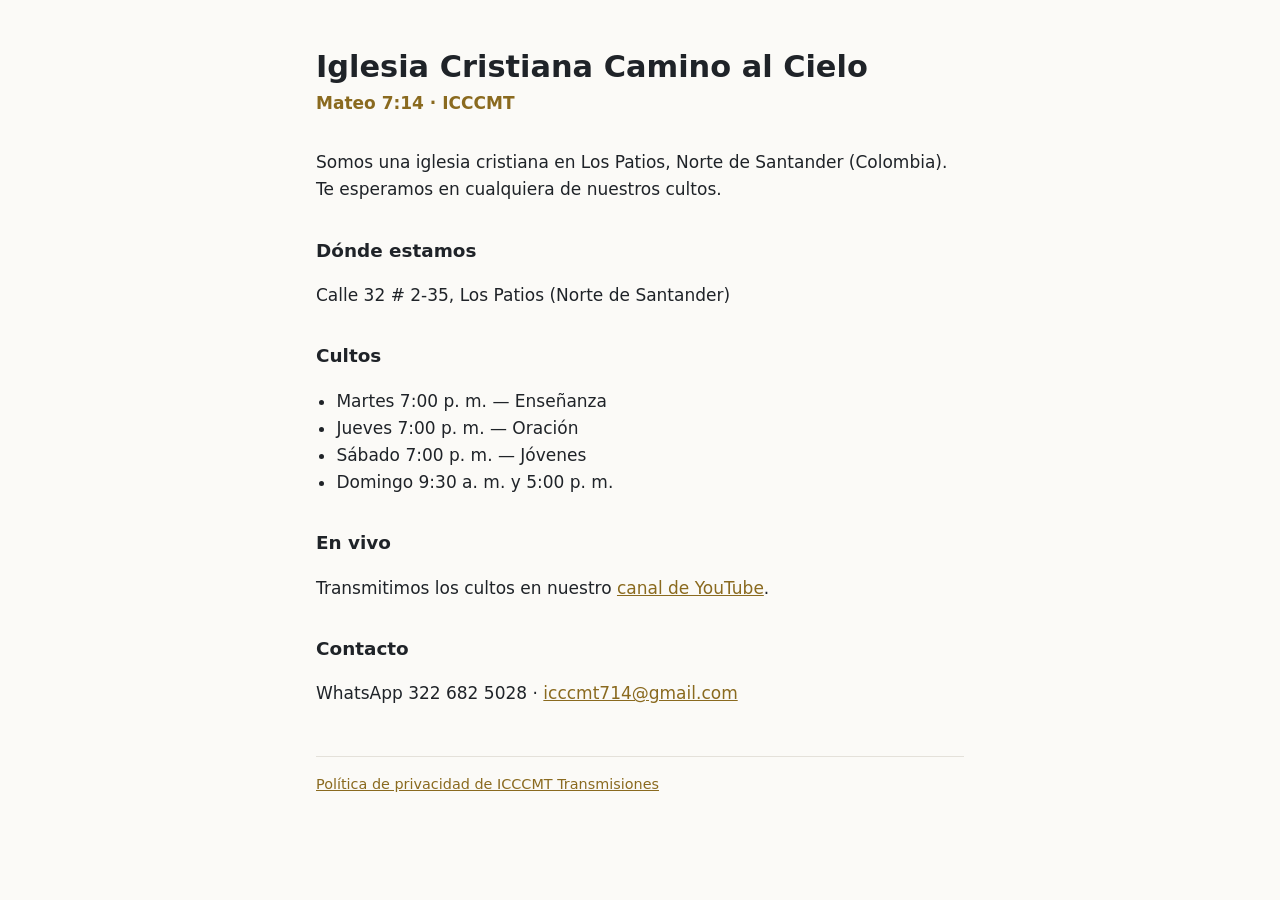
==== index.html @ fa8ca29e "Página de la iglesia y política de privacidad de ICCCMT Transmisiones Co-Authored-By: Claude Opus 5." ====
<!doctype html>
<html lang="es">
<head>
<meta charset="utf-8">
<meta name="viewport" content="width=device-width, initial-scale=1">
<title>Iglesia Cristiana Camino al Cielo — ICCCMT</title>
<meta name="description" content="Iglesia Cristiana Camino al Cielo — Mateo 7:14 (ICCCMT), Los Patios, Norte de Santander.">
<style>
  :root { --fondo: #fbfaf7; --texto: #1f2328; --suave: #5b6168; --linea: #e4e1da; --acento: #8a6a1f; }
  @media (prefers-color-scheme: dark) { :root { --fondo: #15171a; --texto: #ecebe8; --suave: #a4a8ae; --linea: #2c3036; --acento: #d9b45a; } }
  * { box-sizing: border-box; }
  body { margin: 0; background: var(--fondo); color: var(--texto); font: 17px/1.6 system-ui, -apple-system, "Segoe UI", Roboto, sans-serif; }
  main { max-width: 680px; margin: 0 auto; padding: 48px 16px 64px; }
  h1 { font-size: 1.9rem; line-height: 1.25; margin: 0 0 4px; }
  .cita { color: var(--acento); font-weight: 600; margin: 0 0 32px; }
  h2 { font-size: 1.15rem; margin: 32px 0 8px; }
  p, li { color: var(--texto); }
  ul { padding-left: 1.2em; }
  a { color: var(--acento); }
  footer { margin-top: 48px; padding-top: 16px; border-top: 1px solid var(--linea); color: var(--suave); font-size: .9rem; }
</style>
</head>
<body>
<main>
  <h1>Iglesia Cristiana Camino al Cielo</h1>
  <p class="cita">Mateo 7:14 · ICCCMT</p>

  <p>Somos una iglesia cristiana en Los Patios, Norte de Santander (Colombia). Te esperamos en cualquiera de nuestros cultos.</p>

  <h2>Dónde estamos</h2>
  <p>Calle 32 # 2-35, Los Patios (Norte de Santander)</p>

  <h2>Cultos</h2>
  <ul>
    <li>Martes 7:00 p. m. — Enseñanza</li>
    <li>Jueves 7:00 p. m. — Oración</li>
    <li>Sábado 7:00 p. m. — Jóvenes</li>
    <li>Domingo 9:30 a. m. y 5:00 p. m.</li>
  </ul>

  <h2>En vivo</h2>
  <p>Transmitimos los cultos en nuestro <a href="https://www.youtube.com/channel/UC9AWh4ZiqCBXliTgME6V60g">canal de YouTube</a>.</p>

  <h2>Contacto</h2>
  <p>WhatsApp 322 682 5028 · <a href="mailto:icccmt714@gmail.com">icccmt714@gmail.com</a></p>

  <footer>
    <a href="privacidad.html">Política de privacidad de ICCCMT Transmisiones</a>
  </footer>
</main>
</body>
</html>
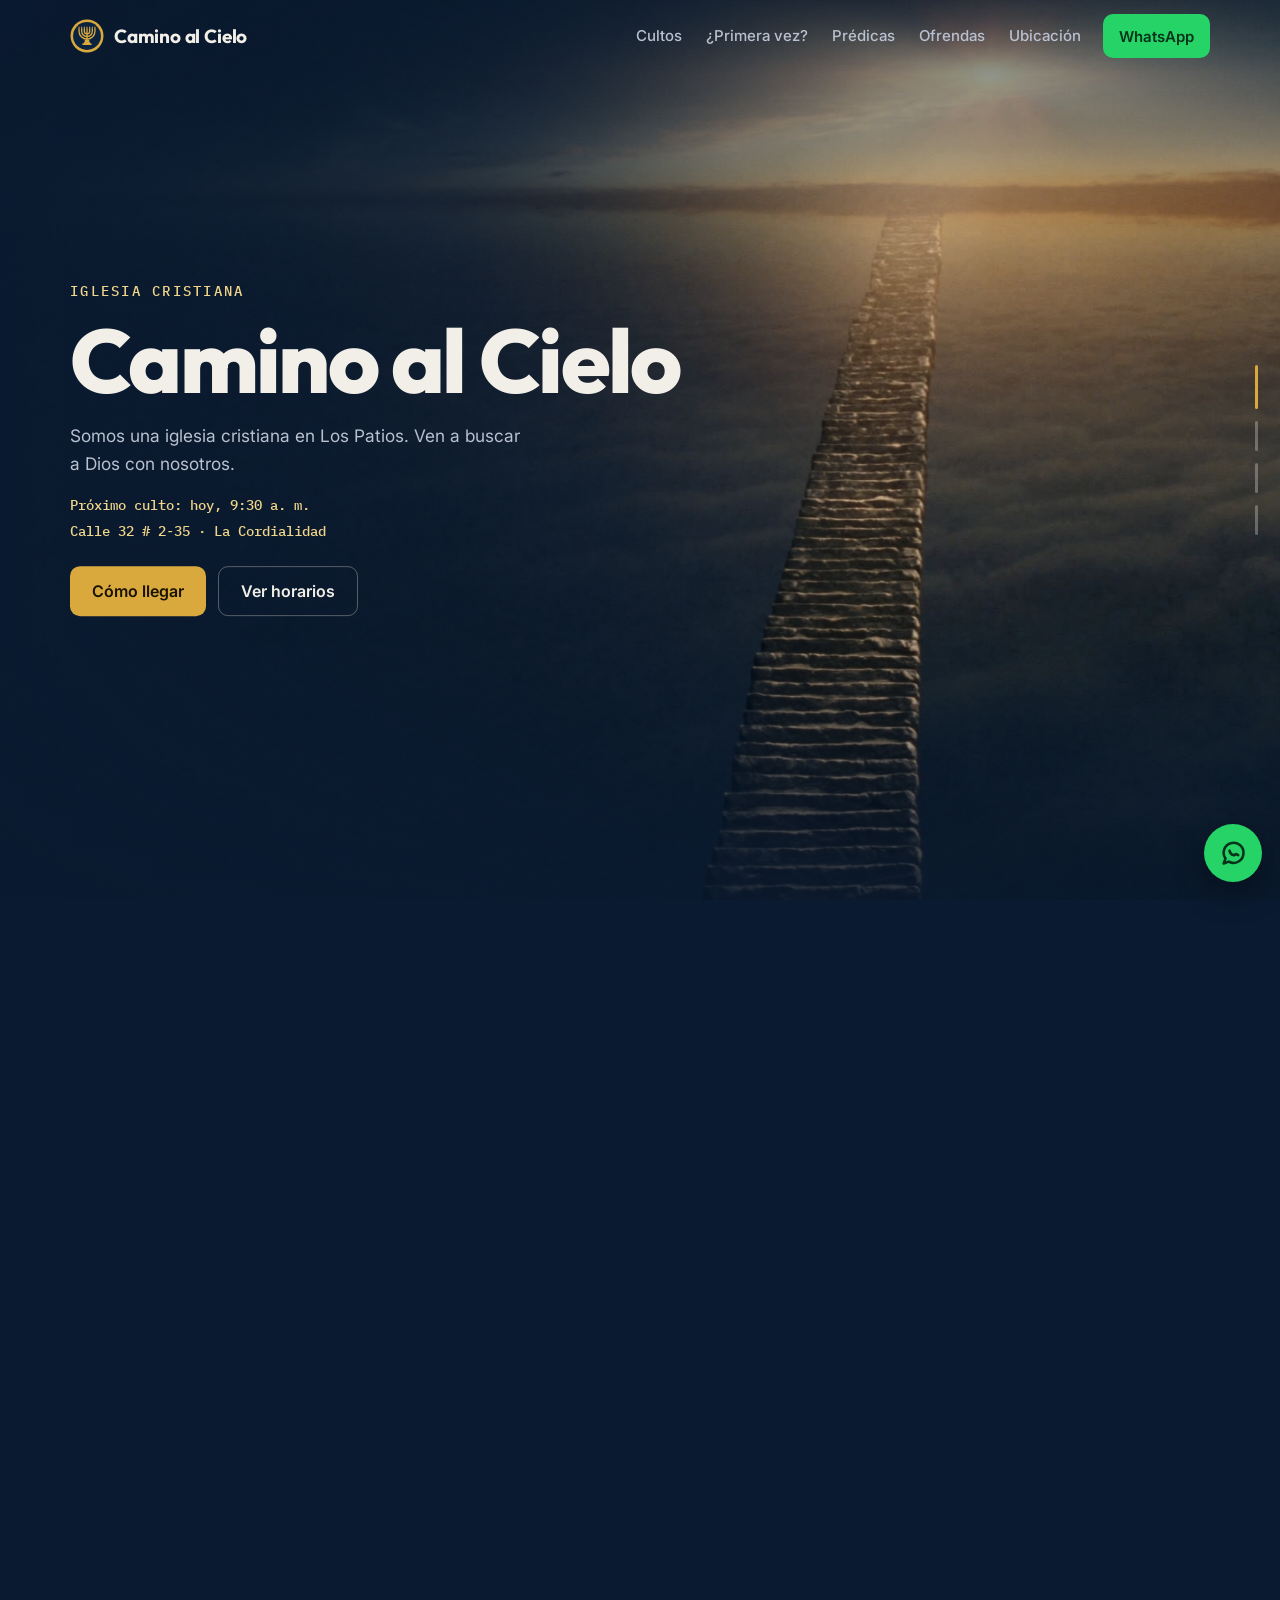
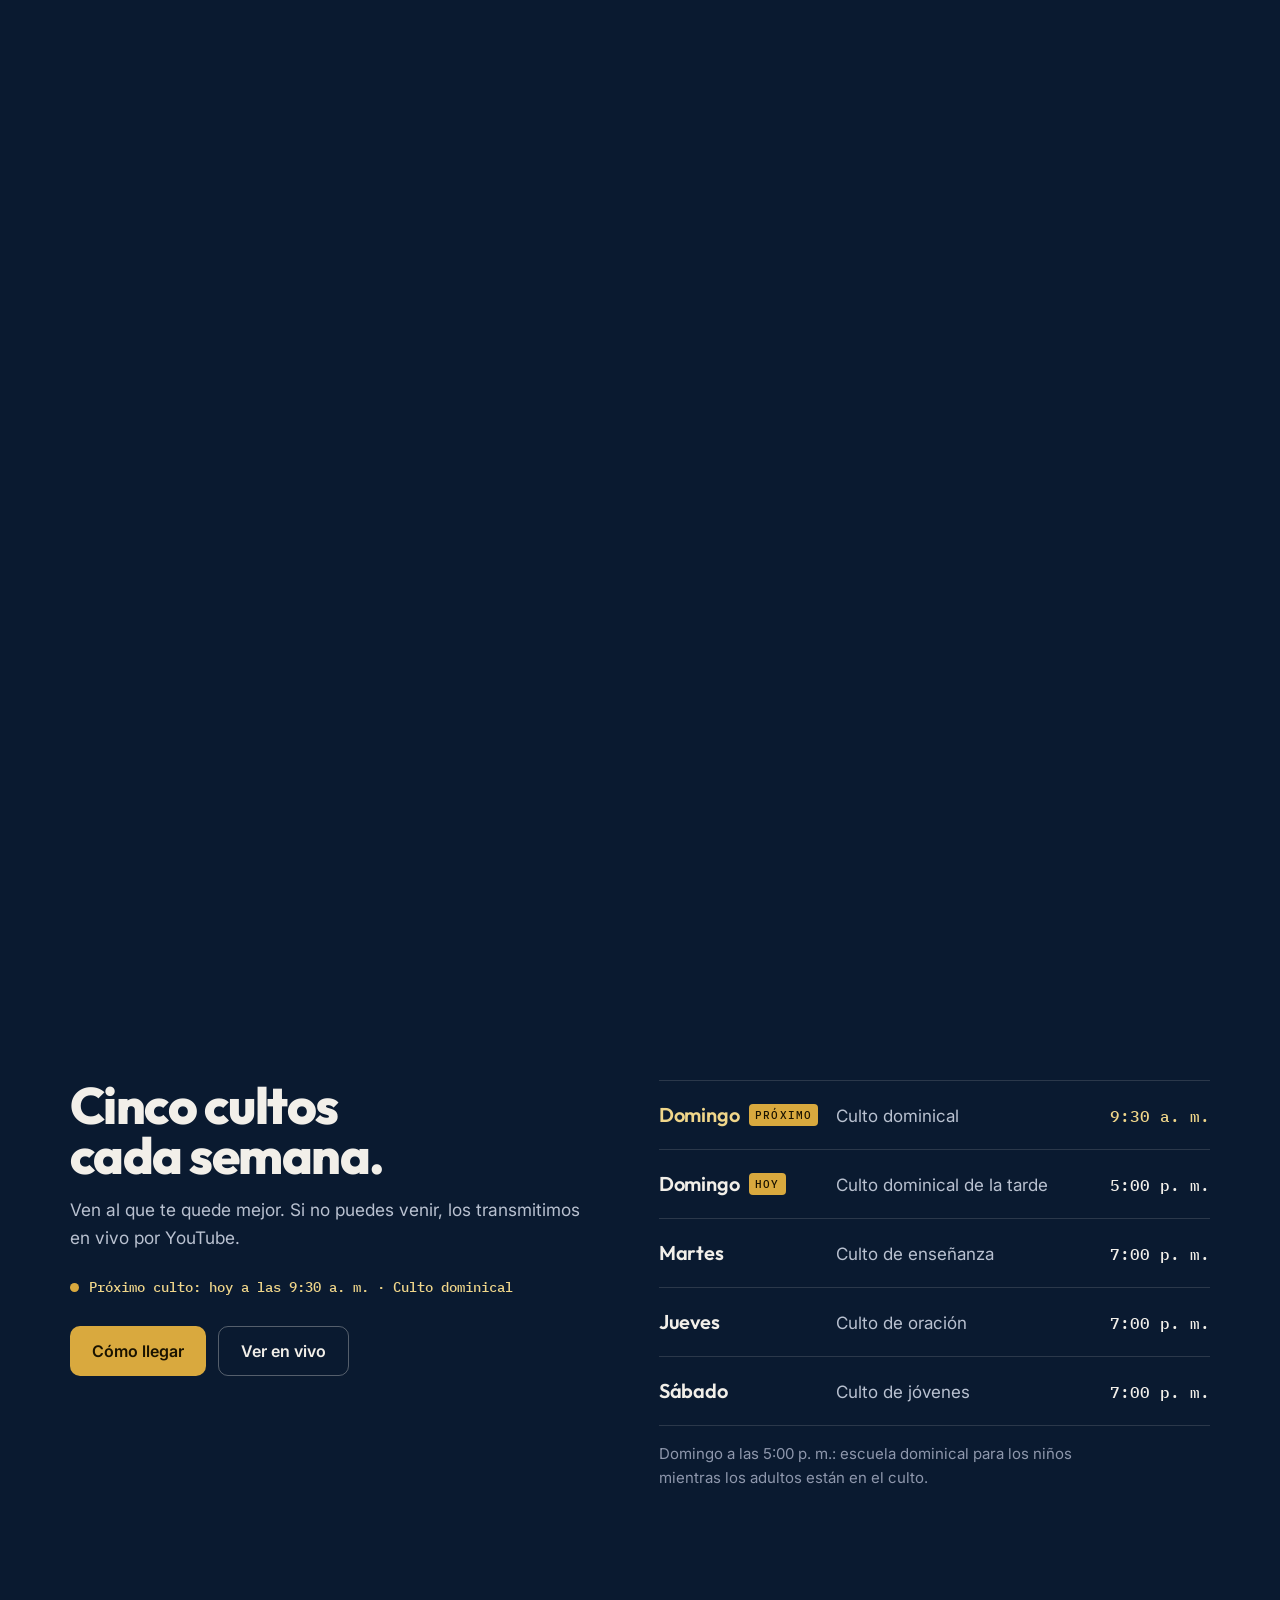
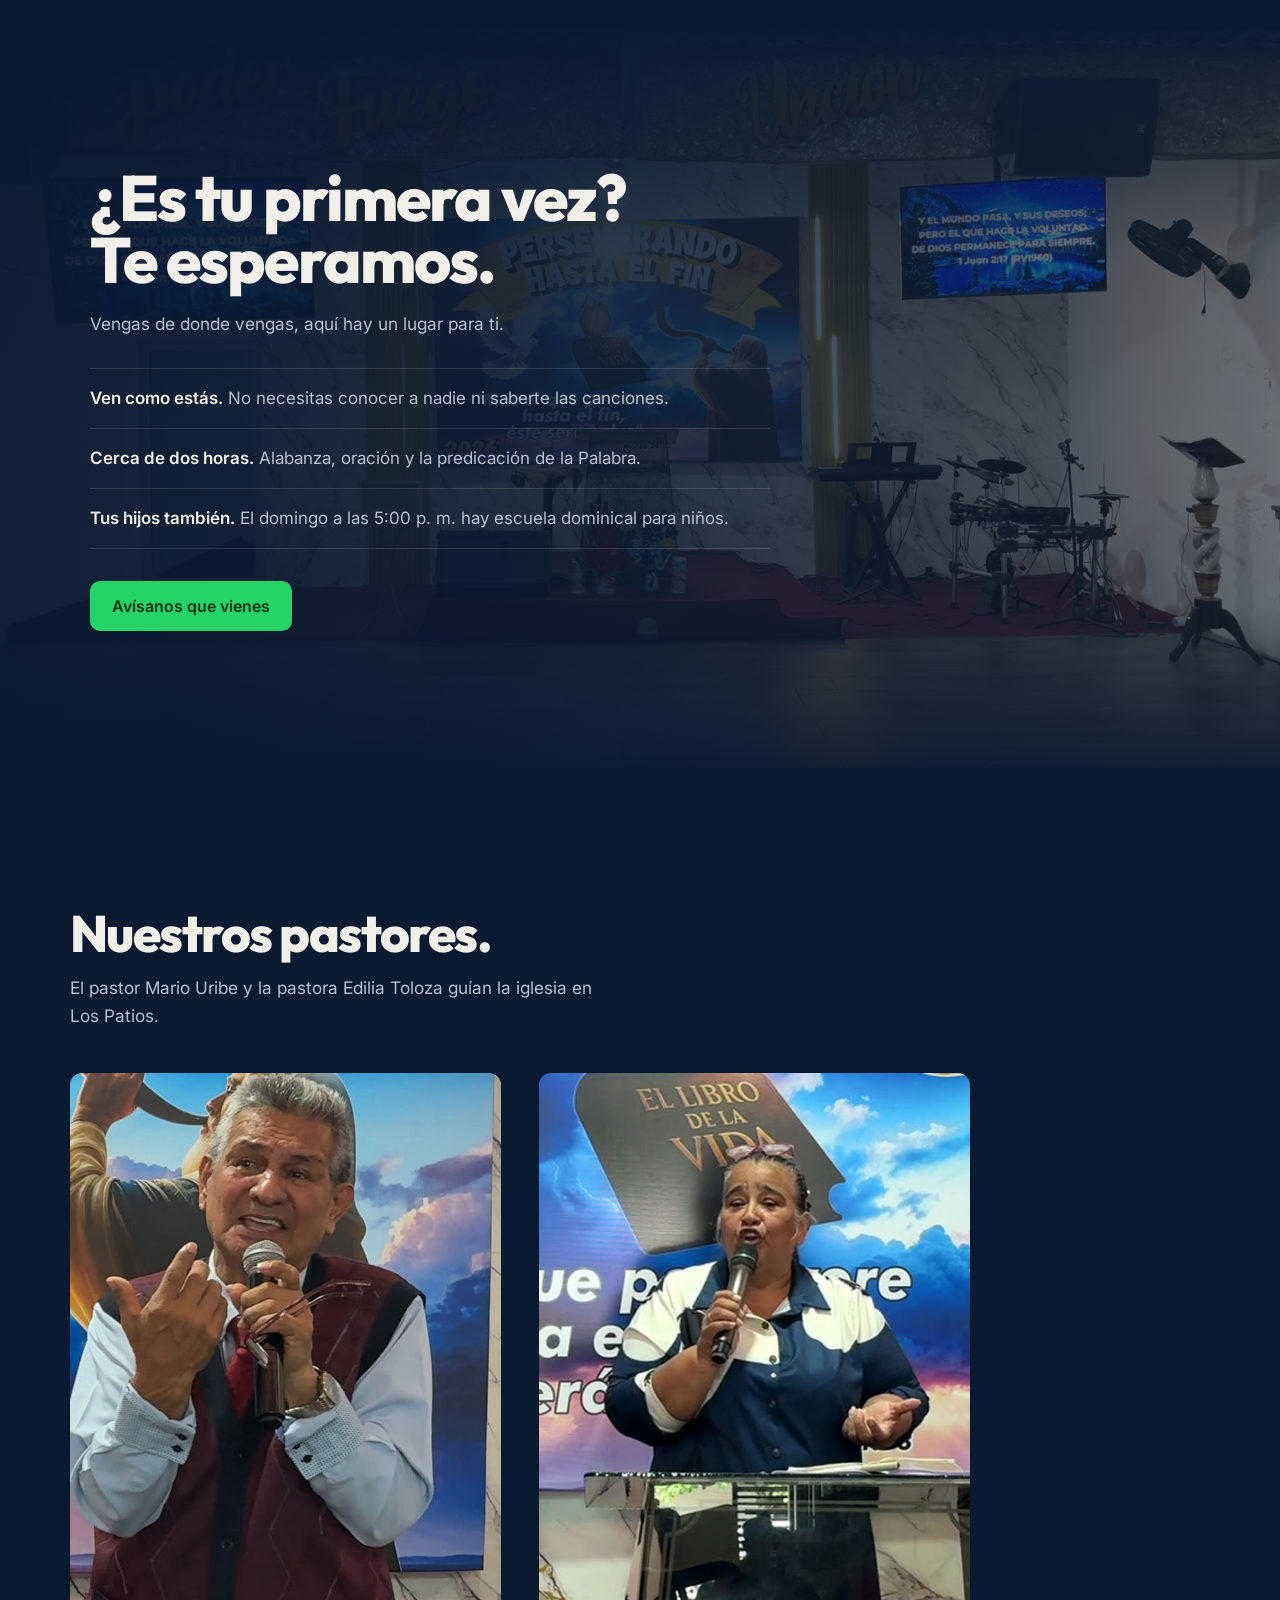
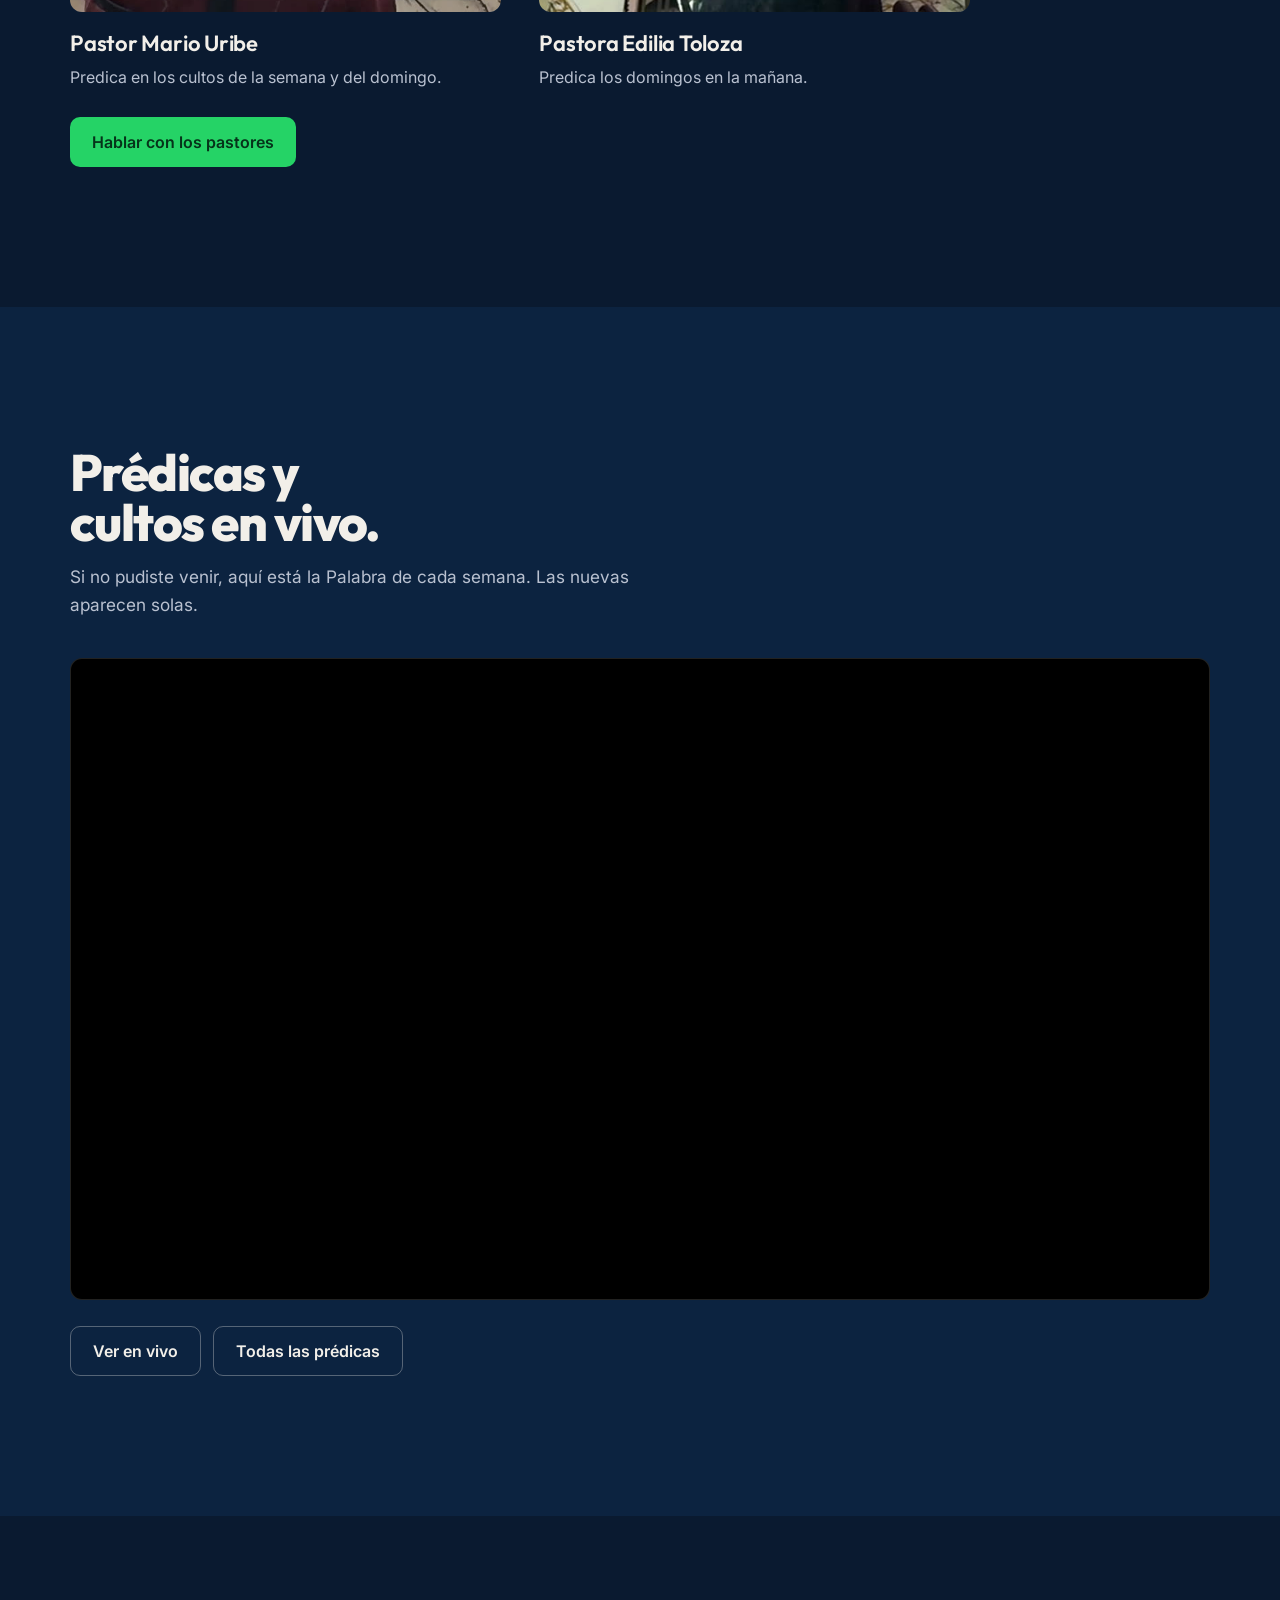
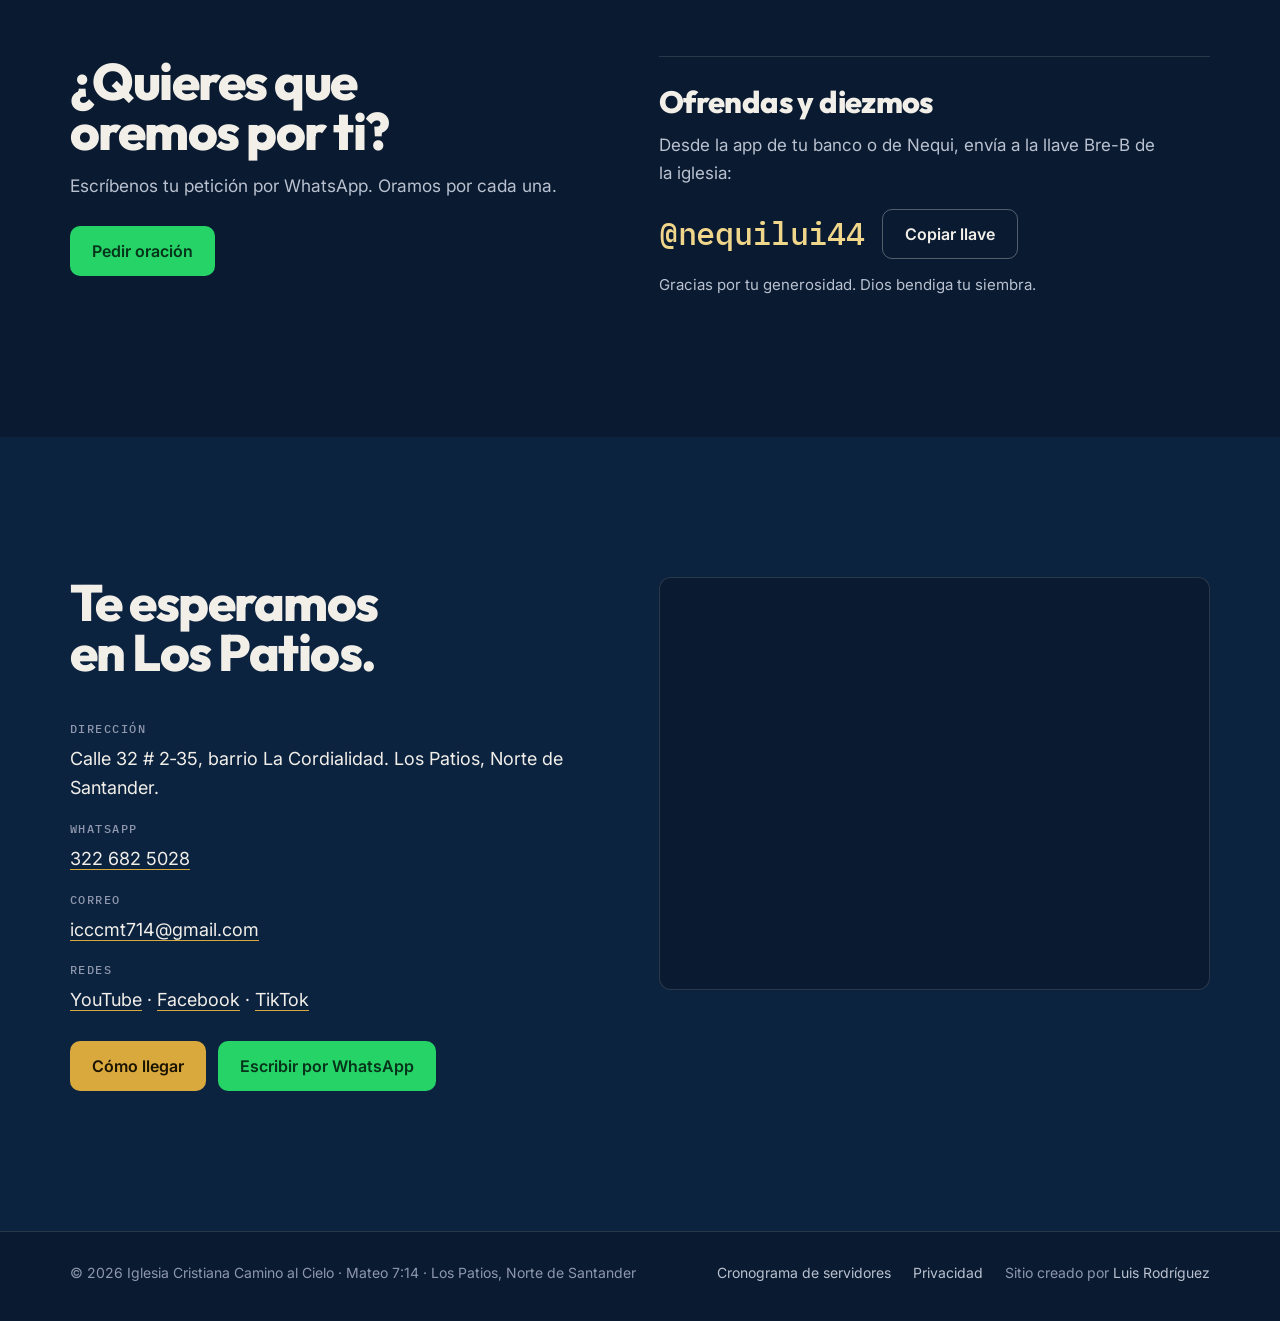
==== commit 14cc3fe7: "Web de la iglesia: portada, cultos, primera vez, pastores, prédicas, ofrendas y ubicación Página de " ====
--- a/index.html
+++ b/index.html
@@ -1,52 +1,214 @@
 <!doctype html>
-<html lang="es">
+<html lang="es-CO" class="no-js">
 <head>
 <meta charset="utf-8">
 <meta name="viewport" content="width=device-width, initial-scale=1">
-<title>Iglesia Cristiana Camino al Cielo — ICCCMT</title>
-<meta name="description" content="Iglesia Cristiana Camino al Cielo — Mateo 7:14 (ICCCMT), Los Patios, Norte de Santander.">
-<style>
-  :root { --fondo: #fbfaf7; --texto: #1f2328; --suave: #5b6168; --linea: #e4e1da; --acento: #8a6a1f; }
-  @media (prefers-color-scheme: dark) { :root { --fondo: #15171a; --texto: #ecebe8; --suave: #a4a8ae; --linea: #2c3036; --acento: #d9b45a; } }
-  * { box-sizing: border-box; }
-  body { margin: 0; background: var(--fondo); color: var(--texto); font: 17px/1.6 system-ui, -apple-system, "Segoe UI", Roboto, sans-serif; }
-  main { max-width: 680px; margin: 0 auto; padding: 48px 16px 64px; }
-  h1 { font-size: 1.9rem; line-height: 1.25; margin: 0 0 4px; }
-  .cita { color: var(--acento); font-weight: 600; margin: 0 0 32px; }
-  h2 { font-size: 1.15rem; margin: 32px 0 8px; }
-  p, li { color: var(--texto); }
-  ul { padding-left: 1.2em; }
-  a { color: var(--acento); }
-  footer { margin-top: 48px; padding-top: 16px; border-top: 1px solid var(--linea); color: var(--suave); font-size: .9rem; }
-</style>
+<title>Iglesia Cristiana Camino al Cielo · Los Patios | Cultos y horarios</title>
+<meta name="description" content="Iglesia cristiana en Los Patios, Norte de Santander. Cultos el domingo a las 9:30 a. m. y 5:00 p. m.; martes, jueves y sábado a las 7:00 p. m. Calle 32 # 2-35, barrio La Cordialidad.">
+<link rel="canonical" href="https://caminoalcielo714.org/">
+<meta property="og:type" content="website">
+<meta property="og:url" content="https://caminoalcielo714.org/">
+<meta property="og:title" content="Iglesia Cristiana Camino al Cielo · Los Patios">
+<meta property="og:description" content="Te esperamos el domingo a las 9:30 a. m. y 5:00 p. m.; martes, jueves y sábado a las 7:00 p. m. Calle 32 # 2-35, La Cordialidad.">
+<meta property="og:image" content="https://caminoalcielo714.org/img/og.jpg">
+<meta property="og:locale" content="es_CO">
+<meta name="theme-color" content="#0A1A30">
+<link rel="icon" href="img/sello.svg" type="image/svg+xml">
+<link rel="preload" as="image" href="img/hero.jpg" media="(min-width: 761px)">
+<link rel="preload" as="image" href="img/hero-movil.jpg" media="(max-width: 760px)">
+<link rel="preconnect" href="https://fonts.googleapis.com">
+<link rel="preconnect" href="https://fonts.gstatic.com" crossorigin>
+<link rel="stylesheet" href="https://fonts.googleapis.com/css2?family=Outfit:wght@500;600;700;800&family=Inter:wght@400;500;600&family=IBM+Plex+Mono:wght@400;500&display=swap">
+<link rel="stylesheet" href="styles.css">
+<script type="application/ld+json">
+{
+  "@context": "https://schema.org",
+  "@type": ["Church", "LocalBusiness"],
+  "@id": "https://caminoalcielo714.org/#iglesia",
+  "name": "Iglesia Cristiana Camino al Cielo",
+  "alternateName": "ICCCMT",
+  "description": "Iglesia cristiana en Los Patios, Norte de Santander. Mateo 7:14.",
+  "url": "https://caminoalcielo714.org/",
+  "logo": "https://caminoalcielo714.org/img/sello.svg",
+  "image": "https://caminoalcielo714.org/img/templo.jpg",
+  "telephone": "+573226825028",
+  "email": "icccmt714@gmail.com",
+  "address": {"@type": "PostalAddress", "streetAddress": "Calle 32 # 2-35, barrio La Cordialidad", "addressLocality": "Los Patios", "addressRegion": "Norte de Santander", "addressCountry": "CO"},
+  "geo": {"@type": "GeoCoordinates", "latitude": 7.8390849, "longitude": -72.5015306},
+  "hasMap": "https://www.google.com/maps/search/?api=1&query=Iglesia+Cristiana+Camino+al+Cielo+Los+Patios",
+  "openingHoursSpecification": [
+    {"@type": "OpeningHoursSpecification", "dayOfWeek": "Sunday", "opens": "09:30", "closes": "11:30"},
+    {"@type": "OpeningHoursSpecification", "dayOfWeek": "Sunday", "opens": "17:00", "closes": "19:00"},
+    {"@type": "OpeningHoursSpecification", "dayOfWeek": "Tuesday", "opens": "19:00", "closes": "21:00"},
+    {"@type": "OpeningHoursSpecification", "dayOfWeek": "Thursday", "opens": "19:00", "closes": "21:00"},
+    {"@type": "OpeningHoursSpecification", "dayOfWeek": "Saturday", "opens": "19:00", "closes": "21:00"}
+  ],
+  "sameAs": ["https://www.youtube.com/@ICCCMT714", "https://www.facebook.com/icccmt714", "https://www.tiktok.com/@icccmt"]
+}
+</script>
 </head>
 <body>
+<header class="nav" id="nav">
+  <div class="wrap">
+    <a class="logo" href="#inicio" aria-label="Iglesia Cristiana Camino al Cielo, inicio"><img src="img/sello.svg" alt="" width="34" height="34"><span>Camino al Cielo</span></a>
+    <nav class="nav-links" aria-label="Secciones"><a href="#cultos">Cultos</a><a href="#visita">¿Primera vez?</a><a href="#predicas">Prédicas</a><a href="#ofrendas">Ofrendas</a><a href="#ubicacion">Ubicación</a></nav>
+    <a class="btn btn-wa btn-nav" data-wa href="#">WhatsApp</a>
+    <button class="burger" id="burger" aria-label="Abrir menú" aria-expanded="false" aria-controls="menu"><svg viewBox="0 0 24 24" fill="none" stroke="currentColor" stroke-width="2" stroke-linecap="round"><path d="M4 7h16M4 12h16M4 17h16"/></svg></button>
+  </div>
+</header>
+<div class="menu" id="menu">
+  <a href="#cultos">Cultos</a><a href="#visita">¿Primera vez?</a><a href="#predicas">Prédicas</a><a href="#ofrendas">Ofrendas</a><a href="#ubicacion">Ubicación</a>
+  <a class="btn btn-wa" data-wa href="#">Escribir por WhatsApp</a>
+</div>
+
 <main>
-  <h1>Iglesia Cristiana Camino al Cielo</h1>
-  <p class="cita">Mateo 7:14 · ICCCMT</p>
-
-  <p>Somos una iglesia cristiana en Los Patios, Norte de Santander (Colombia). Te esperamos en cualquiera de nuestros cultos.</p>
-
-  <h2>Dónde estamos</h2>
-  <p>Calle 32 # 2-35, Los Patios (Norte de Santander)</p>
-
-  <h2>Cultos</h2>
-  <ul>
-    <li>Martes 7:00 p. m. — Enseñanza</li>
-    <li>Jueves 7:00 p. m. — Oración</li>
-    <li>Sábado 7:00 p. m. — Jóvenes</li>
-    <li>Domingo 9:30 a. m. y 5:00 p. m.</li>
-  </ul>
-
-  <h2>En vivo</h2>
-  <p>Transmitimos los cultos en nuestro <a href="https://www.youtube.com/channel/UC9AWh4ZiqCBXliTgME6V60g">canal de YouTube</a>.</p>
-
-  <h2>Contacto</h2>
-  <p>WhatsApp 322 682 5028 · <a href="mailto:icccmt714@gmail.com">icccmt714@gmail.com</a></p>
-
-  <footer>
-    <a href="privacidad.html">Política de privacidad de ICCCMT Transmisiones</a>
-  </footer>
+  <!-- 1. Portada: el camino angosto que sube a la luz. Avanza con el scroll (imagen hoy; película cuando haya créditos). -->
+  <section class="film" id="inicio" aria-label="Iglesia Cristiana Camino al Cielo, presentación">
+    <div class="film-stage">
+      <video id="film-video" muted playsinline preload="none" aria-hidden="true"></video>
+      <picture class="film-poster">
+        <source media="(max-width: 760px)" srcset="img/hero-movil.jpg">
+        <img src="img/hero.jpg" alt="Una escalera angosta de piedra sube entre las nubes hacia una luz dorada" fetchpriority="high">
+      </picture>
+      <div class="film-scrim" aria-hidden="true"></div>
+      <div class="chapters">
+        <article class="chapter on"><div class="wrap">
+          <h1><small>Iglesia Cristiana</small> Camino al Cielo</h1>
+          <p>Somos una iglesia cristiana en Los Patios. Ven a buscar a Dios con nosotros.</p>
+          <p class="proximo"><span data-proximo>Domingo 9:30 a. m. y 5:00 p. m. · martes, jueves y sábado 7:00 p. m.</span><span>Calle 32 # 2‑35 · La Cordialidad</span></p>
+          <div class="actions"><a class="btn btn-gold" data-map href="#">Cómo llegar</a><a class="btn btn-line" href="#cultos">Ver horarios</a></div>
+        </div></article>
+        <article class="chapter"><div class="wrap">
+          <h2>Angosto es el camino que lleva a la vida.</h2>
+          <p>Mateo 7:14. Lo recorremos juntos, cada semana, con la Palabra de Dios en el centro.</p>
+        </div></article>
+        <article class="chapter"><div class="wrap">
+          <h2>¿Primera vez? Te guardamos un lugar.</h2>
+          <p>No necesitas conocer a nadie. Escríbenos y te ayudamos a llegar.</p>
+          <div class="actions"><a class="btn btn-wa" data-wa="visita" href="#">Avísanos que vienes</a></div>
+        </div></article>
+        <article class="chapter"><div class="wrap">
+          <h2><span class="nowrap">Calle 32 # 2‑35,</span> Los Patios.</h2>
+          <p>Barrio La Cordialidad. Domingo 9:30 a. m. y 5:00 p. m.; martes, jueves y sábado 7:00 p. m.</p>
+          <div class="actions"><a class="btn btn-gold" data-map href="#">Cómo llegar</a><a class="btn btn-wa" data-wa href="#">Escribir por WhatsApp</a></div>
+        </div></article>
+      </div>
+      <nav class="film-index" aria-label="Capítulos">
+        <button type="button" data-go="0" aria-label="Inicio" class="on"></button>
+        <button type="button" data-go="1" aria-label="Mateo 7:14"></button>
+        <button type="button" data-go="2" aria-label="Primera vez"></button>
+        <button type="button" data-go="3" aria-label="Dirección"></button>
+      </nav>
+    </div>
+  </section>
+
+  <!-- 2. Cultos de la semana (main.js marca hoy y el próximo) -->
+  <section class="section" id="cultos">
+    <div class="wrap split">
+      <div class="reveal">
+        <h2 class="h-section">Cinco cultos cada semana.</h2>
+        <p class="lead">Ven al que te quede mejor. Si no puedes venir, los transmitimos en vivo por YouTube.</p>
+        <p class="estado" id="estado"><i></i><span data-proximo-largo>Consultando el próximo culto…</span></p>
+        <div class="actions"><a class="btn btn-gold" data-map href="#">Cómo llegar</a><a class="btn btn-line" data-live href="#">Ver en vivo</a></div>
+      </div>
+      <div class="reveal">
+        <div class="horario" id="horario" role="list" aria-label="Horario de cultos"></div>
+        <p class="nota">Domingo a las 5:00 p. m.: escuela dominical para los niños mientras los adultos están en el culto.</p>
+      </div>
+    </div>
+  </section>
+
+  <!-- 3. Primera vez: banda con la foto real del templo -->
+  <section class="band" id="visita">
+    <img class="band-bg" src="img/templo.jpg" alt="" loading="lazy">
+    <div class="wrap band-in reveal">
+      <h2>¿Es tu primera vez? Te esperamos.</h2>
+      <p class="lead">Vengas de donde vengas, aquí hay un lugar para ti.</p>
+      <ul class="lines">
+        <li><b>Ven como estás.</b> No necesitas conocer a nadie ni saberte las canciones.</li>
+        <li><b>Cerca de dos horas.</b> Alabanza, oración y la predicación de la Palabra.</li>
+        <li><b>Tus hijos también.</b> El domingo a las 5:00 p. m. hay escuela dominical para niños.</li>
+      </ul>
+      <a class="btn btn-wa" data-wa="visita" href="#">Avísanos que vienes</a>
+    </div>
+  </section>
+
+  <!-- 4. Pastores -->
+  <section class="section" id="pastores">
+    <div class="wrap">
+      <div class="reveal">
+        <h2 class="h-section">Nuestros pastores.</h2>
+        <p class="lead">El pastor Mario Uribe y la pastora Edilia Toloza guían la iglesia en Los Patios.</p>
+      </div>
+      <div class="pastores">
+        <figure class="reveal"><img src="img/pastor-mario.jpg" alt="El pastor Mario Uribe predicando en la iglesia" width="640" height="800" loading="lazy"><figcaption><b>Pastor Mario Uribe</b><span>Predica en los cultos de la semana y del domingo.</span></figcaption></figure>
+        <figure class="reveal"><img src="img/pastora-edilia.jpg" alt="La pastora Edilia Toloza predicando en la iglesia" width="640" height="800" loading="lazy"><figcaption><b>Pastora Edilia Toloza</b><span>Predica los domingos en la mañana.</span></figcaption></figure>
+      </div>
+      <div class="actions reveal"><a class="btn btn-wa" data-wa="pastores" href="#">Hablar con los pastores</a></div>
+    </div>
+  </section>
+
+  <!-- 5. Prédicas y en vivo: la lista de YouTube se actualiza sola -->
+  <section class="section section-alt" id="predicas">
+    <div class="wrap">
+      <div class="reveal head-row">
+        <div>
+          <h2 class="h-section">Prédicas y cultos en vivo.</h2>
+          <p class="lead">Si no pudiste venir, aquí está la Palabra de cada semana. Las nuevas aparecen solas.</p>
+        </div>
+        <p class="en-vivo" id="en-vivo" hidden><i></i><a data-live href="#">Estamos en culto ahora: míralo en vivo</a></p>
+      </div>
+      <div class="video reveal">
+        <iframe src="https://www.youtube-nocookie.com/embed/videoseries?list=UULF9AWh4ZiqCBXliTgME6V60g" title="Prédicas de la Iglesia Cristiana Camino al Cielo en YouTube" loading="lazy" allow="accelerometer; autoplay; clipboard-write; encrypted-media; gyroscope; picture-in-picture; web-share" referrerpolicy="strict-origin-when-cross-origin" allowfullscreen></iframe>
+      </div>
+      <div class="actions reveal"><a class="btn btn-line" data-live href="#">Ver en vivo</a><a class="btn btn-line" href="https://www.youtube.com/@ICCCMT714/videos" target="_blank" rel="noopener">Todas las prédicas</a></div>
+    </div>
+  </section>
+
+  <!-- 6. Oración y ofrendas -->
+  <section class="section" id="ofrendas">
+    <div class="wrap split">
+      <div class="reveal">
+        <h2 class="h-section">¿Quieres que oremos por ti?</h2>
+        <p class="lead">Escríbenos tu petición por WhatsApp. Oramos por cada una.</p>
+        <div class="actions"><a class="btn btn-wa" data-wa="oracion" href="#">Pedir oración</a></div>
+      </div>
+      <div class="reveal ofrenda">
+        <h3>Ofrendas y diezmos</h3>
+        <p>Desde la app de tu banco o de Nequi, envía a la llave Bre-B de la iglesia:</p>
+        <div class="llave"><code id="llave">@nequilui44</code><button type="button" class="btn btn-line" id="copiar">Copiar llave</button></div>
+        <p class="nota">Gracias por tu generosidad. Dios bendiga tu siembra.</p>
+      </div>
+    </div>
+  </section>
+
+  <!-- 7. Ubicación y contacto -->
+  <section class="section section-alt" id="ubicacion">
+    <div class="wrap split">
+      <div class="reveal">
+        <h2 class="h-section">Te esperamos en Los Patios.</h2>
+        <dl class="datos">
+          <dt>Dirección</dt><dd><span class="nowrap">Calle 32 # 2‑35,</span> barrio La Cordialidad. Los Patios, Norte de Santander.</dd>
+          <dt>WhatsApp</dt><dd><a data-wa href="#">322 682 5028</a></dd>
+          <dt>Correo</dt><dd><a href="mailto:icccmt714@gmail.com">icccmt714@gmail.com</a></dd>
+          <dt>Redes</dt><dd><a href="https://www.youtube.com/@ICCCMT714" target="_blank" rel="noopener">YouTube</a> · <a href="https://www.facebook.com/icccmt714" target="_blank" rel="noopener">Facebook</a> · <a href="https://www.tiktok.com/@icccmt" target="_blank" rel="noopener">TikTok</a></dd>
+        </dl>
+        <div class="actions"><a class="btn btn-gold" data-map href="#">Cómo llegar</a><a class="btn btn-wa" data-wa href="#">Escribir por WhatsApp</a></div>
+      </div>
+      <div class="reveal">
+        <div class="mapa"><iframe id="mapa" title="Mapa: Calle 32 # 2-35, La Cordialidad, Los Patios" loading="lazy" referrerpolicy="no-referrer-when-downgrade"></iframe></div>
+      </div>
+    </div>
+  </section>
 </main>
+
+<footer class="footer">
+  <div class="wrap">
+    <span>© 2026 Iglesia Cristiana Camino al Cielo · Mateo 7:14 · Los Patios, Norte de Santander</span>
+    <span class="footer-links"><a href="https://cronograma.caminoalcielo714.org" target="_blank" rel="noopener">Cronograma de servidores</a><a href="privacidad.html">Privacidad</a><span>Sitio creado por <a href="https://wa.me/573134308017" target="_blank" rel="noopener">Luis Rodríguez</a></span></span>
+  </div>
+</footer>
+<a class="wa-float" data-wa href="#" aria-label="Escribir por WhatsApp"><svg viewBox="0 0 24 24" fill="none" stroke="currentColor" stroke-width="2.2" stroke-linecap="round" stroke-linejoin="round"><path d="M21 12a8.5 8.5 0 0 1-12.6 7.4L4 21l1.6-4.3A8.5 8.5 0 1 1 21 12z"/><path d="M9 10c.4 2 2 3.6 4 4l1.5-1.2 2 1"/></svg></a>
+<script src="main.js"></script>
 </body>
 </html>
--- a/styles.css
+++ b/styles.css
@@ -0,0 +1,198 @@
+/* Iglesia Cristiana Camino al Cielo — basada en la plantilla web-1200 v2 de Luis.
+   Colores del sello (ICCCMT714/marca): azul profundo #0C2340, oro #D9A93E, oro claro #F0D68A, blanco cálido #F2EFE9.
+   Los rgba(10, 26, 48, …) de los degradados son el fondo --bg. */
+:root {
+  --bg: #0A1A30; --bg-2: #0C2340; --line: rgba(242, 239, 233, .14);
+  --ink: #F2EFE9; --ink-2: #B9C1D0; --ink-3: #8E97AC;
+  --accent: #D9A93E; --accent-2: #F0D68A; --accent-ink: #1A1300;
+  --wa: #25D366; --wa-ink: #06331A;
+  --display: 'Outfit', 'Segoe UI', system-ui, sans-serif;
+  --body: 'Inter', 'Segoe UI', Roboto, system-ui, sans-serif;
+  --mono: 'IBM Plex Mono', Consolas, monospace;
+  --r: 12px;
+  --max: 1180px;
+  color-scheme: dark;
+}
+* { box-sizing: border-box; }
+html { scroll-behavior: smooth; -webkit-text-size-adjust: 100%; scroll-padding-top: 72px; }
+body { margin: 0; background: var(--bg); color: var(--ink); font-family: var(--body); font-size: 17px; line-height: 1.6; overflow-x: hidden; }
+img { max-width: 100%; display: block; }
+a { color: inherit; }
+h1, h2, h3 { font-family: var(--display); font-weight: 800; letter-spacing: -.03em; line-height: .98; margin: 0; text-wrap: balance; }
+h1 { font-size: clamp(46px, 7vw, 100px); }
+h1 small { display: block; font: 500 clamp(13px, 1.1vw, 15px)/1 var(--mono); letter-spacing: .16em; text-transform: uppercase; color: var(--accent-2); margin-bottom: 18px; }
+h2 { font-size: clamp(34px, 5vw, 72px); }
+h3 { font-size: clamp(24px, 2.4vw, 32px); letter-spacing: -.02em; line-height: 1.1; }
+.h-section { font-size: clamp(32px, 4vw, 54px); max-width: 16ch; }
+p { margin: 0; text-wrap: pretty; }
+.wrap { max-width: var(--max); margin: 0 auto; padding: 0 20px; }
+.lead { color: var(--ink-2); font-size: clamp(17px, 1.35vw, 19px); max-width: 52ch; margin-top: 16px; }
+.section { padding-block: clamp(72px, 11vw, 140px); }
+.section-alt { background: var(--bg-2); }
+.actions { display: flex; gap: 12px; flex-wrap: wrap; margin-top: 26px; }
+.nota { color: var(--ink-3); font-size: 15px; margin-top: 16px; max-width: 52ch; }
+.nowrap { white-space: nowrap; }
+
+/* ---- botones: tres identidades, un solo radio ---- */
+.btn { appearance: none; border: 0; cursor: pointer; font: 600 16px/1 var(--body); min-height: 50px; padding: 16px 22px; border-radius: 10px; display: inline-flex; align-items: center; justify-content: center; gap: 10px; text-decoration: none; transition: transform .15s, background .2s, border-color .2s; white-space: nowrap; }
+.btn:active { transform: translateY(1px) scale(.99); }
+.btn-gold { background: var(--accent); color: var(--accent-ink); }
+.btn-gold:hover { background: #E8BC57; }
+.btn-wa { background: var(--wa); color: var(--wa-ink); }
+.btn-wa:hover { background: #3AE07A; }
+.btn-line { background: transparent; color: var(--ink); border: 1px solid rgba(242, 239, 233, .32); }
+.btn-line:hover { border-color: var(--ink); }
+:where(a, button):focus-visible { outline: 2px solid var(--accent); outline-offset: 3px; }
+
+/* ---- navegación ---- */
+.nav { position: fixed; top: 0; left: 0; right: 0; z-index: 40; padding: 14px 0; transition: background .3s, padding .3s, border-color .3s; border-bottom: 1px solid transparent; }
+.nav.solid { background: rgba(10, 26, 48, .86); backdrop-filter: blur(14px); -webkit-backdrop-filter: blur(14px); border-color: var(--line); padding: 8px 0; }
+.nav .wrap { display: flex; align-items: center; gap: 22px; }
+.logo { display: flex; align-items: center; gap: 10px; text-decoration: none; font-family: var(--display); font-weight: 700; font-size: 19px; letter-spacing: -.01em; }
+.logo img { width: 34px; height: 34px; }
+.nav-links { margin-left: auto; display: flex; gap: 24px; font-size: 15px; font-weight: 500; color: var(--ink-2); }
+.nav-links a { text-decoration: none; transition: color .2s; padding: 8px 0; }
+.nav-links a:hover { color: var(--ink); }
+.nav .btn-nav { min-height: 44px; padding: 12px 16px; font-size: 15px; }
+.burger { display: none; margin-left: auto; background: transparent; border: 1px solid rgba(242, 239, 233, .32); color: var(--ink); width: 46px; height: 46px; border-radius: 10px; cursor: pointer; }
+.burger svg { width: 22px; height: 22px; }
+.menu { display: none; position: fixed; inset: 0; background: rgba(10, 26, 48, .98); z-index: 39; padding: 92px 24px 24px; flex-direction: column; gap: 4px; overflow-y: auto; }
+.menu.open { display: flex; }
+.menu a { font-family: var(--display); font-weight: 700; font-size: 32px; letter-spacing: -.02em; text-decoration: none; color: var(--ink); padding: 10px 0; border-bottom: 1px solid var(--line); }
+.menu .btn { margin-top: 18px; align-self: flex-start; font: 600 16px/1 var(--body); }
+
+/* ---- portada con scroll ---- */
+.film { height: 460vh; position: relative; }
+.film-stage { position: sticky; top: 0; height: 100vh; height: 100dvh; overflow: hidden; isolation: isolate; background: var(--bg); }
+.film-stage video, .film-poster, .film-poster img { position: absolute; inset: 0; width: 100%; height: 100%; object-fit: cover; object-position: 62% center; }
+.film-poster { z-index: -1; }
+.film-stage video { z-index: 0; }
+.film.still .film-poster img { transform-origin: 63% 30%; transform: scale(calc(1.02 + var(--p, 0) * .34)); will-change: transform; }
+.film-scrim { position: absolute; inset: 0; z-index: 1; background: linear-gradient(90deg, rgba(10, 26, 48, .9) 0%, rgba(10, 26, 48, .62) 36%, rgba(10, 26, 48, .06) 68%), linear-gradient(180deg, rgba(10, 26, 48, .6) 0%, transparent 26%, transparent 70%, rgba(10, 26, 48, .8) 100%); }
+.chapters { position: absolute; inset: 0; z-index: 2; }
+.chapter { position: absolute; left: 0; right: 0; top: 50%; transform: translateY(calc(-50% + 28px)); opacity: 0; visibility: hidden; transition: opacity .5s ease, transform .6s cubic-bezier(.2, .8, .2, 1), visibility 0s linear .5s; }
+.chapter.on { opacity: 1; visibility: visible; transform: translateY(-50%); transition-delay: 0s, 0s, 0s; }
+.chapter .wrap { display: grid; gap: 18px; }
+.chapter h1, .chapter h2 { max-width: 12ch; }
+.chapter p { color: var(--ink-2); font-size: clamp(17px, 1.35vw, 20px); max-width: 42ch; }
+.chapter .proximo { display: grid; gap: 6px; font: 500 14px/1.45 var(--mono); color: var(--accent-2); max-width: none; }
+.chapter .actions { margin-top: 6px; }
+.film-index { position: absolute; right: 22px; top: 50%; transform: translateY(-50%); z-index: 3; display: grid; gap: 12px; }
+.film-index button { width: 3px; height: 30px; border: 0; padding: 0; border-radius: 2px; background: rgba(242, 239, 233, .3); cursor: pointer; transition: background .3s, height .3s; }
+.film-index button::before { content: ''; position: absolute; inset: -6px -14px; }
+.film-index button { position: relative; }
+.film-index button.on { background: var(--accent); height: 44px; }
+.film-index button:hover { background: var(--ink); }
+
+/* ---- cultos ---- */
+.split { display: grid; grid-template-columns: minmax(0, 1fr) minmax(0, 1.05fr); gap: clamp(32px, 5vw, 72px); align-items: start; }
+.estado { display: inline-flex; align-items: center; gap: 10px; margin-top: 26px; font: 500 14px/1.4 var(--mono); color: var(--accent-2); }
+.estado i, .en-vivo i { flex: none; width: 9px; height: 9px; border-radius: 50%; background: var(--accent); }
+.estado.on i, .en-vivo i { background: #FF4D4D; box-shadow: 0 0 0 4px rgba(255, 77, 77, .2); }
+.horario { border-top: 1px solid var(--line); }
+.fila { display: grid; grid-template-columns: 9.5em 1fr auto; gap: 6px 16px; align-items: baseline; padding: 18px 0; border-bottom: 1px solid var(--line); }
+.fila .dia { font-family: var(--display); font-weight: 600; font-size: 20px; letter-spacing: -.01em; }
+.fila .dia em { font: 500 11px/1 var(--mono); font-style: normal; letter-spacing: .1em; text-transform: uppercase; color: var(--accent-ink); background: var(--accent); padding: 4px 6px; border-radius: 4px; margin-left: 6px; vertical-align: 3px; }
+.fila .nombre { color: var(--ink-2); }
+.fila .hora { font: 500 16px/1 var(--mono); color: var(--ink); }
+.fila.prox .dia, .fila.prox .hora { color: var(--accent-2); }
+
+/* ---- primera vez: banda con la foto del templo ---- */
+.band { position: relative; isolation: isolate; overflow: hidden; min-height: 82vh; display: grid; align-items: center; padding-block: clamp(72px, 10vw, 120px); }
+.band-bg { position: absolute; inset: 0; z-index: -2; width: 100%; height: 100%; object-fit: cover; object-position: 60% 50%; }
+.band::before { content: ''; position: absolute; inset: 0; z-index: -1; background: linear-gradient(90deg, rgba(10, 26, 48, .96) 0%, rgba(10, 26, 48, .86) 50%, rgba(10, 26, 48, .5) 100%), linear-gradient(180deg, rgba(10, 26, 48, .9) 0%, transparent 30%, transparent 78%, rgba(10, 26, 48, .85) 100%); }
+.band-in { max-width: 720px; margin-left: max(20px, calc((100% - var(--max)) / 2 + 20px)); }
+.band .lead { margin-top: 18px; }
+.lines { list-style: none; padding: 0; margin: 30px 0 32px; border-top: 1px solid var(--line); }
+.lines li { padding: 16px 0; border-bottom: 1px solid var(--line); color: var(--ink-2); font-size: 17px; }
+.lines b { color: var(--ink); font-weight: 600; }
+
+/* ---- pastores ---- */
+.pastores { display: grid; grid-template-columns: repeat(2, minmax(0, 1fr)); gap: clamp(20px, 3vw, 40px); margin-top: 44px; max-width: 900px; }
+.pastores figure { margin: 0; display: grid; gap: 14px; }
+.pastores img { width: 100%; height: auto; aspect-ratio: 4 / 5; object-fit: cover; object-position: center 20%; border-radius: var(--r); background: var(--bg-2); }
+.pastores figcaption { display: grid; gap: 4px; }
+.pastores b { font-family: var(--display); font-weight: 600; font-size: 22px; letter-spacing: -.01em; }
+.pastores span { color: var(--ink-2); font-size: 16px; }
+
+/* ---- prédicas ---- */
+.head-row { display: flex; flex-wrap: wrap; align-items: end; justify-content: space-between; gap: 18px 40px; }
+.en-vivo { display: inline-flex; align-items: center; gap: 10px; font: 500 14px/1.4 var(--mono); }
+.en-vivo a { color: var(--ink); }
+.en-vivo[hidden] { display: none; }
+.video { margin-top: 40px; aspect-ratio: 16 / 9; border-radius: var(--r); overflow: hidden; background: #000; border: 1px solid var(--line); }
+.video iframe { width: 100%; height: 100%; border: 0; display: block; }
+
+/* ---- oración y ofrendas ---- */
+.ofrenda { border-top: 1px solid var(--line); padding-top: 28px; }
+.ofrenda > p { color: var(--ink-2); margin-top: 14px; max-width: 46ch; }
+.llave { display: flex; flex-wrap: wrap; align-items: center; gap: 14px 18px; margin-top: 22px; }
+.llave code { font: 500 clamp(24px, 3vw, 32px)/1.1 var(--mono); color: var(--accent-2); letter-spacing: -.01em; user-select: all; }
+
+/* ---- ubicación ---- */
+.datos { margin: 30px 0 0; display: grid; gap: 4px; }
+.datos dt { font: 500 12px/1 var(--mono); letter-spacing: .12em; text-transform: uppercase; color: var(--ink-3); margin-top: 16px; }
+.datos dd { margin: 6px 0 0; font-size: 18px; }
+.datos a { color: var(--ink); text-decoration: none; border-bottom: 1px solid var(--accent); }
+.mapa { aspect-ratio: 4 / 3; border-radius: var(--r); overflow: hidden; border: 1px solid var(--line); background: var(--bg); }
+.mapa iframe { width: 100%; height: 100%; border: 0; display: block; filter: saturate(.85); }
+
+.footer { padding: 30px 0 36px; border-top: 1px solid var(--line); color: var(--ink-3); font-size: 14px; }
+.footer .wrap { display: flex; gap: 16px; flex-wrap: wrap; align-items: center; justify-content: space-between; }
+.footer-links { display: flex; flex-wrap: wrap; gap: 8px 22px; }
+.footer a { color: var(--ink-2); text-decoration: none; }
+.footer a:hover { color: var(--ink); }
+
+.wa-float { position: fixed; right: 18px; bottom: 18px; z-index: 45; width: 58px; height: 58px; border-radius: 50%; background: var(--wa); color: var(--wa-ink); display: grid; place-items: center; box-shadow: 0 12px 30px rgba(0, 0, 0, .35); text-decoration: none; transition: transform .2s; }
+.wa-float:hover { transform: scale(1.06); }
+.wa-float svg { width: 28px; height: 28px; }
+
+/* ---- entradas (solo transform) ---- */
+.reveal { transform: translateY(22px); transition: transform .8s cubic-bezier(.2, .8, .2, 1); }
+.reveal.in, .no-js .reveal, .motion-off .reveal { transform: none; }
+
+@media (max-width: 980px) {
+  .nav-links { gap: 18px; font-size: 14px; }
+}
+@media (max-width: 900px) {
+  .split { grid-template-columns: 1fr; }
+  .band { min-height: 0; }
+}
+@media (max-width: 860px) {
+  .nav-links, .nav .btn-nav { display: none; }
+  .burger { display: grid; place-items: center; }
+}
+@media (max-width: 760px) {
+  .film { height: 400vh; }
+  .film-stage video, .film-poster, .film-poster img { object-position: center; }
+  .film.still .film-poster img { transform-origin: 50% 20%; }
+  .film-scrim { background: linear-gradient(180deg, rgba(10, 26, 48, .6) 0%, rgba(10, 26, 48, .05) 24%, rgba(10, 26, 48, .5) 50%, rgba(10, 26, 48, .97) 82%); }
+  .chapter { top: auto; bottom: 26px; transform: translateY(22px); }
+  .chapter.on { transform: none; }
+  .chapter h1, .chapter h2 { max-width: none; }
+  .chapter .wrap { padding-right: 84px; gap: 14px; }
+  .chapter .proximo { font-size: 13px; }
+  .film-index { display: none; }
+  .fila { grid-template-columns: 1fr auto; padding: 16px 0; }
+  .fila .dia { grid-column: 1; }
+  .fila .hora { grid-column: 2; grid-row: 1; }
+  .fila .nombre { grid-column: 1 / -1; font-size: 16px; }
+  .pastores { grid-template-columns: 1fr 1fr; gap: 14px; }
+  .pastores b { font-size: 18px; }
+  .pastores span { font-size: 14px; }
+  .footer .wrap { padding-bottom: 64px; }
+}
+@media (max-width: 420px) {
+  .chapter .actions .btn { padding: 15px 18px; }
+}
+@media (prefers-reduced-motion: reduce) {
+  html { scroll-behavior: auto; }
+  .film { height: auto; }
+  .film-stage { position: relative; height: auto; min-height: 100vh; padding: 90px 0 40px; }
+  .film-stage video { display: none; }
+  .film-poster { position: absolute; }
+  .chapters { position: relative; }
+  .chapter { position: static; opacity: 1; visibility: visible; transform: none; padding: 34px 0; }
+  .chapter .wrap { padding-right: 20px; }
+  .film-index { display: none; }
+}
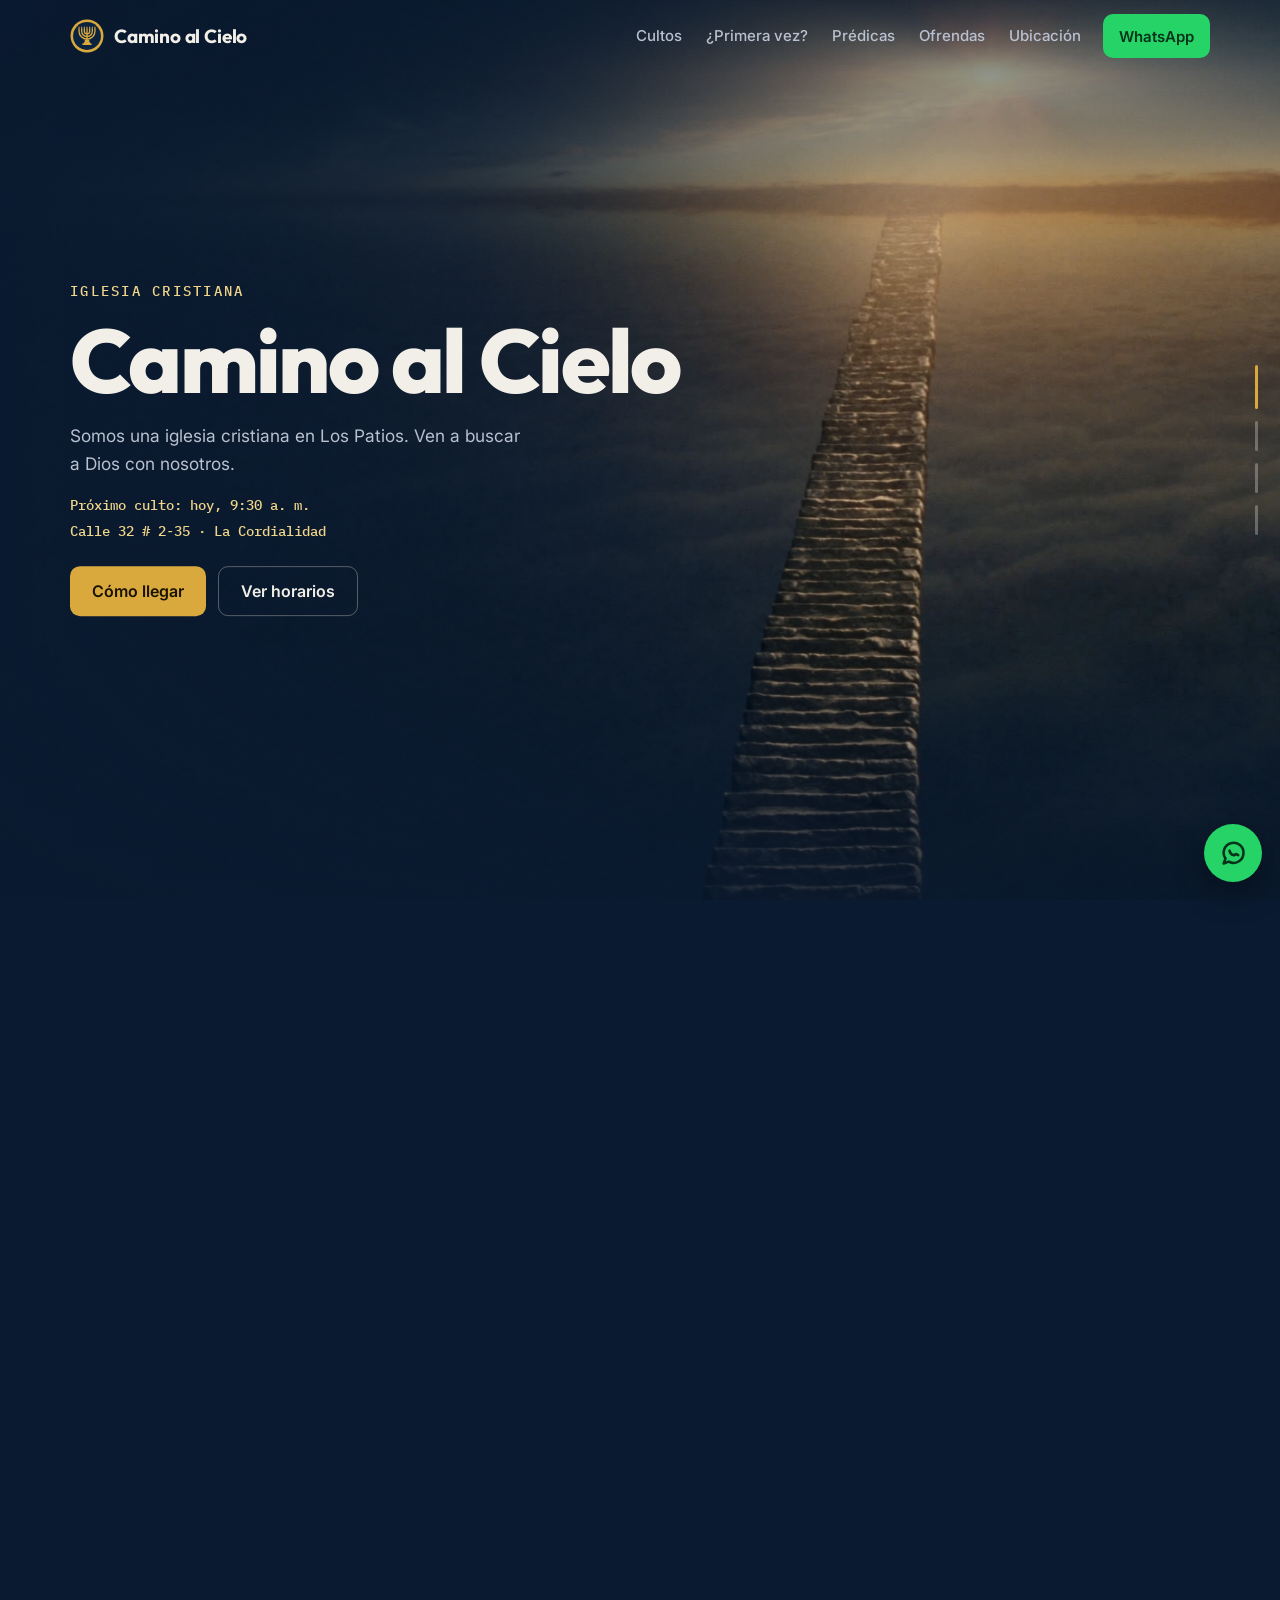
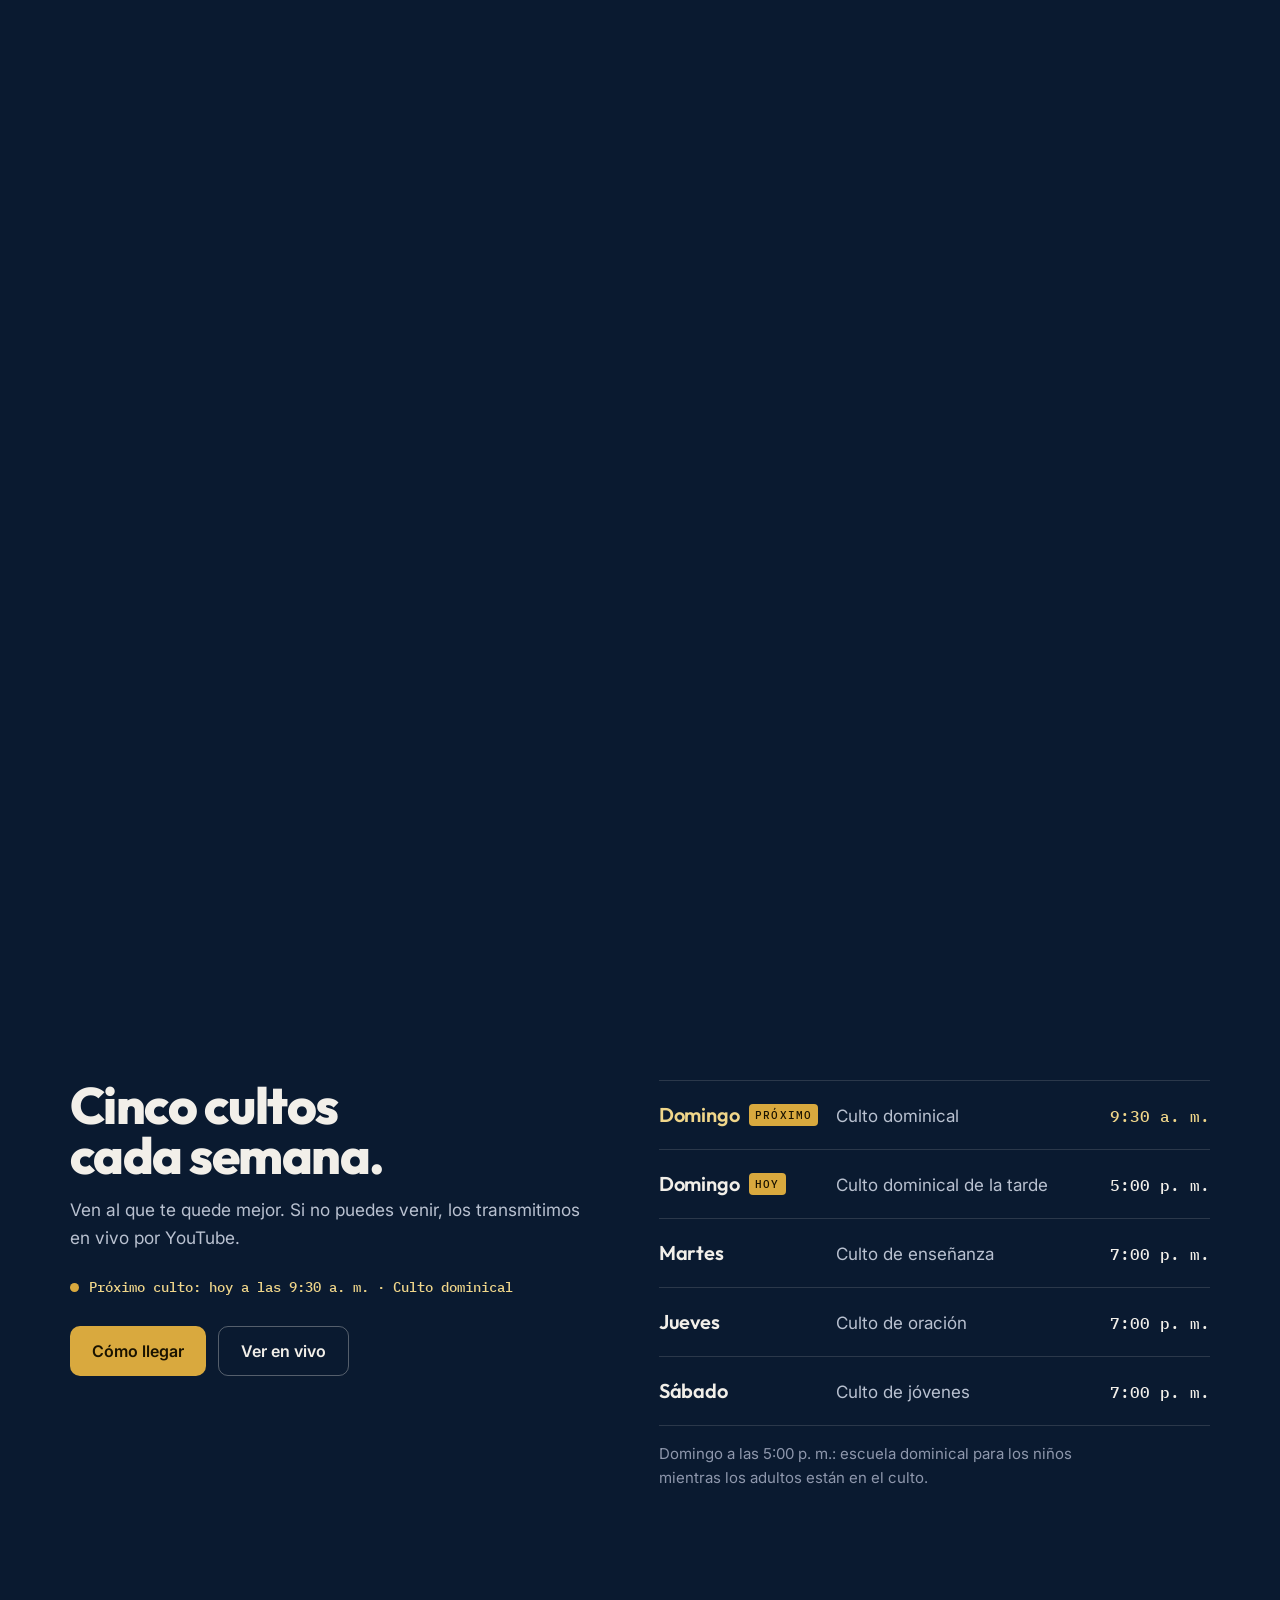
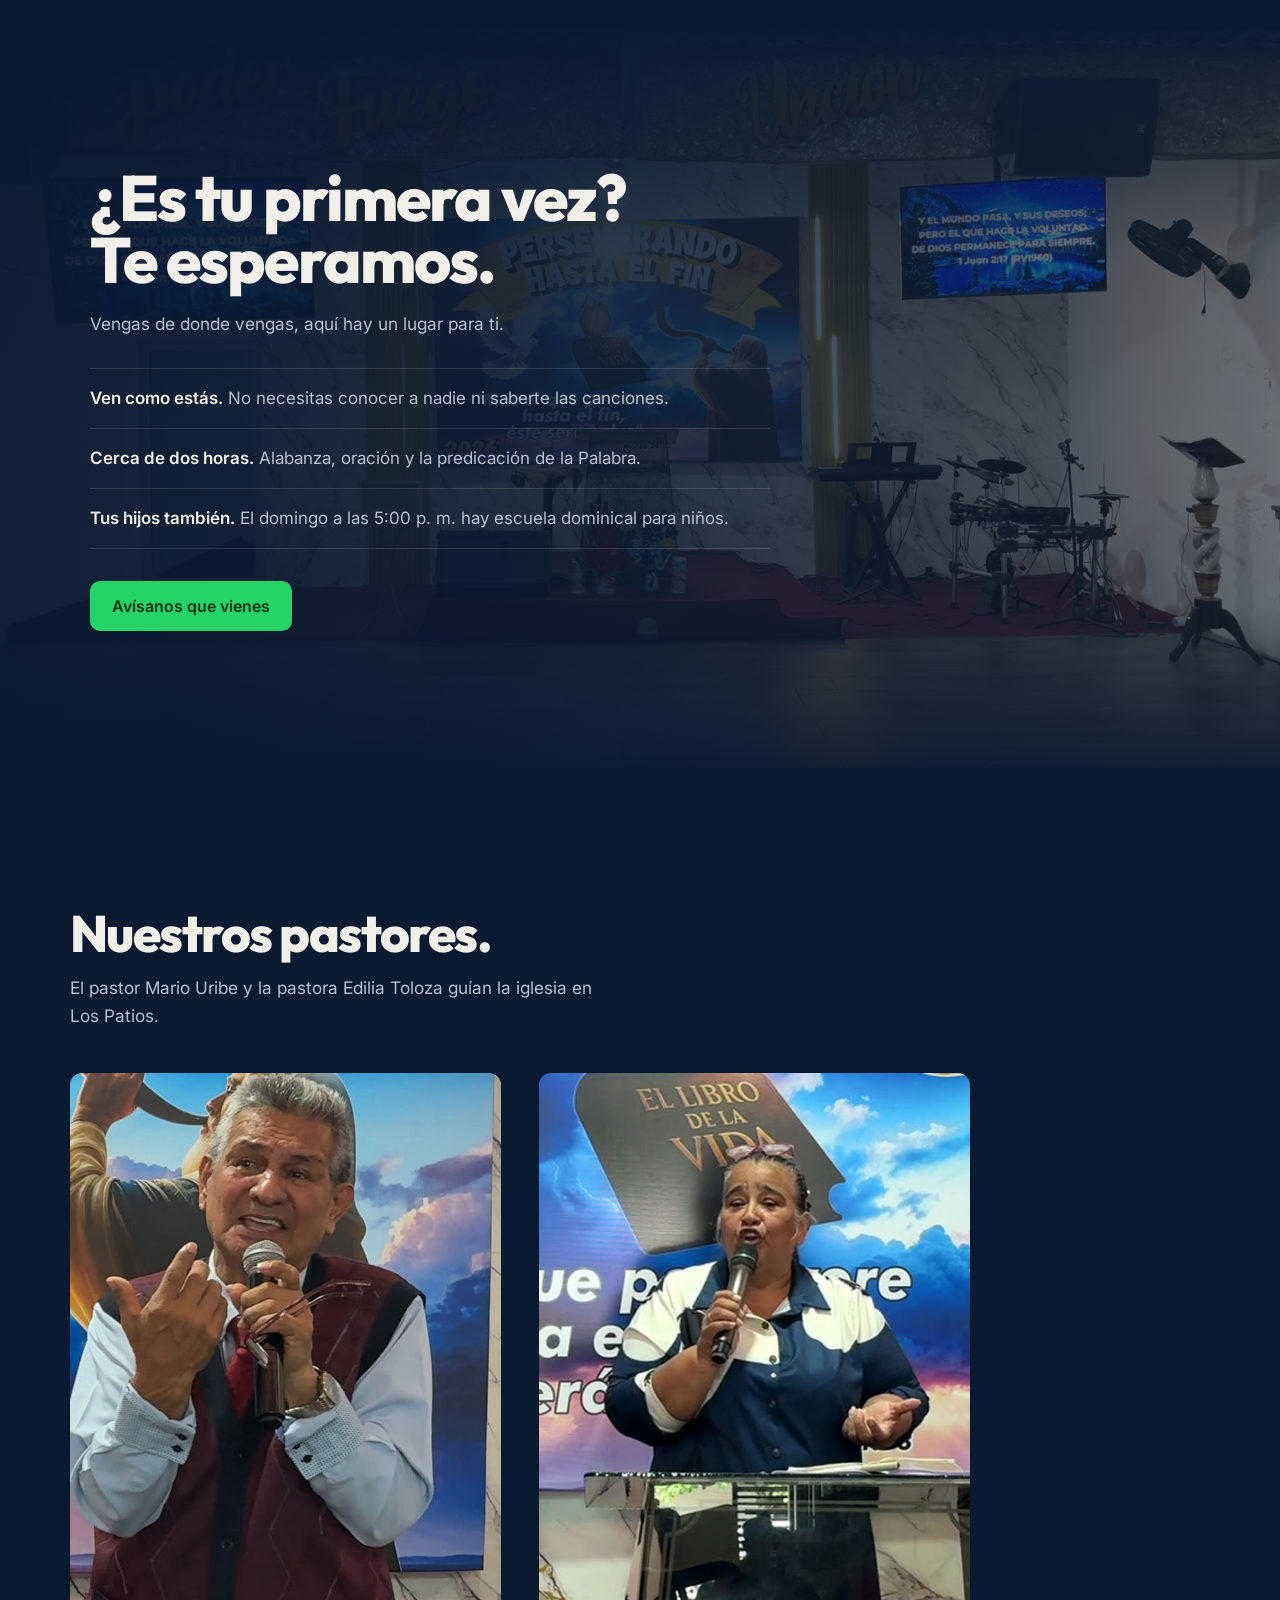
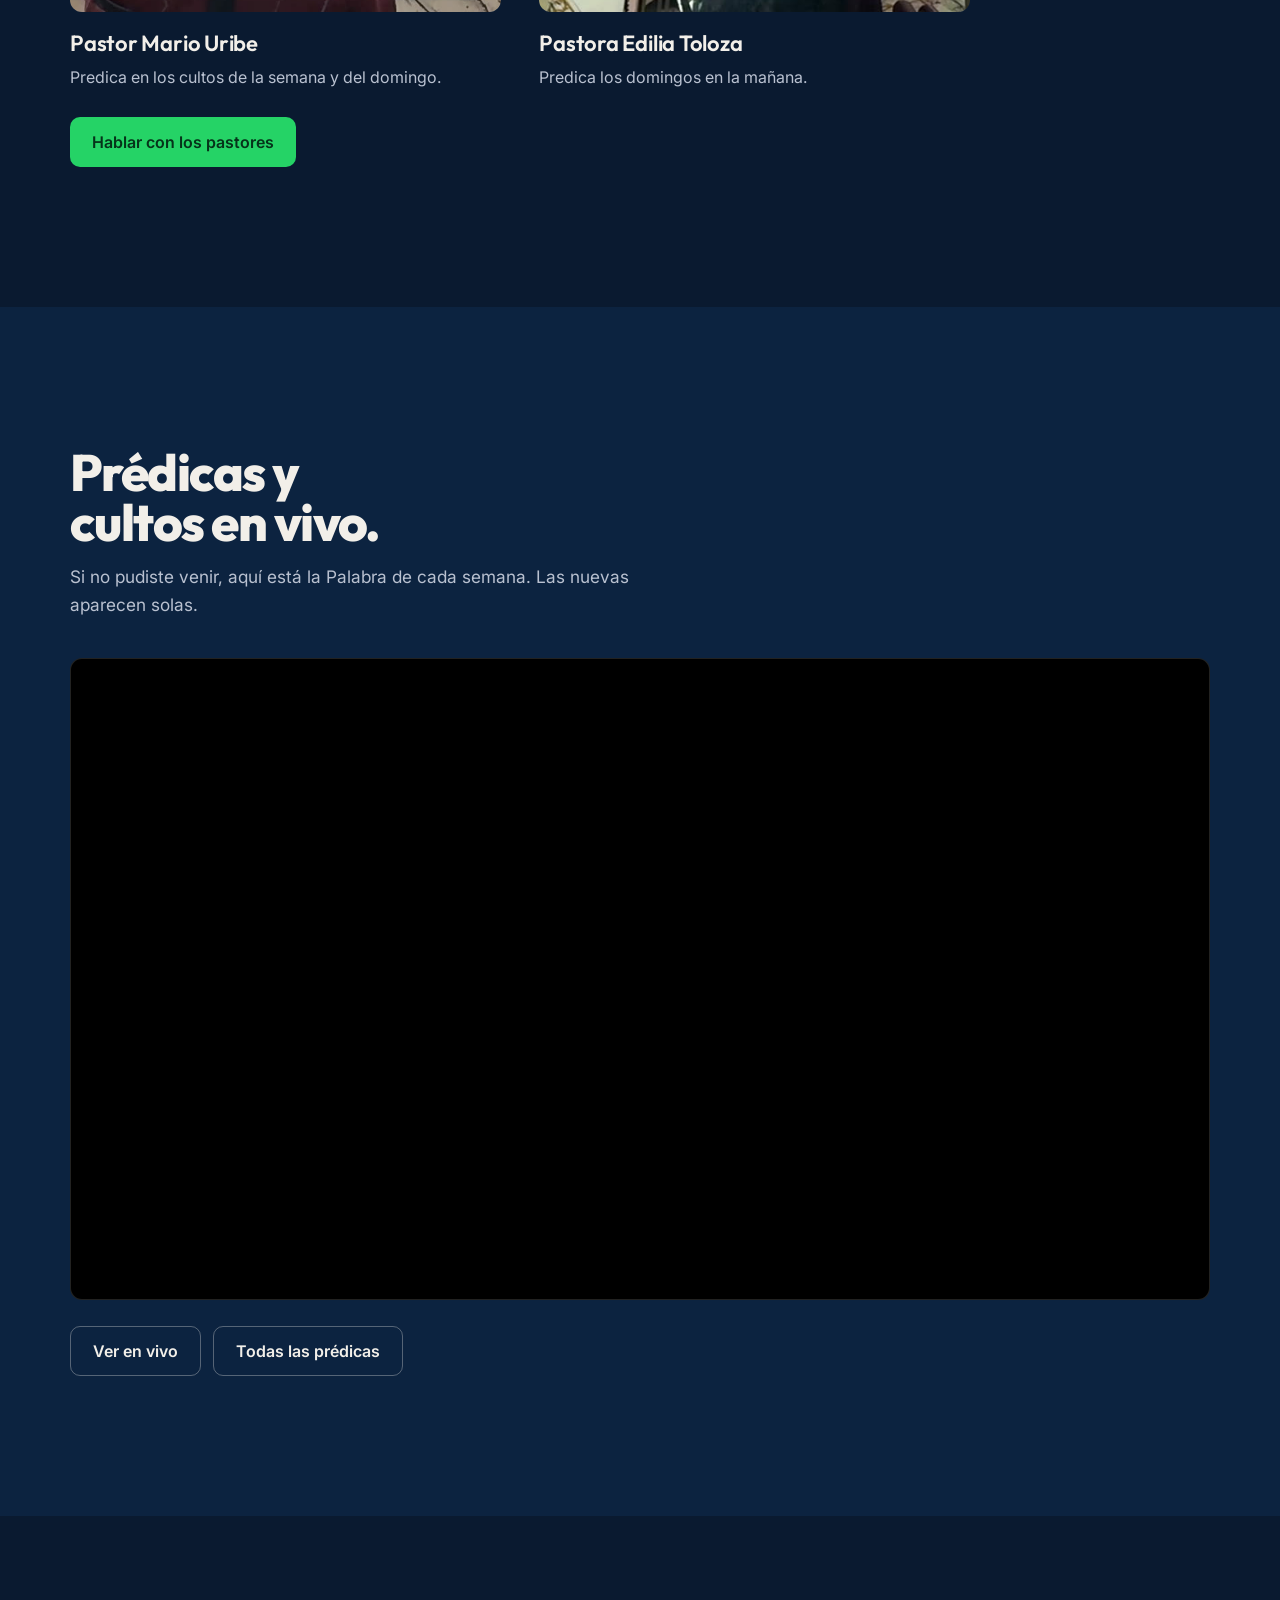
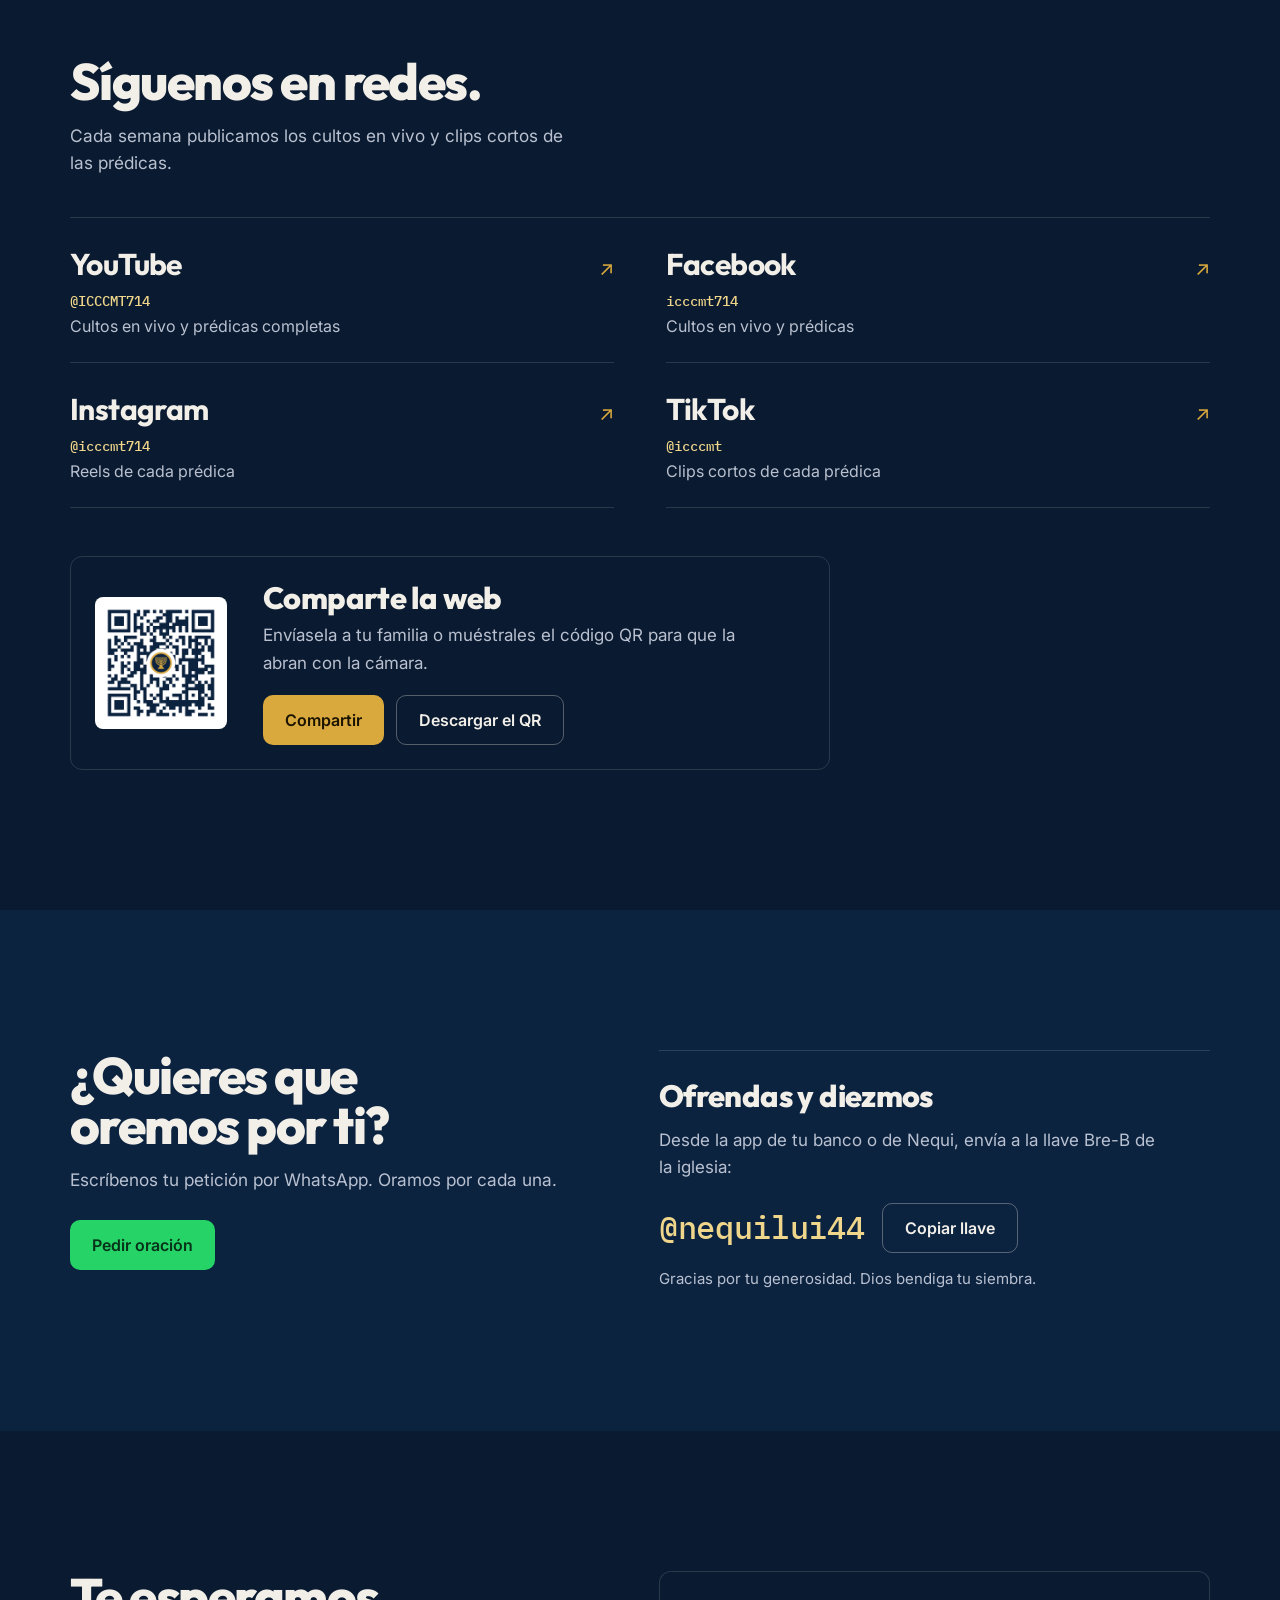
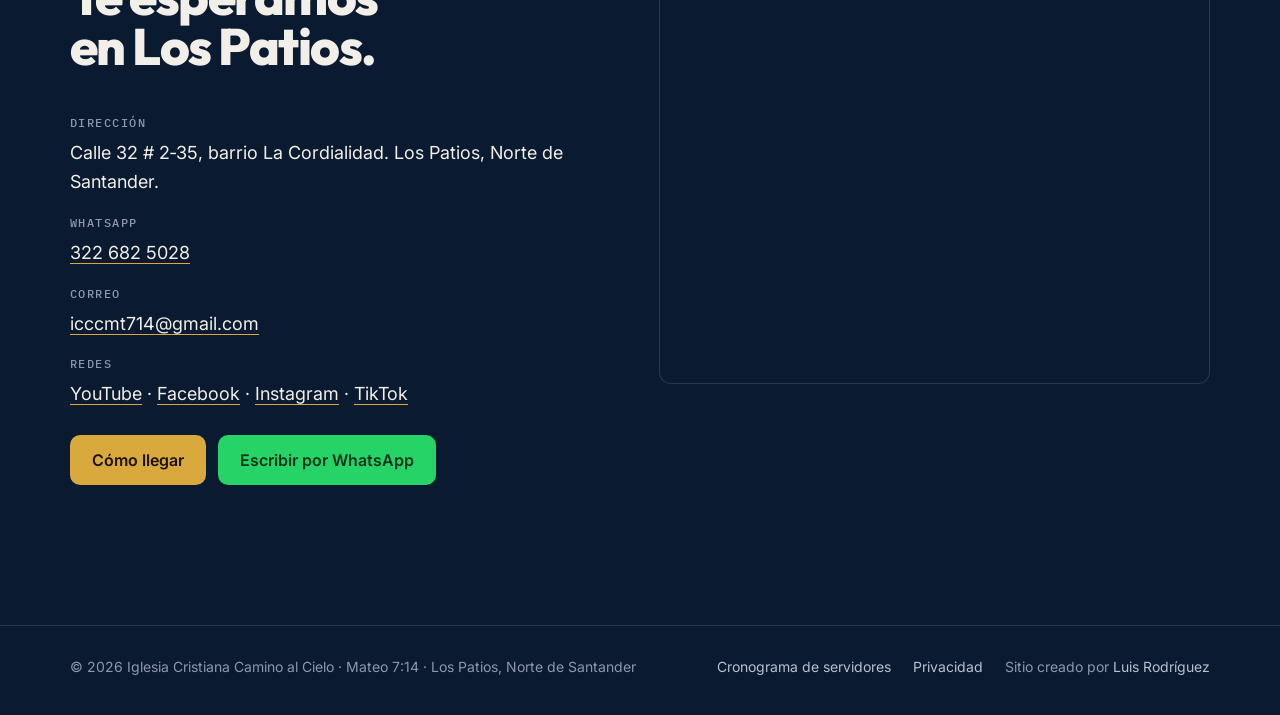
==== commit b33e9290: "Web: sección de redes (con Instagram), compartir la web y código QR Co-Authored-By: Claude Opus 5.5 " ====
--- a/index.html
+++ b/index.html
@@ -43,7 +43,7 @@
     {"@type": "OpeningHoursSpecification", "dayOfWeek": "Thursday", "opens": "19:00", "closes": "21:00"},
     {"@type": "OpeningHoursSpecification", "dayOfWeek": "Saturday", "opens": "19:00", "closes": "21:00"}
   ],
-  "sameAs": ["https://www.youtube.com/@ICCCMT714", "https://www.facebook.com/icccmt714", "https://www.tiktok.com/@icccmt"]
+  "sameAs": ["https://www.youtube.com/@ICCCMT714", "https://www.facebook.com/icccmt714", "https://www.instagram.com/icccmt714/", "https://www.tiktok.com/@icccmt"]
 }
 </script>
 </head>
@@ -165,8 +165,32 @@
     </div>
   </section>
 
-  <!-- 6. Oración y ofrendas -->
-  <section class="section" id="ofrendas">
+  <!-- 6. Redes y compartir la web -->
+  <section class="section" id="redes">
+    <div class="wrap">
+      <div class="reveal">
+        <h2 class="h-section">Síguenos en redes.</h2>
+        <p class="lead">Cada semana publicamos los cultos en vivo y clips cortos de las prédicas.</p>
+      </div>
+      <ul class="redes reveal">
+        <li><a href="https://www.youtube.com/@ICCCMT714" target="_blank" rel="noopener"><b>YouTube</b><code>@ICCCMT714</code><span>Cultos en vivo y prédicas completas</span></a></li>
+        <li><a href="https://www.facebook.com/icccmt714" target="_blank" rel="noopener"><b>Facebook</b><code>icccmt714</code><span>Cultos en vivo y prédicas</span></a></li>
+        <li><a href="https://www.instagram.com/icccmt714/" target="_blank" rel="noopener"><b>Instagram</b><code>@icccmt714</code><span>Reels de cada prédica</span></a></li>
+        <li><a href="https://www.tiktok.com/@icccmt" target="_blank" rel="noopener"><b>TikTok</b><code>@icccmt</code><span>Clips cortos de cada prédica</span></a></li>
+      </ul>
+      <div class="compartir reveal">
+        <img src="img/qr.png" alt="Código QR de caminoalcielo714.org" width="132" height="132" loading="lazy">
+        <div>
+          <h3>Comparte la web</h3>
+          <p>Envíasela a tu familia o muéstrales el código QR para que la abran con la cámara.</p>
+          <div class="actions"><button type="button" class="btn btn-gold" id="compartir">Compartir</button><a class="btn btn-line" href="img/qr.png" download="qr-caminoalcielo714.png">Descargar el QR</a></div>
+        </div>
+      </div>
+    </div>
+  </section>
+
+  <!-- 7. Oración y ofrendas -->
+  <section class="section section-alt" id="ofrendas">
     <div class="wrap split">
       <div class="reveal">
         <h2 class="h-section">¿Quieres que oremos por ti?</h2>
@@ -182,8 +206,8 @@
     </div>
   </section>
 
-  <!-- 7. Ubicación y contacto -->
-  <section class="section section-alt" id="ubicacion">
+  <!-- 8. Ubicación y contacto -->
+  <section class="section" id="ubicacion">
     <div class="wrap split">
       <div class="reveal">
         <h2 class="h-section">Te esperamos en Los Patios.</h2>
@@ -191,7 +215,7 @@
           <dt>Dirección</dt><dd><span class="nowrap">Calle 32 # 2‑35,</span> barrio La Cordialidad. Los Patios, Norte de Santander.</dd>
           <dt>WhatsApp</dt><dd><a data-wa href="#">322 682 5028</a></dd>
           <dt>Correo</dt><dd><a href="mailto:icccmt714@gmail.com">icccmt714@gmail.com</a></dd>
-          <dt>Redes</dt><dd><a href="https://www.youtube.com/@ICCCMT714" target="_blank" rel="noopener">YouTube</a> · <a href="https://www.facebook.com/icccmt714" target="_blank" rel="noopener">Facebook</a> · <a href="https://www.tiktok.com/@icccmt" target="_blank" rel="noopener">TikTok</a></dd>
+          <dt>Redes</dt><dd><a href="https://www.youtube.com/@ICCCMT714" target="_blank" rel="noopener">YouTube</a> · <a href="https://www.facebook.com/icccmt714" target="_blank" rel="noopener">Facebook</a> · <a href="https://www.instagram.com/icccmt714/" target="_blank" rel="noopener">Instagram</a> · <a href="https://www.tiktok.com/@icccmt" target="_blank" rel="noopener">TikTok</a></dd>
         </dl>
         <div class="actions"><a class="btn btn-gold" data-map href="#">Cómo llegar</a><a class="btn btn-wa" data-wa href="#">Escribir por WhatsApp</a></div>
       </div>
--- a/styles.css
+++ b/styles.css
@@ -123,6 +123,19 @@
 .video { margin-top: 40px; aspect-ratio: 16 / 9; border-radius: var(--r); overflow: hidden; background: #000; border: 1px solid var(--line); }
 .video iframe { width: 100%; height: 100%; border: 0; display: block; }
 
+/* ---- redes y compartir ---- */
+.redes { list-style: none; padding: 0; margin: 40px 0 0; display: grid; grid-template-columns: repeat(2, minmax(0, 1fr)); column-gap: clamp(24px, 4vw, 56px); border-top: 1px solid var(--line); }
+.redes a { display: grid; grid-template-columns: 1fr auto; align-items: baseline; gap: 4px 16px; padding: 22px 0; border-bottom: 1px solid var(--line); text-decoration: none; transition: color .2s; }
+.redes a::after { content: '↗'; grid-column: 2; grid-row: 1; color: var(--accent); font-size: 20px; }
+.redes b { font-family: var(--display); font-weight: 700; font-size: clamp(24px, 2.4vw, 30px); letter-spacing: -.02em; }
+.redes code { grid-column: 1 / -1; font: 500 14px/1.3 var(--mono); color: var(--accent-2); }
+.redes span { grid-column: 1 / -1; color: var(--ink-2); font-size: 16px; }
+.redes a:hover b { color: var(--accent-2); }
+.compartir { display: flex; align-items: center; gap: clamp(20px, 3vw, 36px); margin-top: 48px; padding: 24px; border: 1px solid var(--line); border-radius: var(--r); max-width: 760px; }
+.compartir img { flex: none; width: 132px; height: 132px; border-radius: 8px; background: #fff; }
+.compartir p { color: var(--ink-2); margin-top: 8px; max-width: 44ch; }
+.compartir .actions { margin-top: 18px; }
+
 /* ---- oración y ofrendas ---- */
 .ofrenda { border-top: 1px solid var(--line); padding-top: 28px; }
 .ofrenda > p { color: var(--ink-2); margin-top: 14px; max-width: 46ch; }
@@ -177,6 +190,8 @@
   .fila .dia { grid-column: 1; }
   .fila .hora { grid-column: 2; grid-row: 1; }
   .fila .nombre { grid-column: 1 / -1; font-size: 16px; }
+  .redes { grid-template-columns: 1fr; }
+  .compartir { flex-direction: column; align-items: flex-start; padding: 20px; }
   .pastores { grid-template-columns: 1fr 1fr; gap: 14px; }
   .pastores b { font-size: 18px; }
   .pastores span { font-size: 14px; }
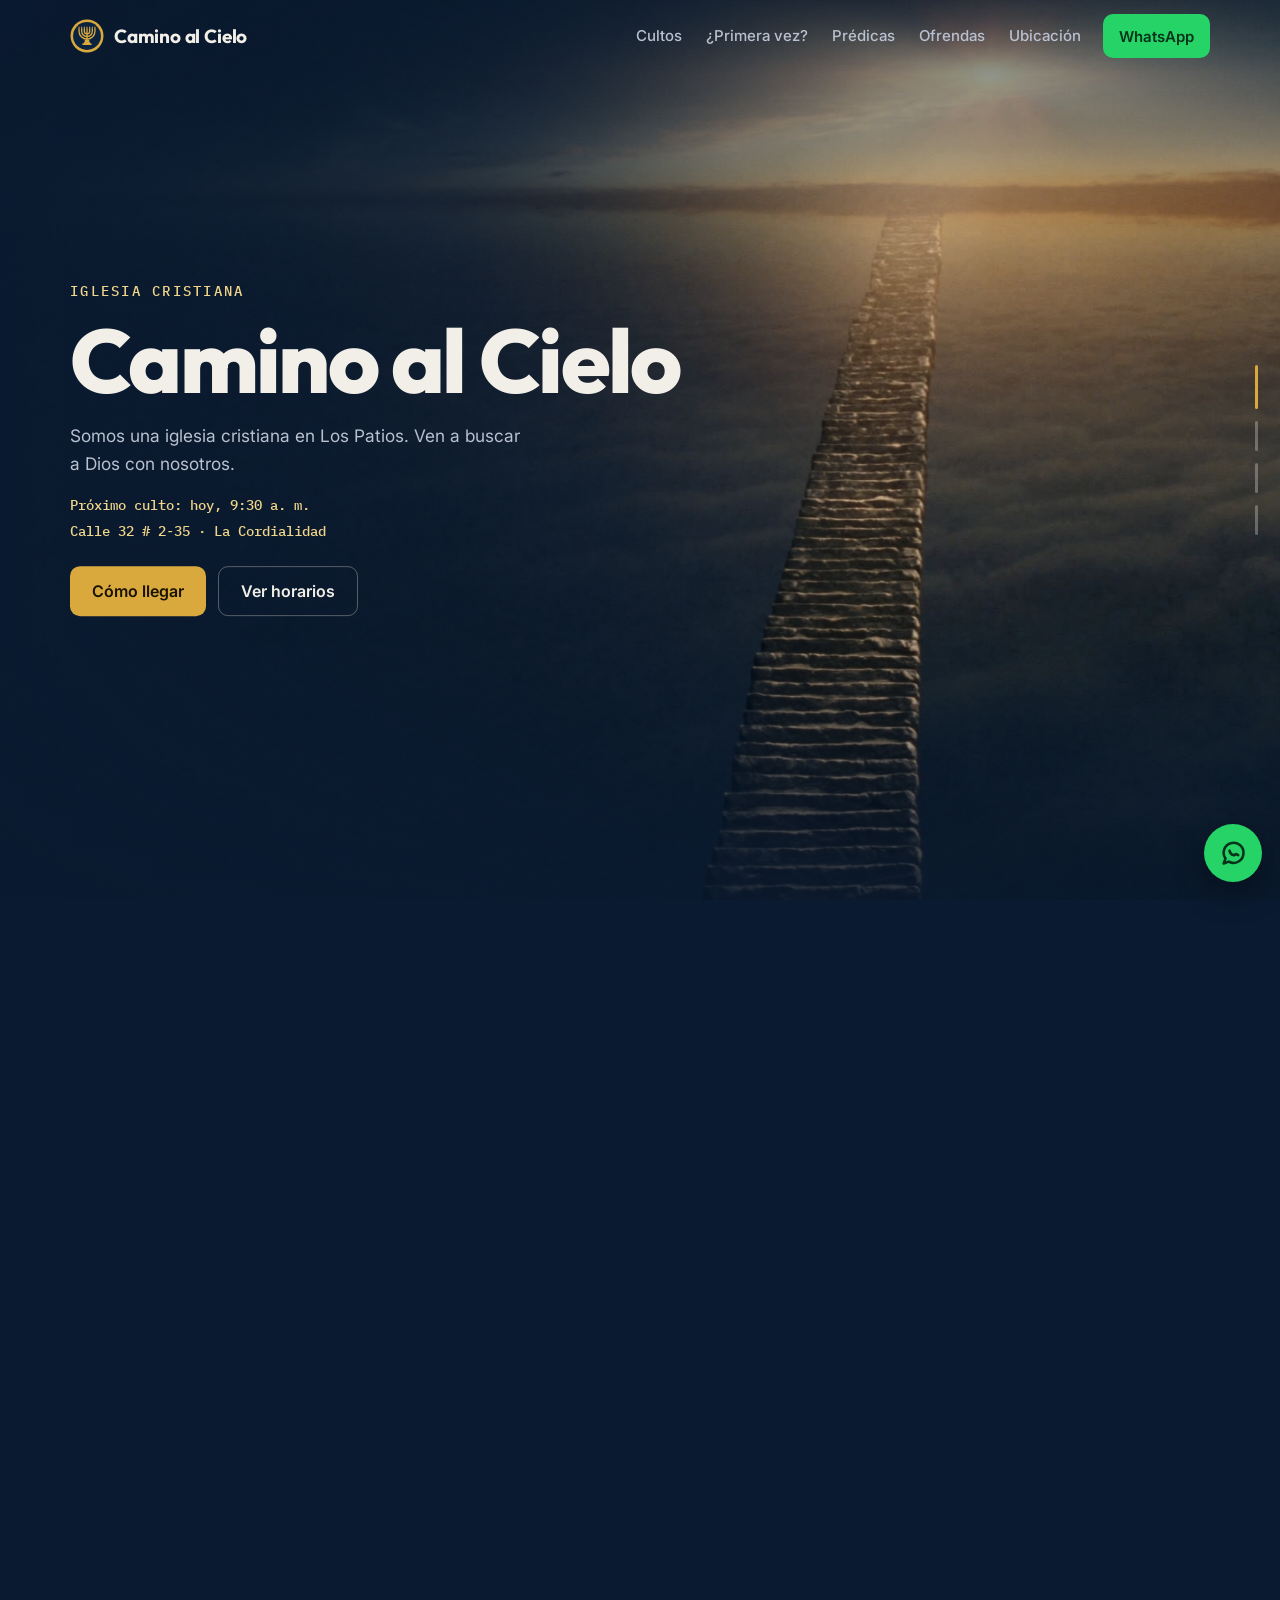
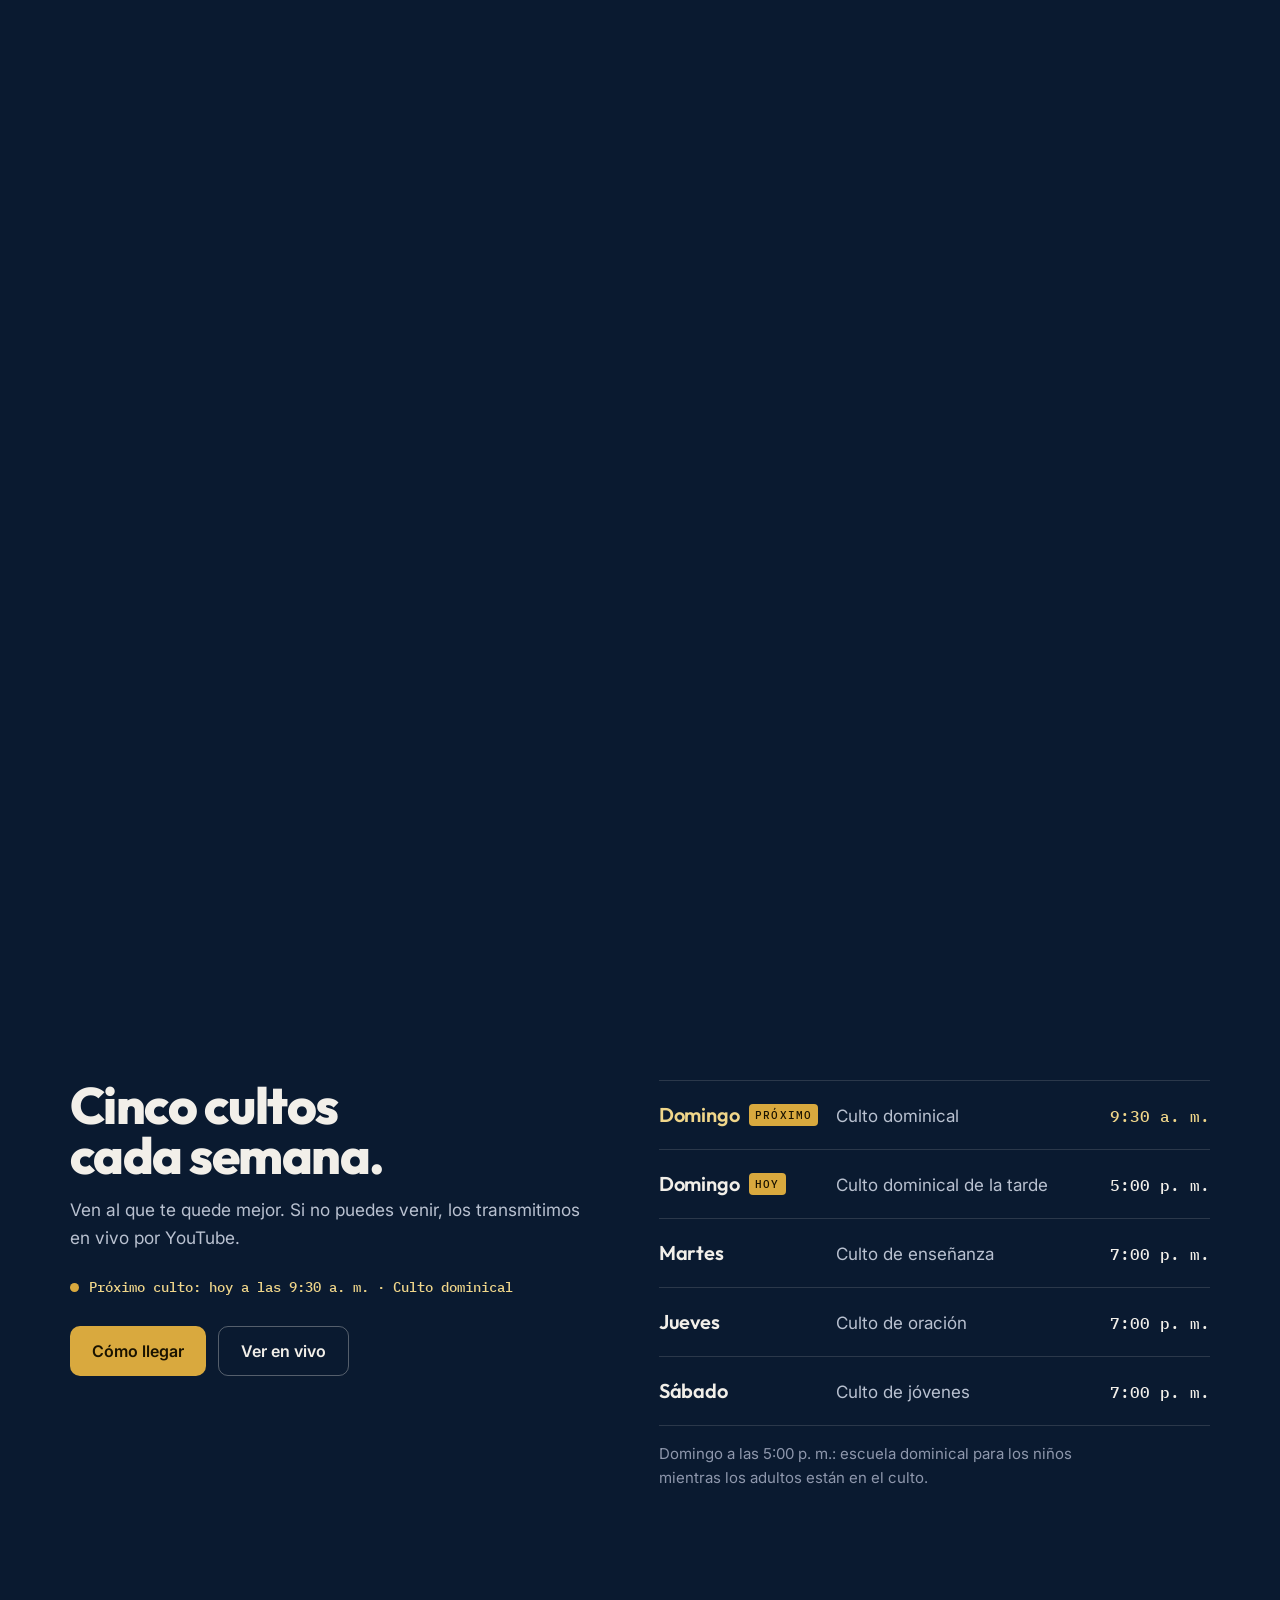
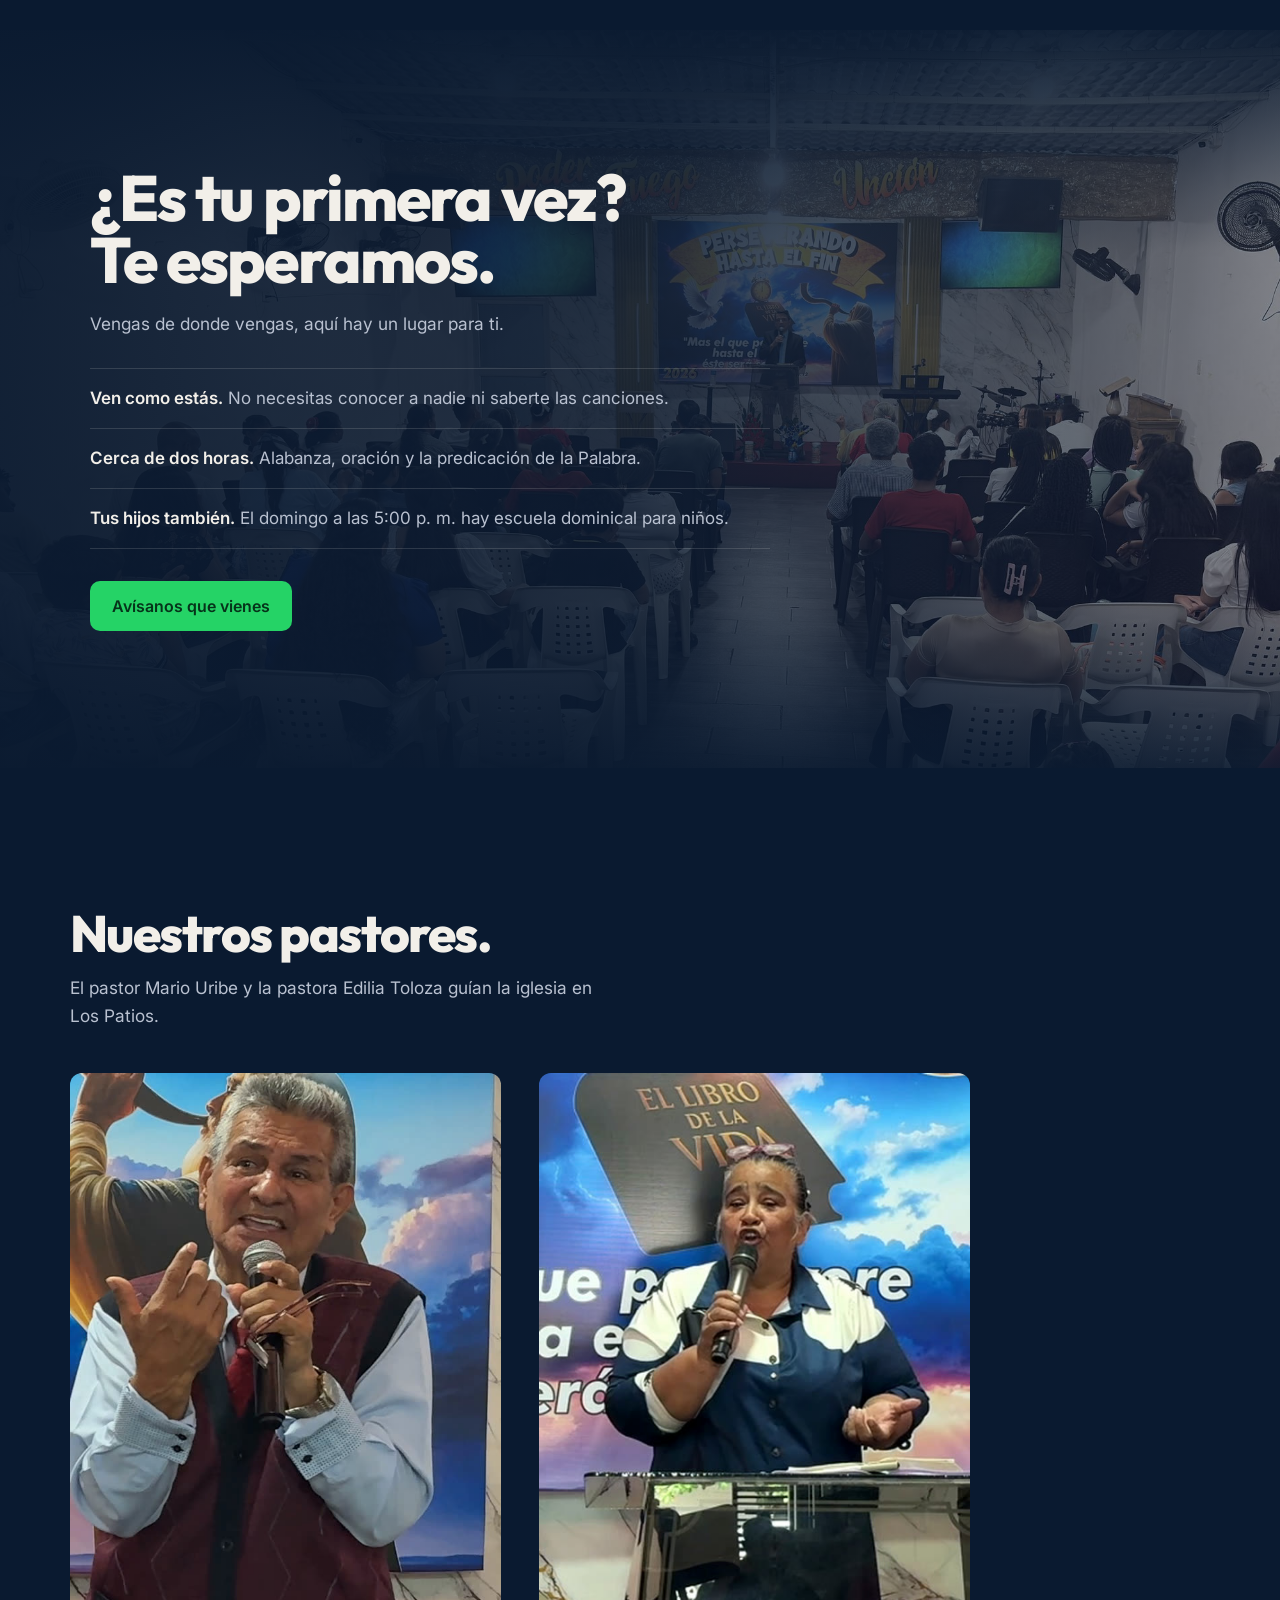
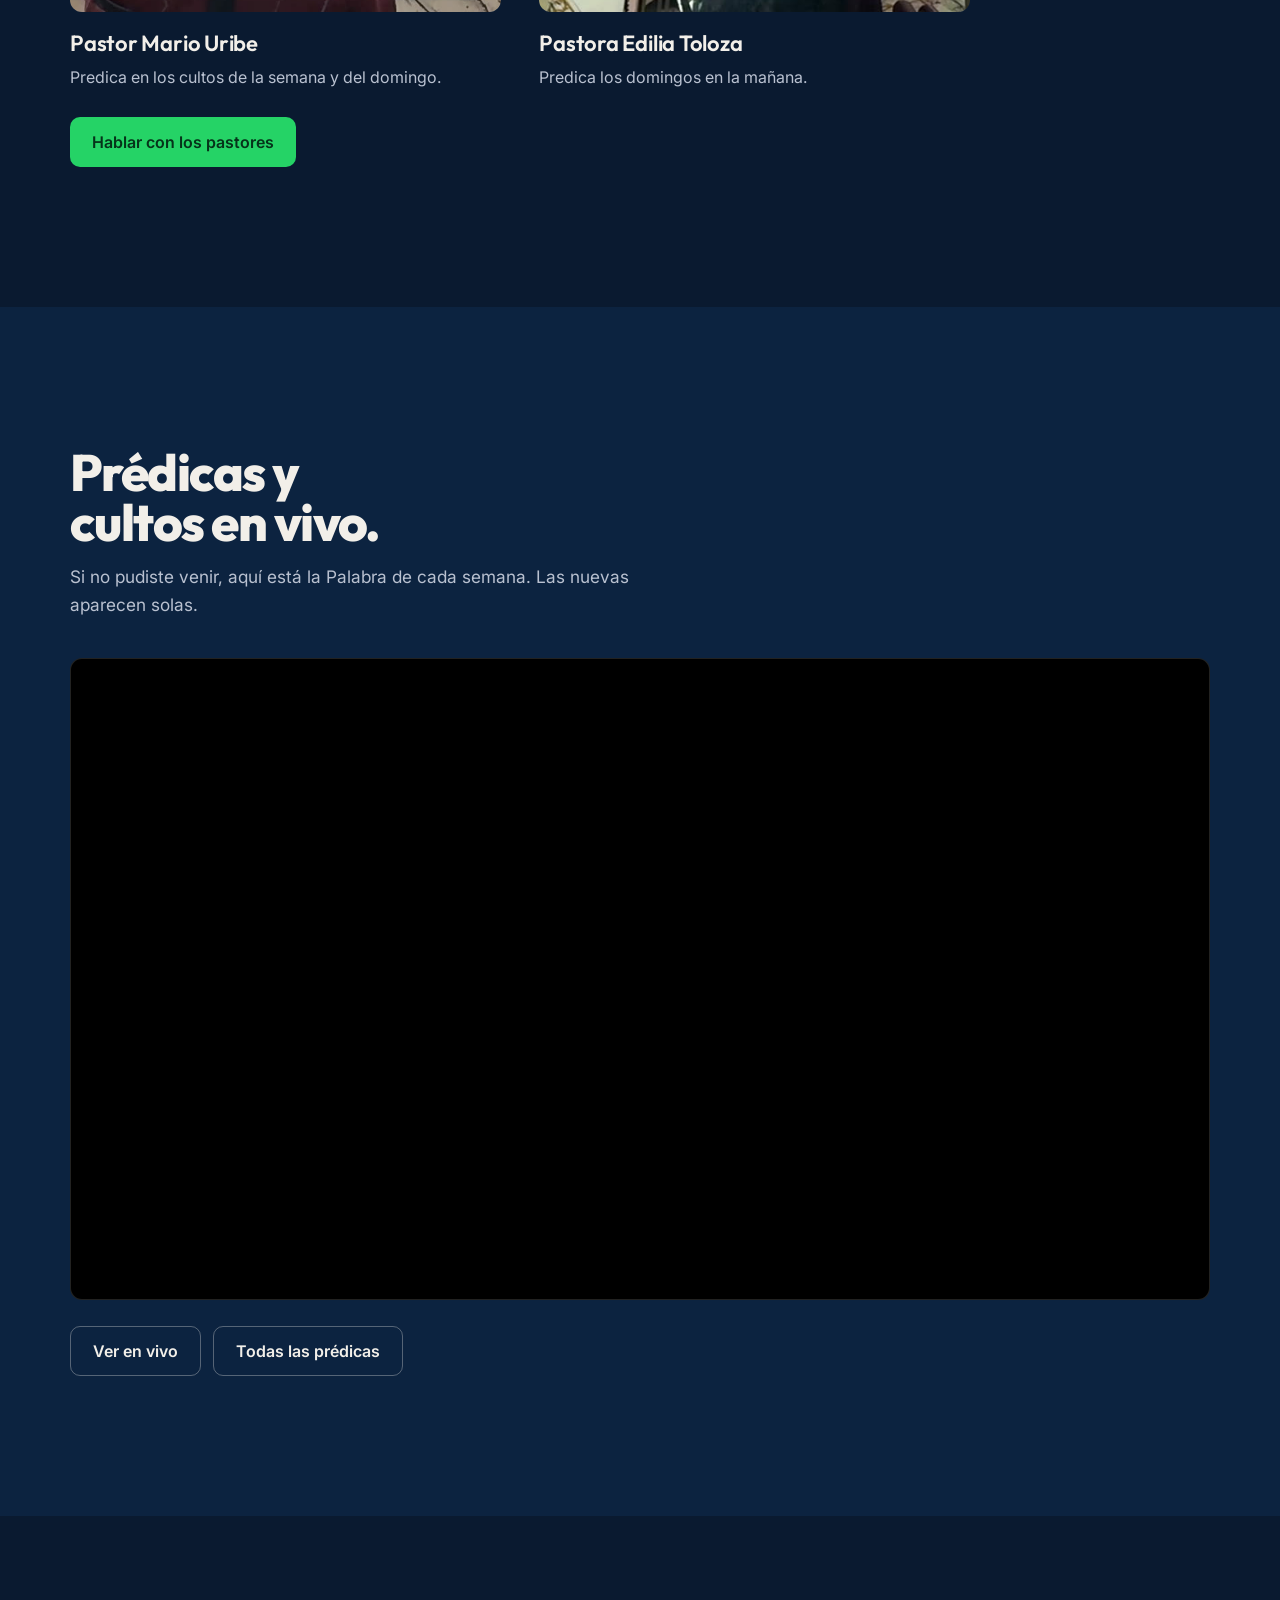
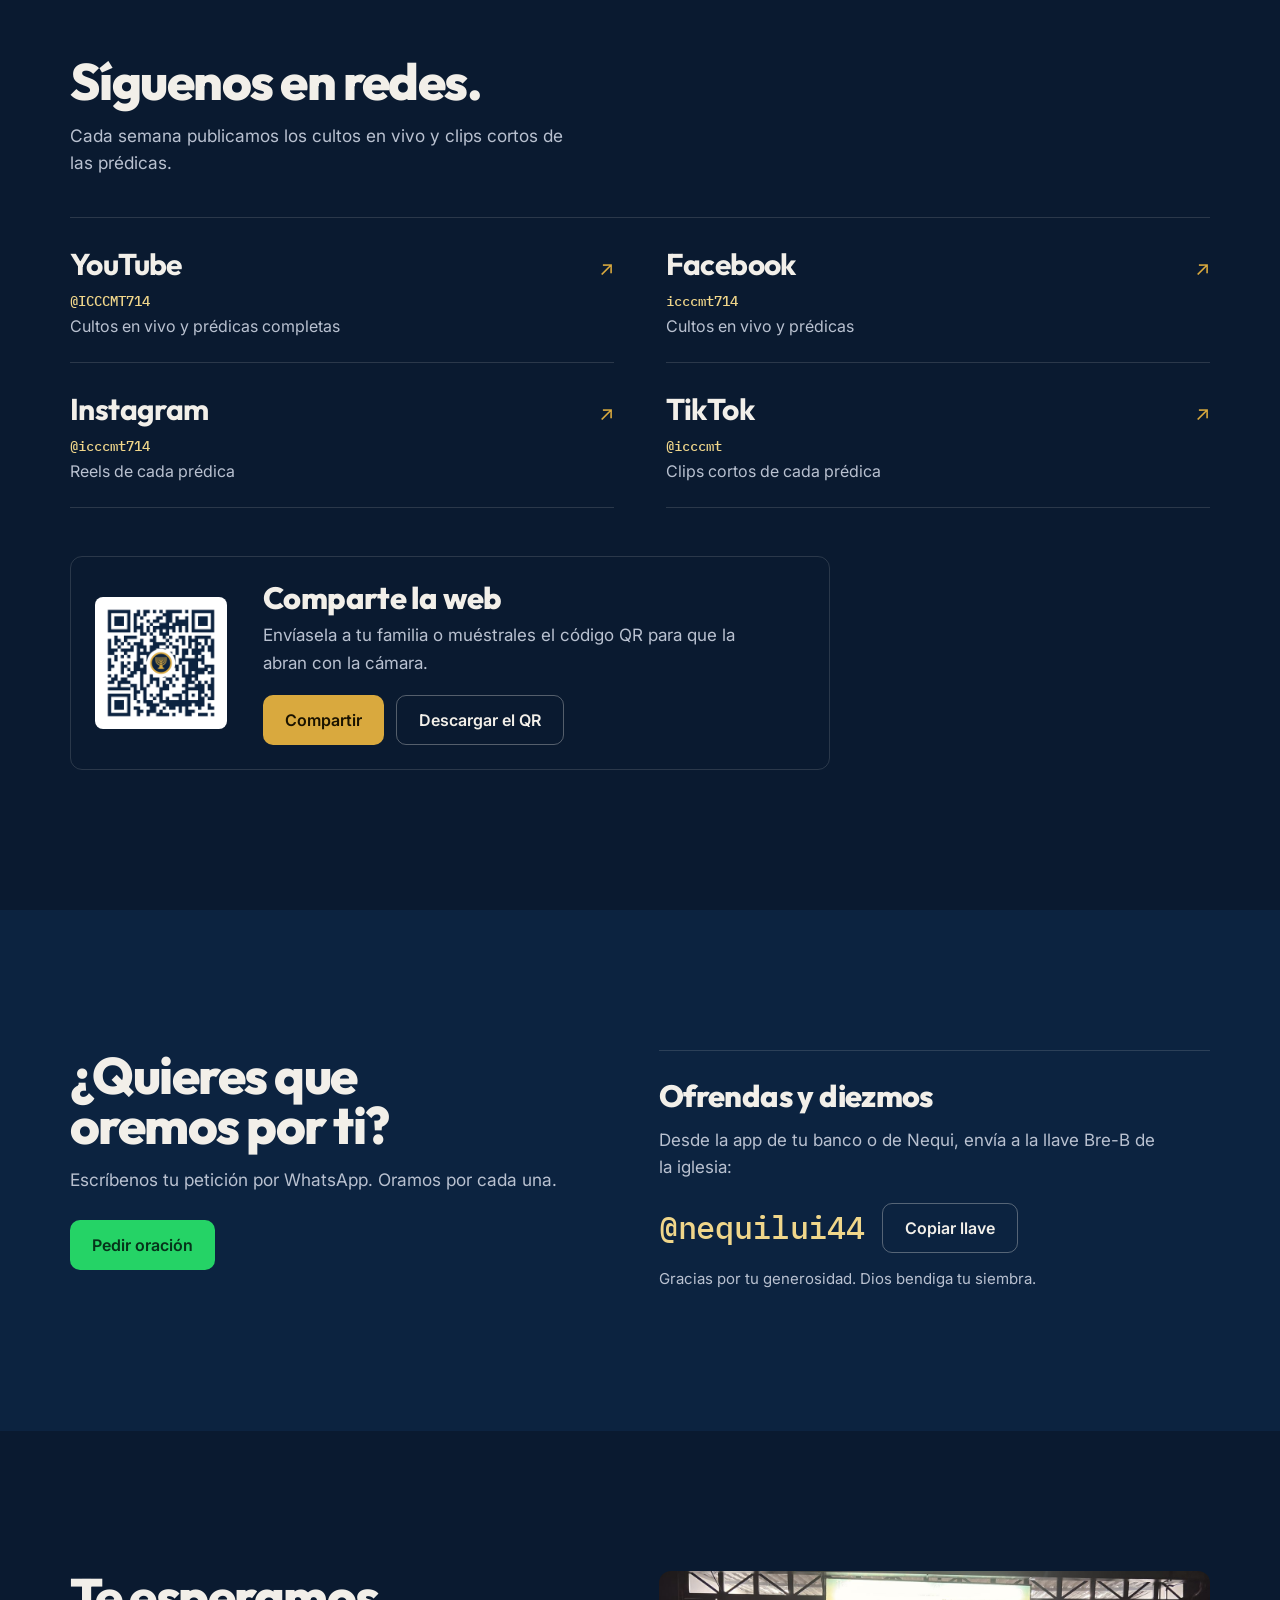
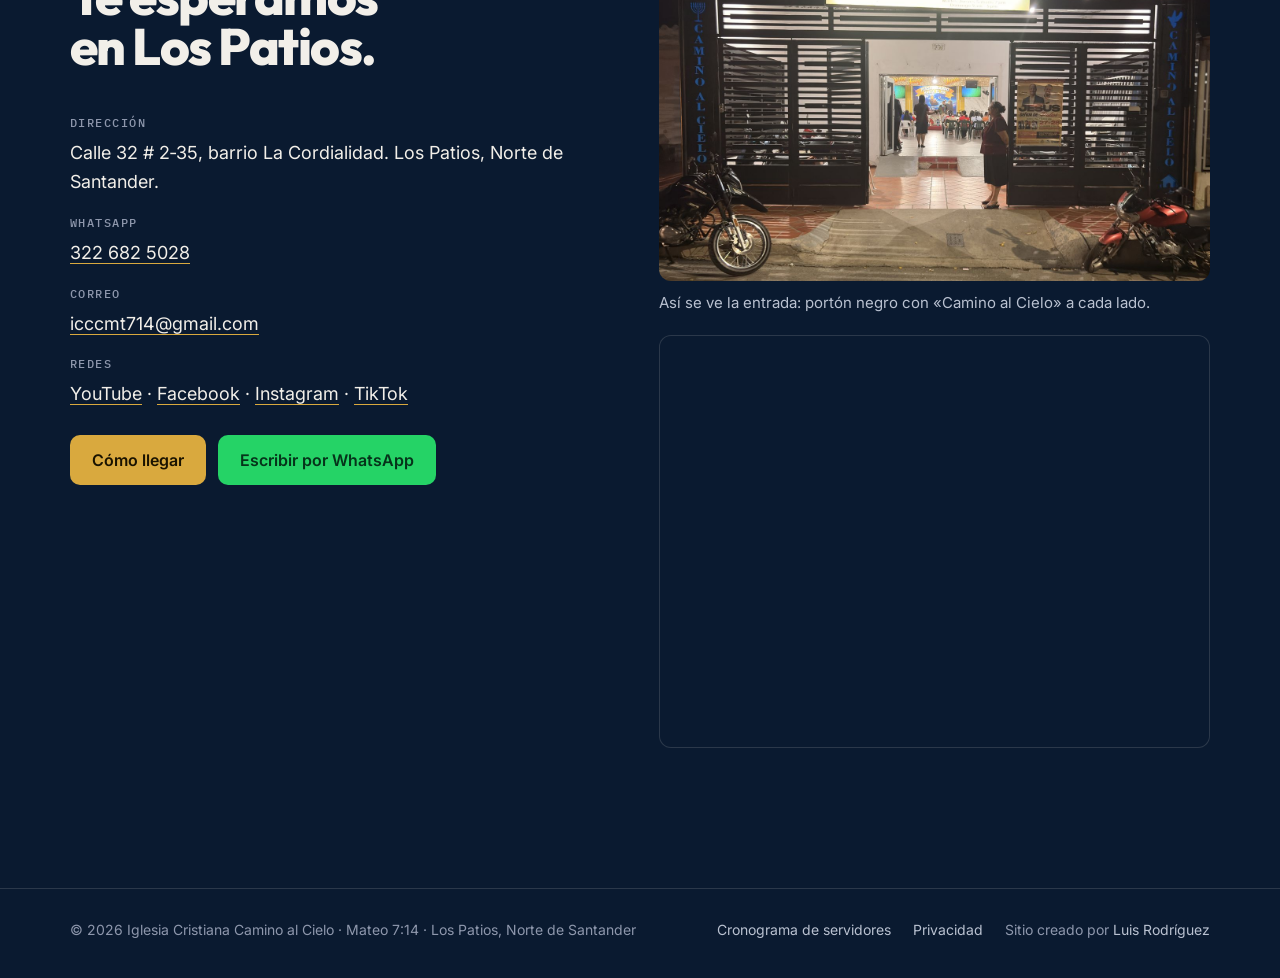
==== commit 6d9ca01e: "Web: fotos reales del culto del 8-nov (templo lleno) y de la fachada en Ubicación Co-Authored-By: Cl" ====
--- a/index.html
+++ b/index.html
@@ -30,7 +30,7 @@
   "description": "Iglesia cristiana en Los Patios, Norte de Santander. Mateo 7:14.",
   "url": "https://caminoalcielo714.org/",
   "logo": "https://caminoalcielo714.org/img/sello.svg",
-  "image": "https://caminoalcielo714.org/img/templo.jpg",
+  "image": ["https://caminoalcielo714.org/img/fachada.jpg", "https://caminoalcielo714.org/img/templo-lleno.jpg"],
   "telephone": "+573226825028",
   "email": "icccmt714@gmail.com",
   "address": {"@type": "PostalAddress", "streetAddress": "Calle 32 # 2-35, barrio La Cordialidad", "addressLocality": "Los Patios", "addressRegion": "Norte de Santander", "addressCountry": "CO"},
@@ -120,7 +120,7 @@
 
   <!-- 3. Primera vez: banda con la foto real del templo -->
   <section class="band" id="visita">
-    <img class="band-bg" src="img/templo.jpg" alt="" loading="lazy">
+    <img class="band-bg" src="img/templo-lleno.jpg" alt="" loading="lazy">
     <div class="wrap band-in reveal">
       <h2>¿Es tu primera vez? Te esperamos.</h2>
       <p class="lead">Vengas de donde vengas, aquí hay un lugar para ti.</p>
@@ -220,6 +220,10 @@
         <div class="actions"><a class="btn btn-gold" data-map href="#">Cómo llegar</a><a class="btn btn-wa" data-wa href="#">Escribir por WhatsApp</a></div>
       </div>
       <div class="reveal">
+        <figure class="fachada">
+          <img src="img/fachada.jpg" alt="Fachada de la iglesia de noche: portón negro abierto con las letras Camino al Cielo a cada lado" width="1400" height="788" loading="lazy">
+          <figcaption>Así se ve la entrada: portón negro con «Camino al Cielo» a cada lado.</figcaption>
+        </figure>
         <div class="mapa"><iframe id="mapa" title="Mapa: Calle 32 # 2-35, La Cordialidad, Los Patios" loading="lazy" referrerpolicy="no-referrer-when-downgrade"></iframe></div>
       </div>
     </div>
--- a/styles.css
+++ b/styles.css
@@ -99,7 +99,7 @@
 
 /* ---- primera vez: banda con la foto del templo ---- */
 .band { position: relative; isolation: isolate; overflow: hidden; min-height: 82vh; display: grid; align-items: center; padding-block: clamp(72px, 10vw, 120px); }
-.band-bg { position: absolute; inset: 0; z-index: -2; width: 100%; height: 100%; object-fit: cover; object-position: 60% 50%; }
+.band-bg { position: absolute; inset: 0; z-index: -2; width: 100%; height: 100%; object-fit: cover; object-position: 55% 40%; }
 .band::before { content: ''; position: absolute; inset: 0; z-index: -1; background: linear-gradient(90deg, rgba(10, 26, 48, .96) 0%, rgba(10, 26, 48, .86) 50%, rgba(10, 26, 48, .5) 100%), linear-gradient(180deg, rgba(10, 26, 48, .9) 0%, transparent 30%, transparent 78%, rgba(10, 26, 48, .85) 100%); }
 .band-in { max-width: 720px; margin-left: max(20px, calc((100% - var(--max)) / 2 + 20px)); }
 .band .lead { margin-top: 18px; }
@@ -147,6 +147,9 @@
 .datos dt { font: 500 12px/1 var(--mono); letter-spacing: .12em; text-transform: uppercase; color: var(--ink-3); margin-top: 16px; }
 .datos dd { margin: 6px 0 0; font-size: 18px; }
 .datos a { color: var(--ink); text-decoration: none; border-bottom: 1px solid var(--accent); }
+.fachada { margin: 0 0 20px; }
+.fachada img { width: 100%; height: auto; aspect-ratio: 16 / 9; object-fit: cover; border-radius: var(--r); background: var(--bg-2); }
+.fachada figcaption { color: var(--ink-2); font-size: 15px; margin-top: 10px; }
 .mapa { aspect-ratio: 4 / 3; border-radius: var(--r); overflow: hidden; border: 1px solid var(--line); background: var(--bg); }
 .mapa iframe { width: 100%; height: 100%; border: 0; display: block; filter: saturate(.85); }
 
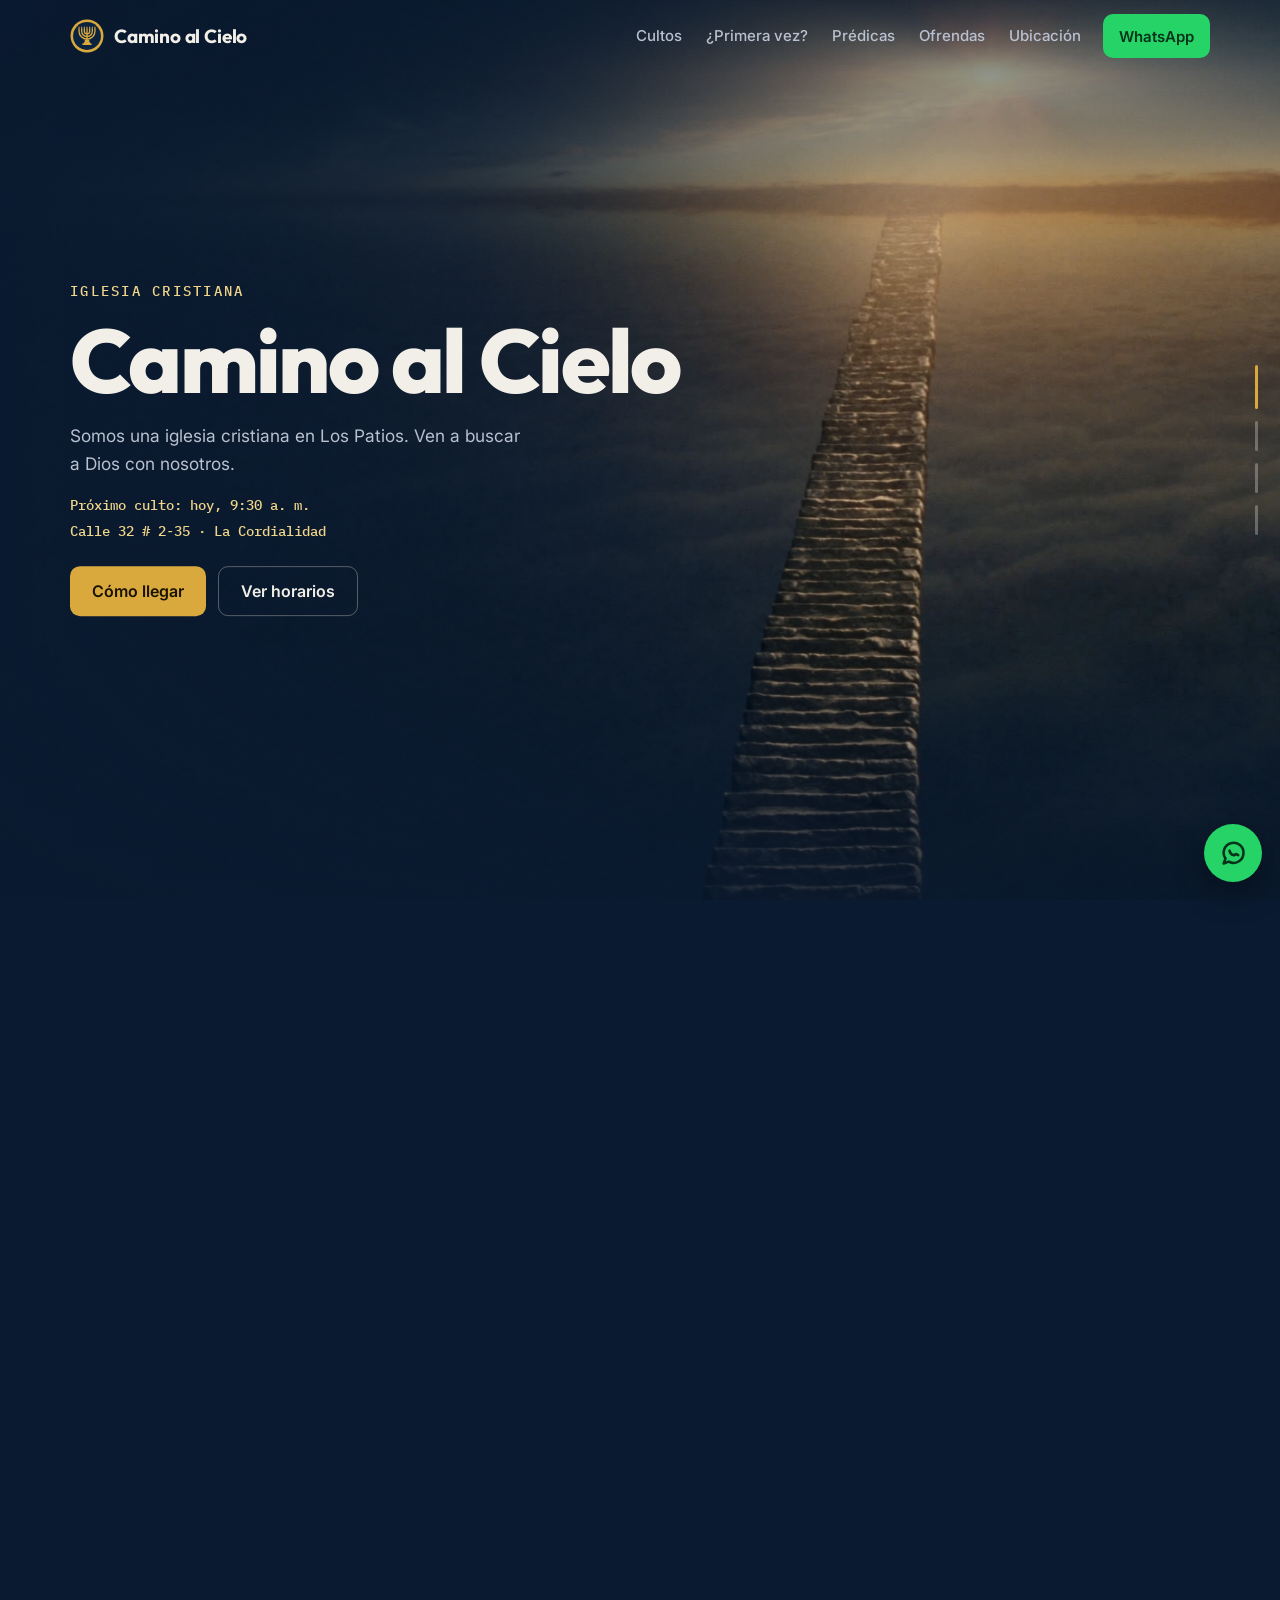
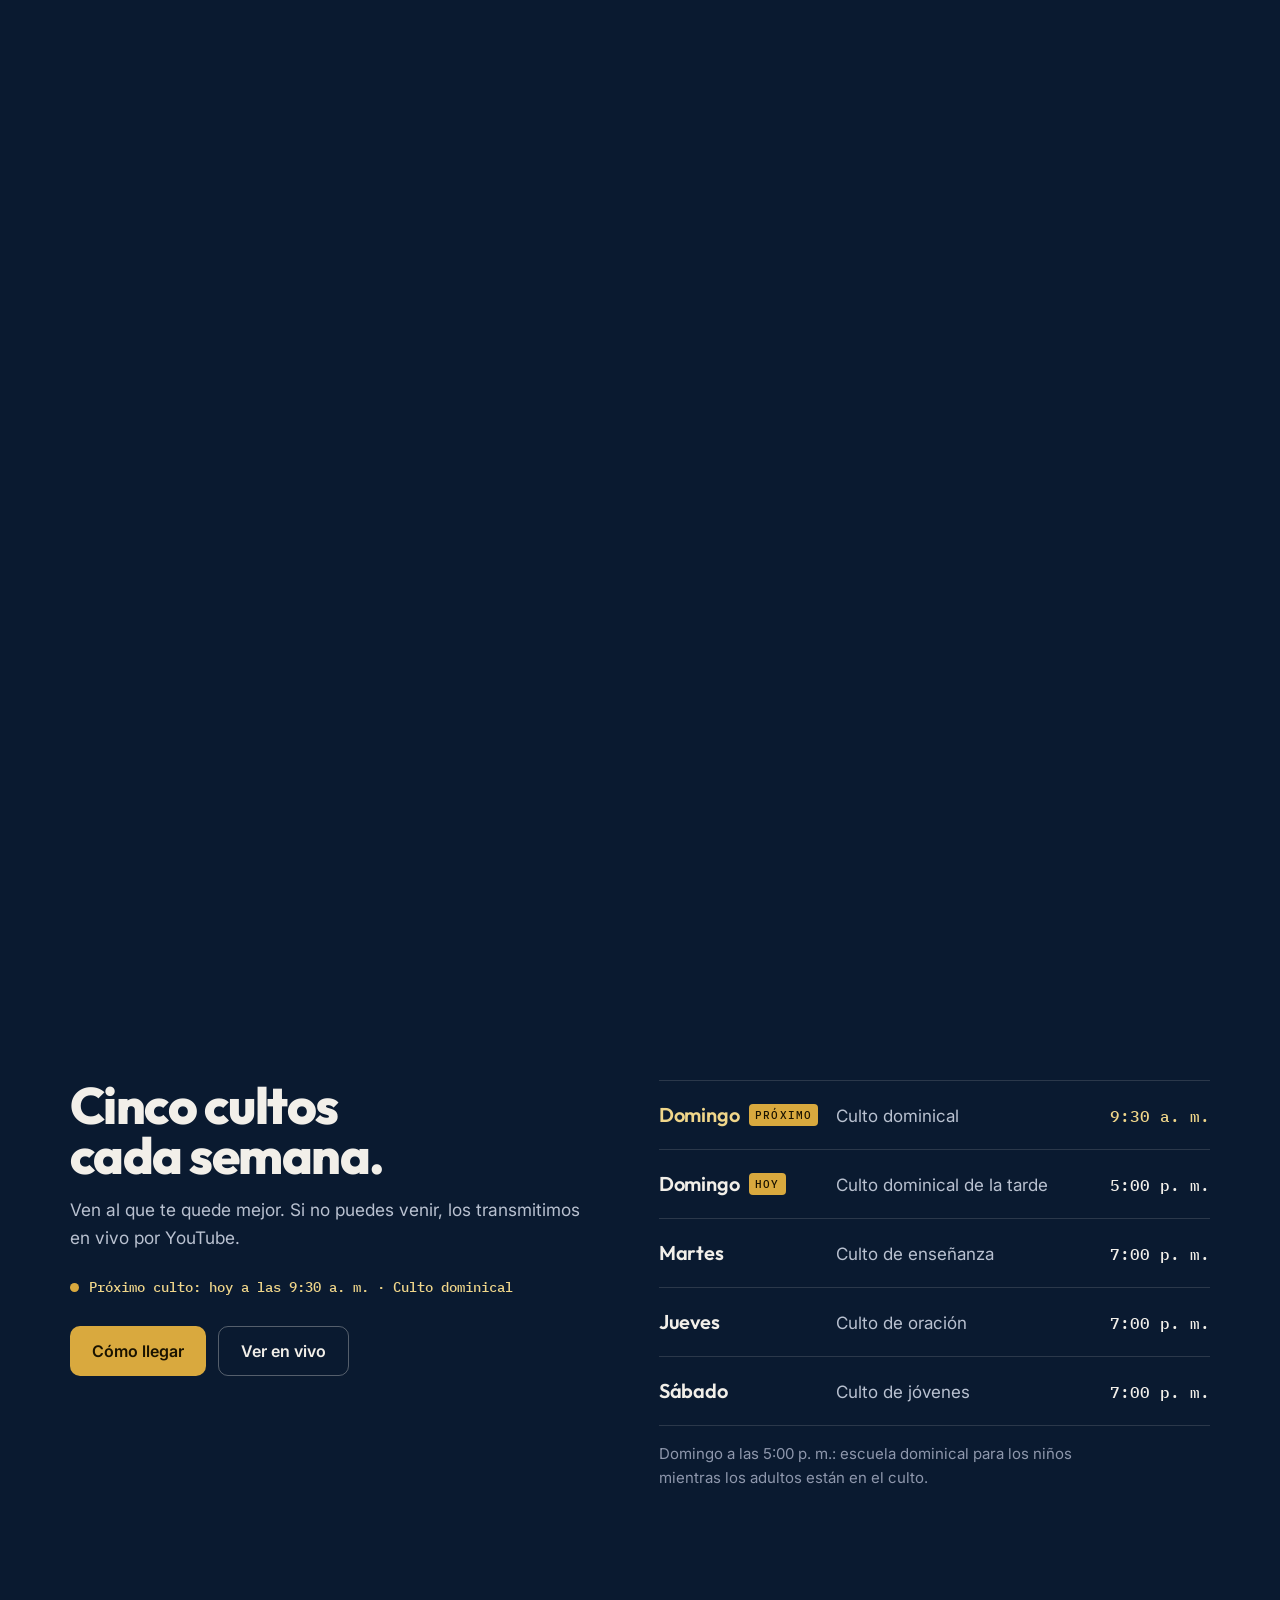
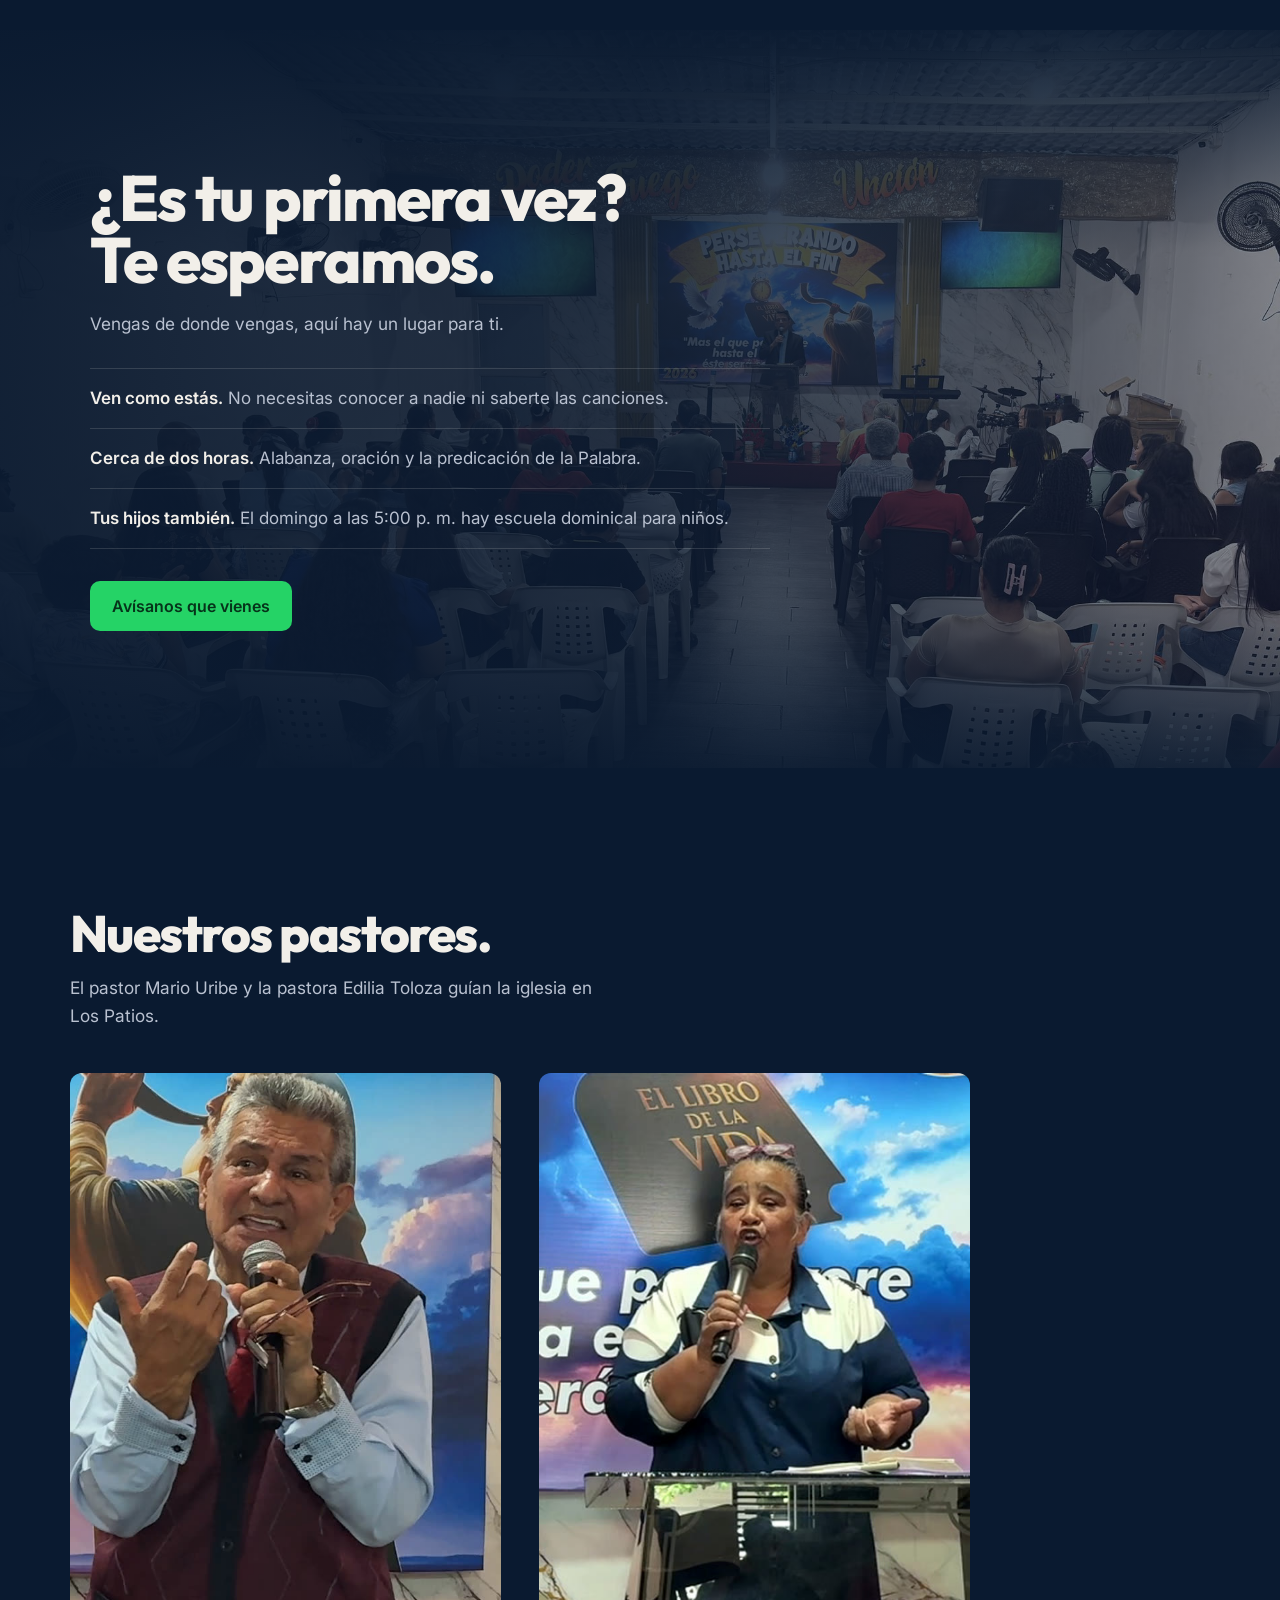
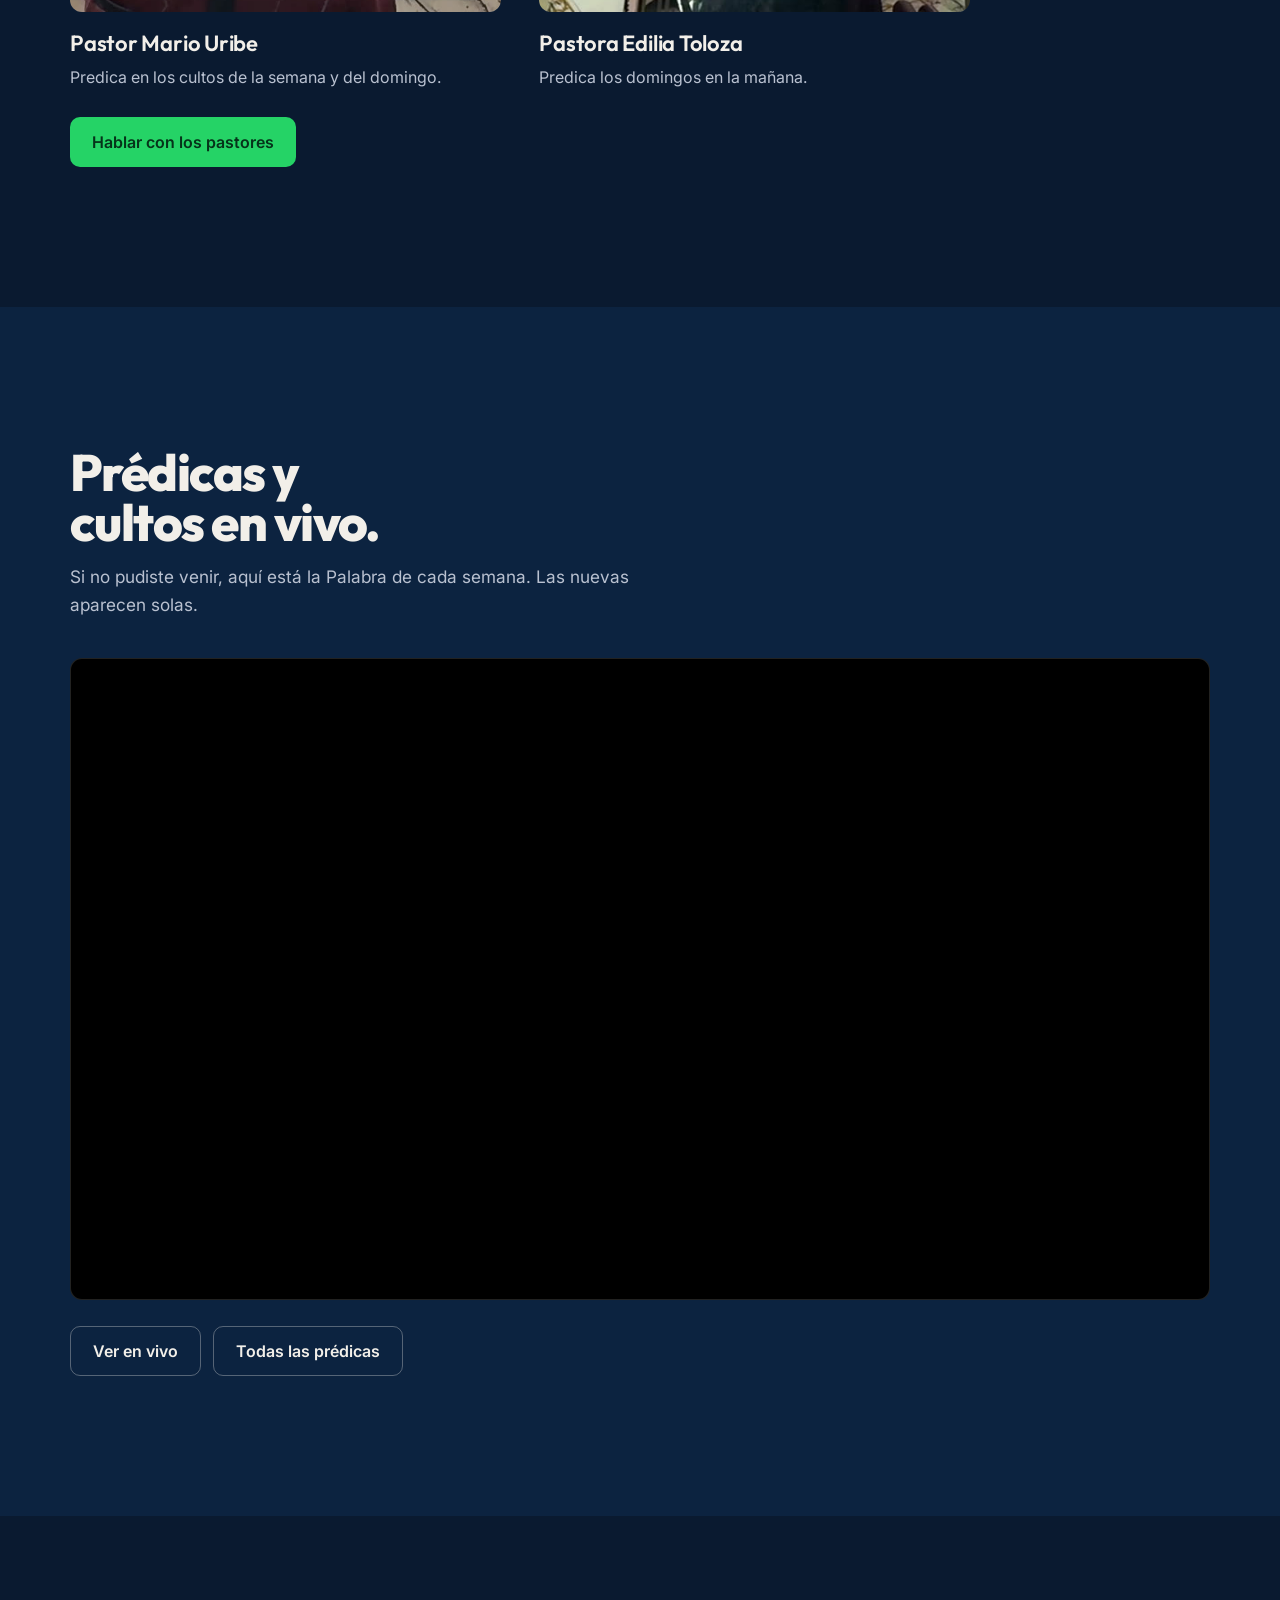
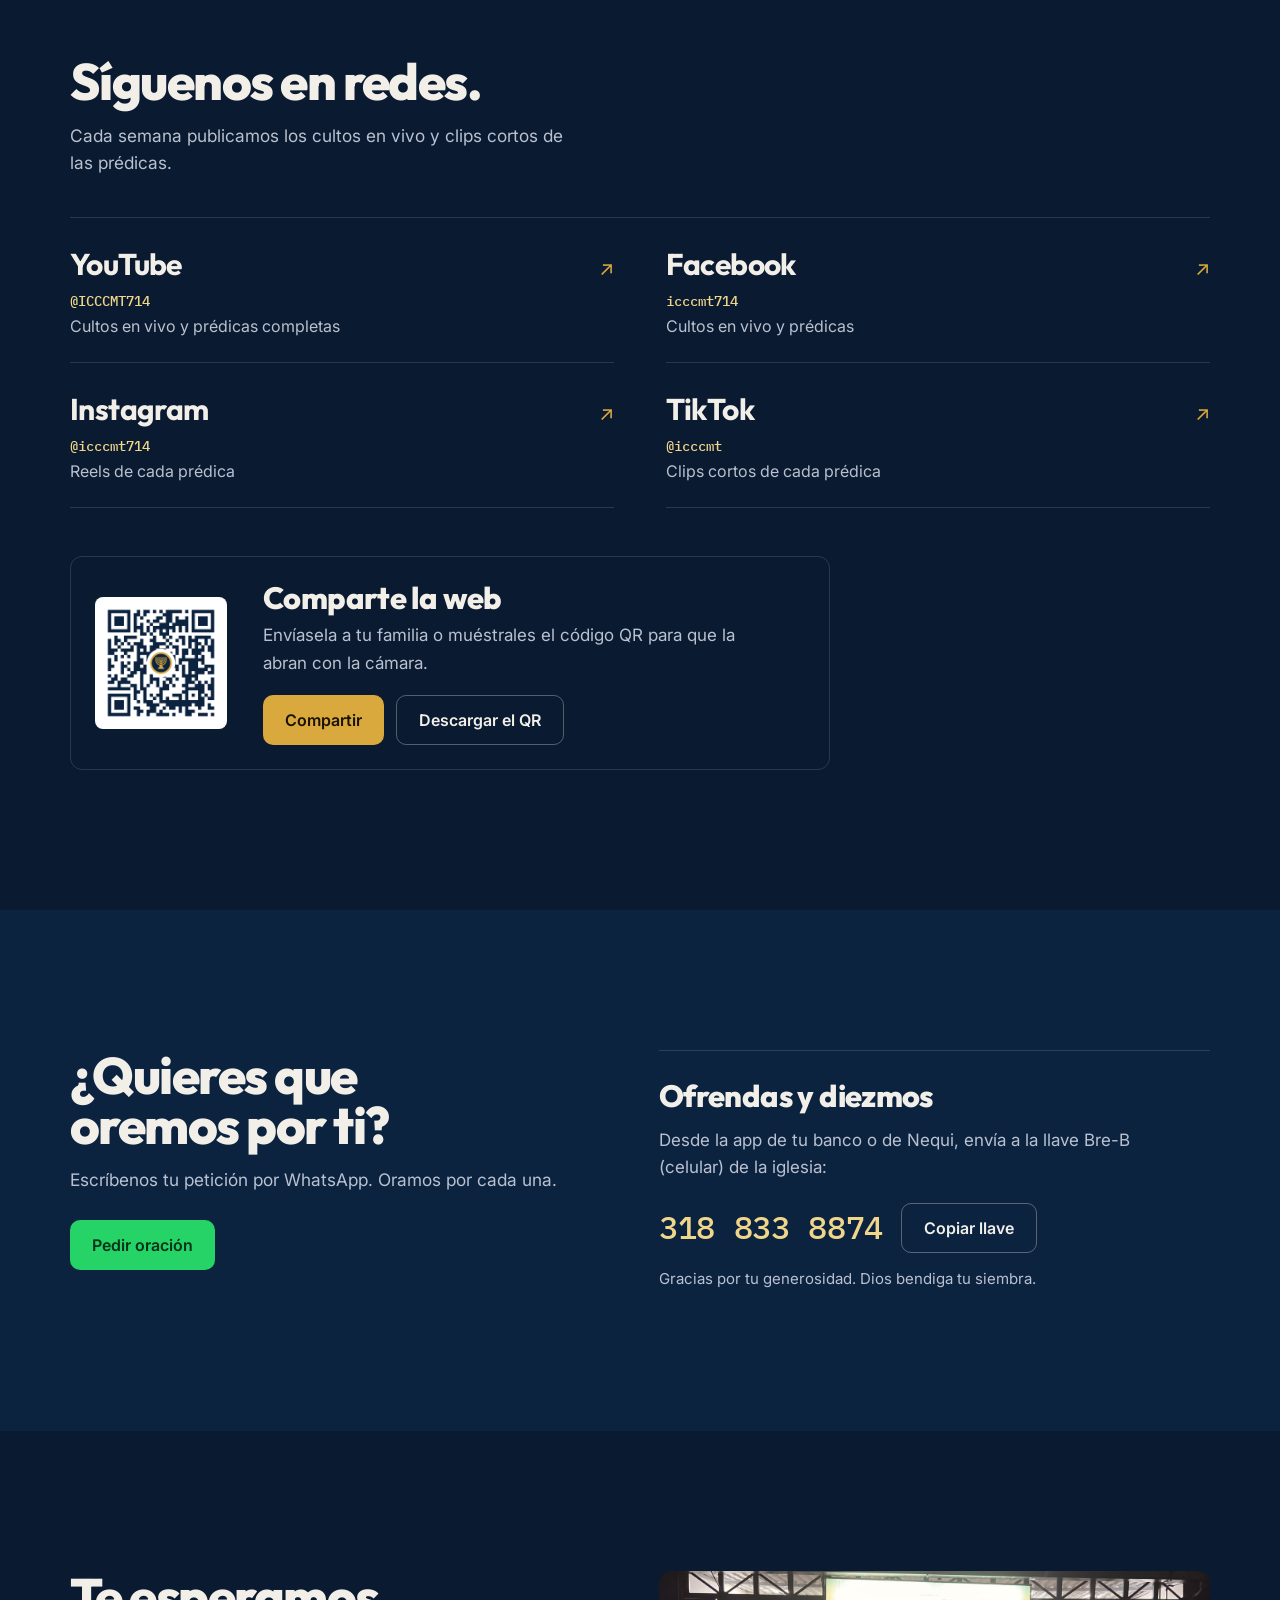
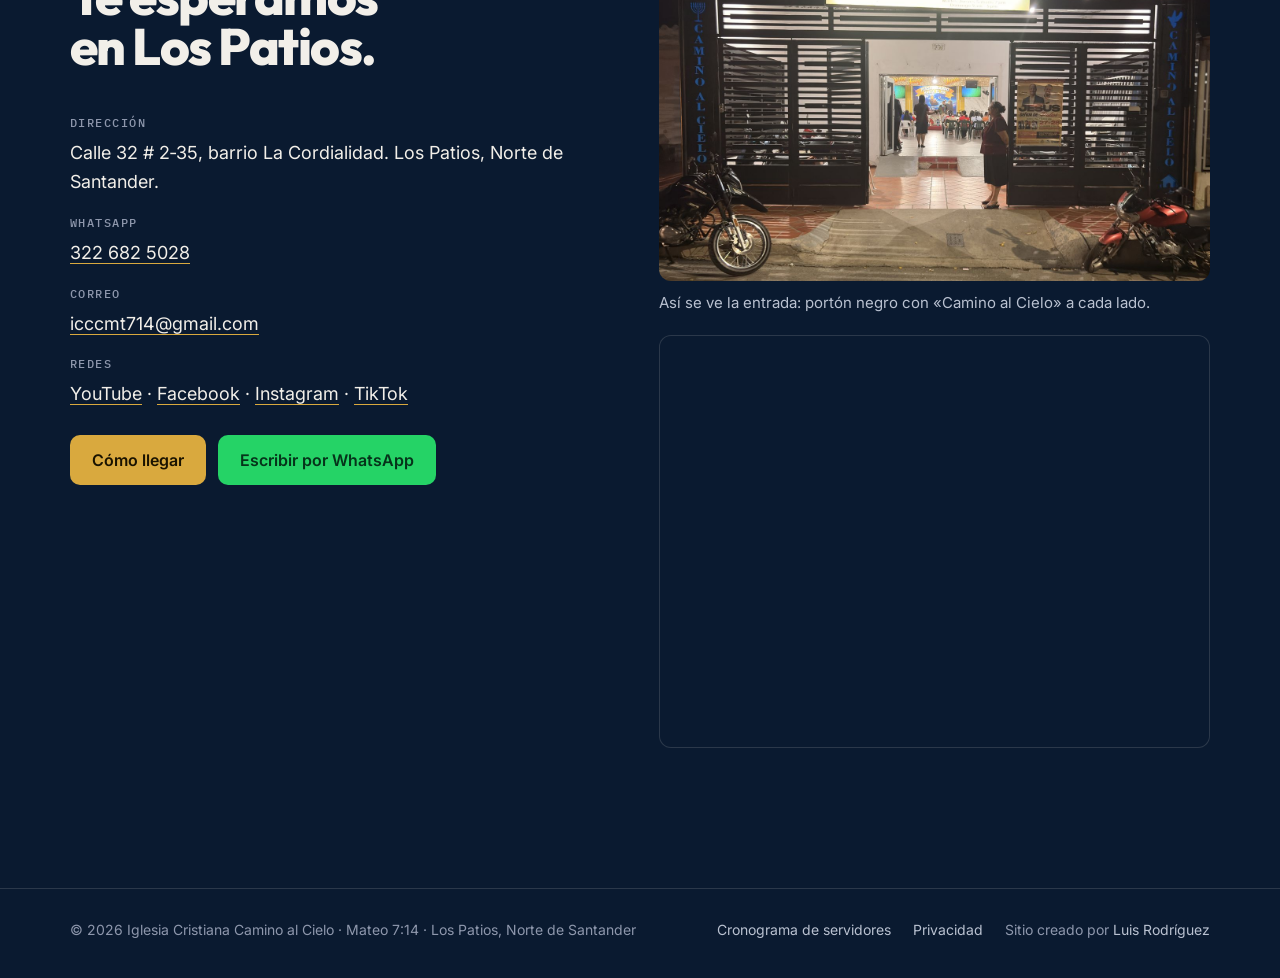
==== commit 7937e8a2: "Web: llave Bre-B de ofrendas y diezmos 318 833 8874 Co-Authored-By: Claude Opus 5.5 <noreply@anthrop" ====
--- a/index.html
+++ b/index.html
@@ -199,8 +199,8 @@
       </div>
       <div class="reveal ofrenda">
         <h3>Ofrendas y diezmos</h3>
-        <p>Desde la app de tu banco o de Nequi, envía a la llave Bre-B de la iglesia:</p>
-        <div class="llave"><code id="llave">@nequilui44</code><button type="button" class="btn btn-line" id="copiar">Copiar llave</button></div>
+        <p>Desde la app de tu banco o de Nequi, envía a la llave Bre-B (celular) de la iglesia:</p>
+        <div class="llave"><code id="llave">318 833 8874</code><button type="button" class="btn btn-line" id="copiar">Copiar llave</button></div>
         <p class="nota">Gracias por tu generosidad. Dios bendiga tu siembra.</p>
       </div>
     </div>
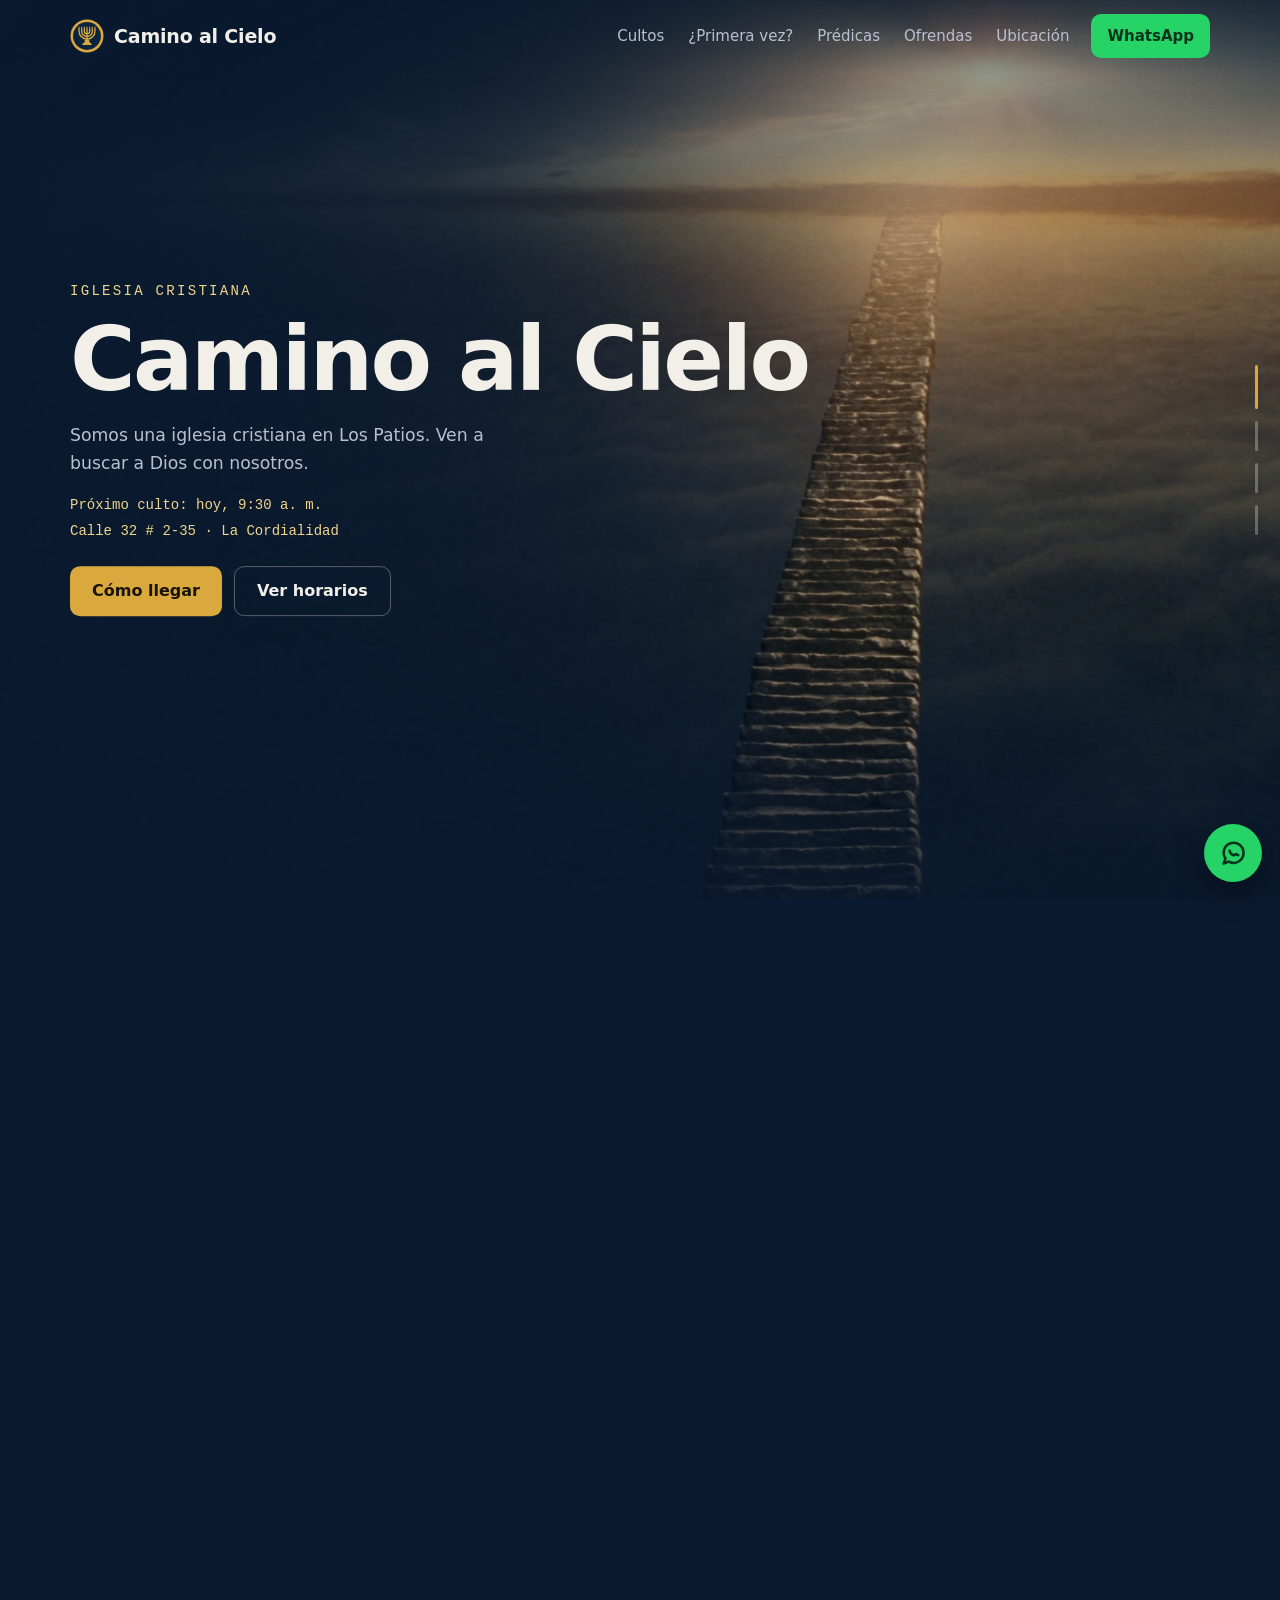
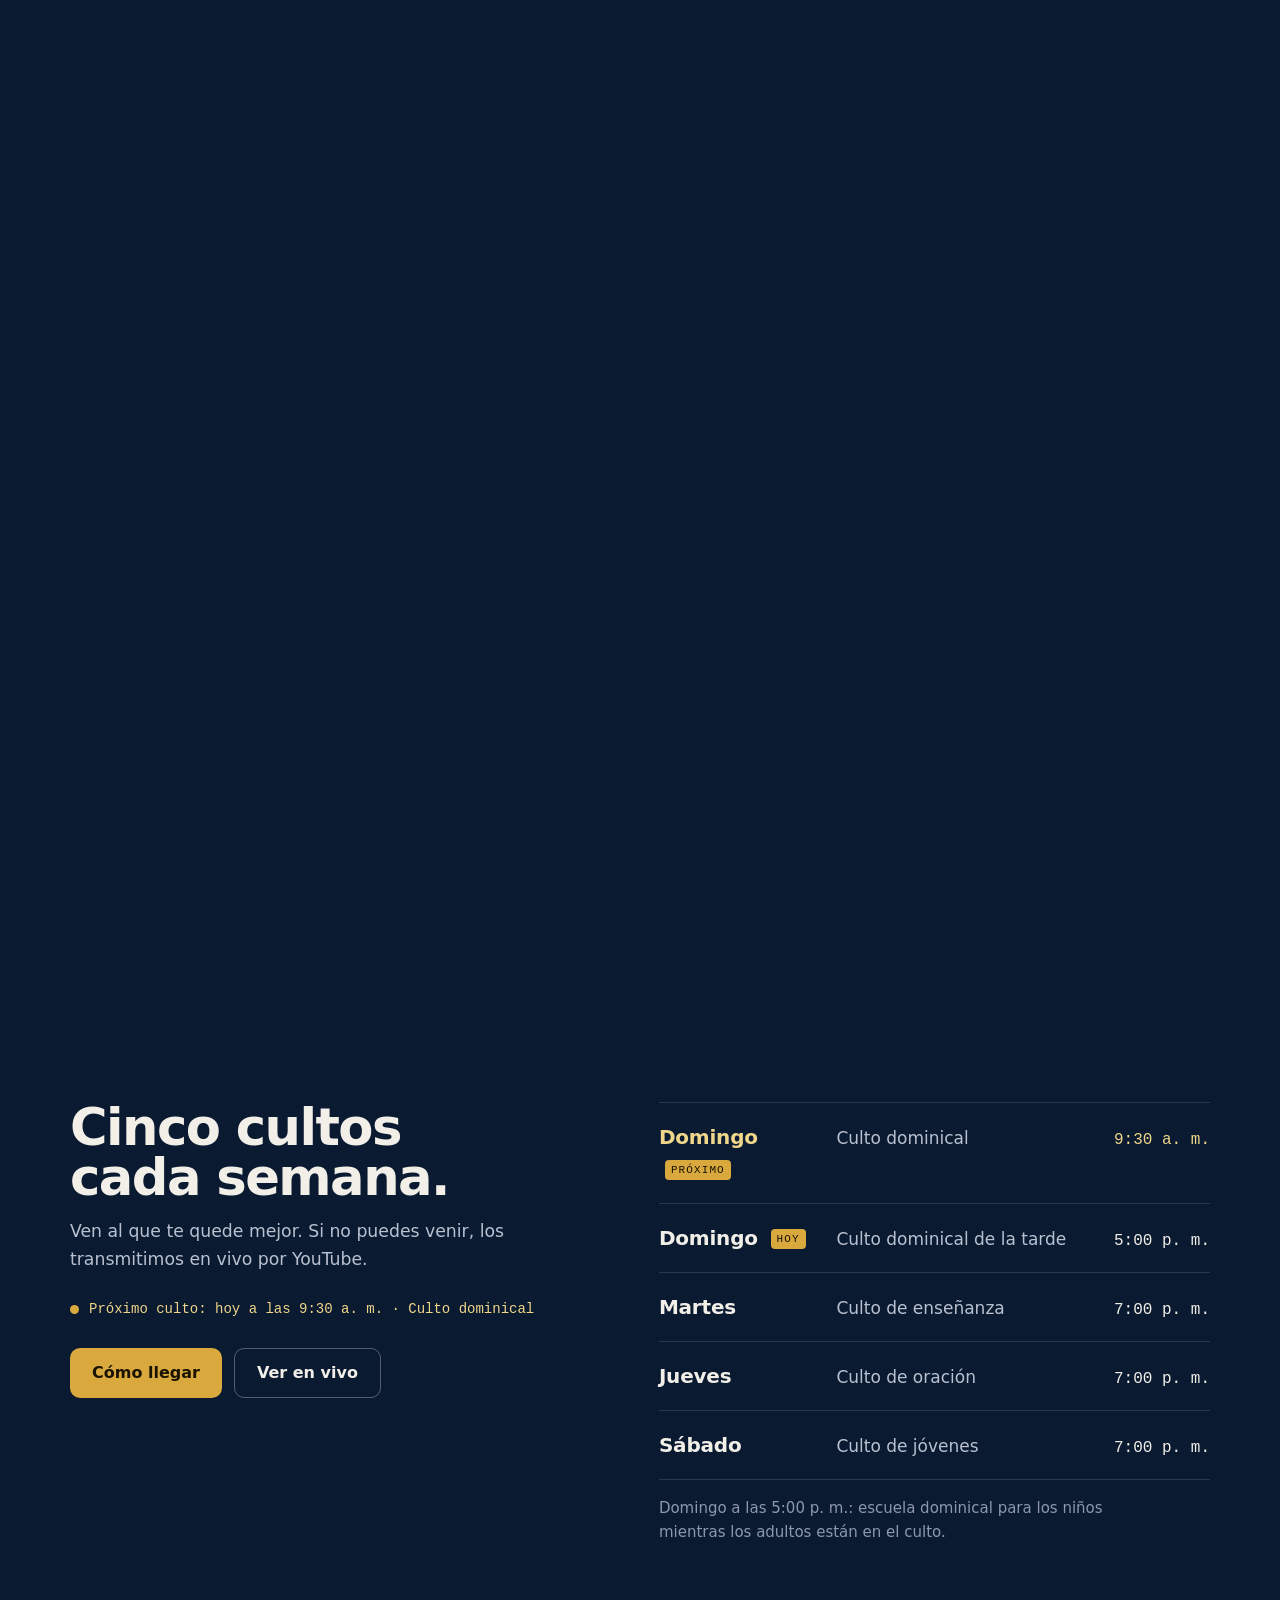
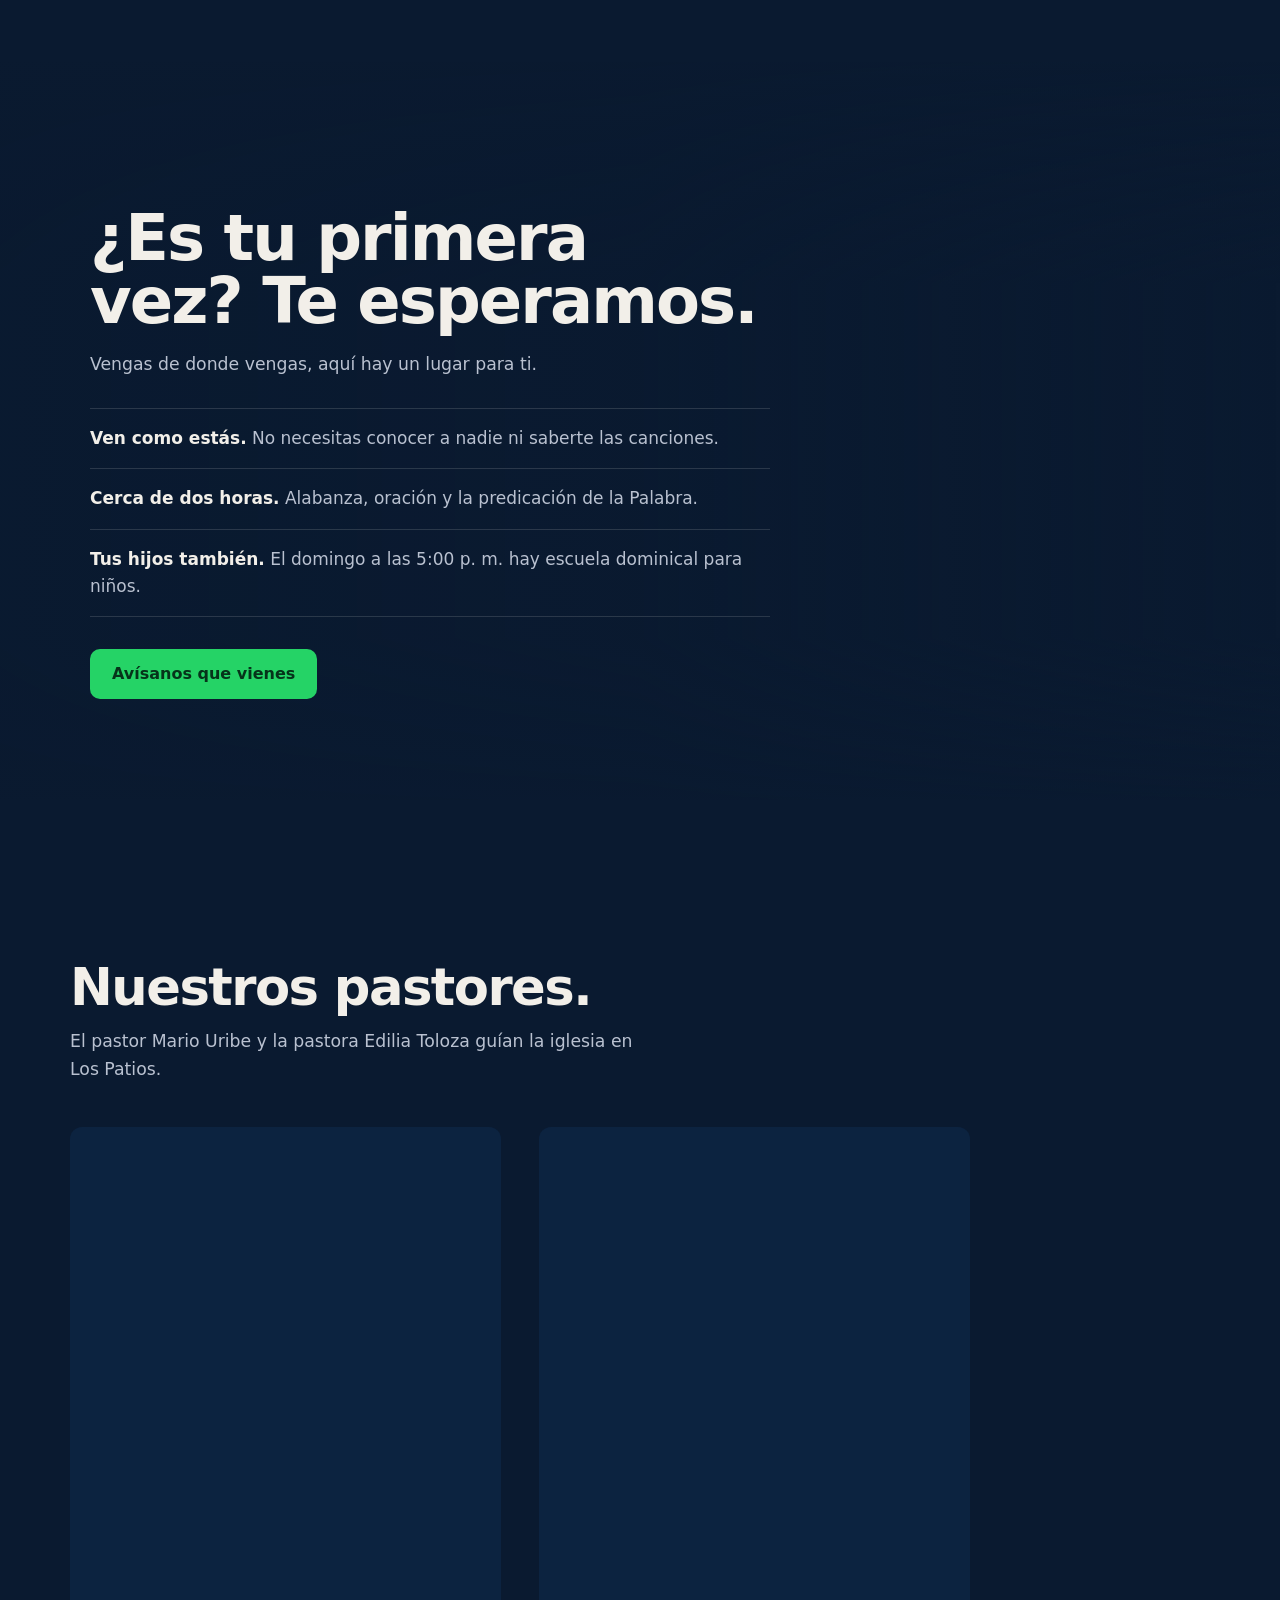
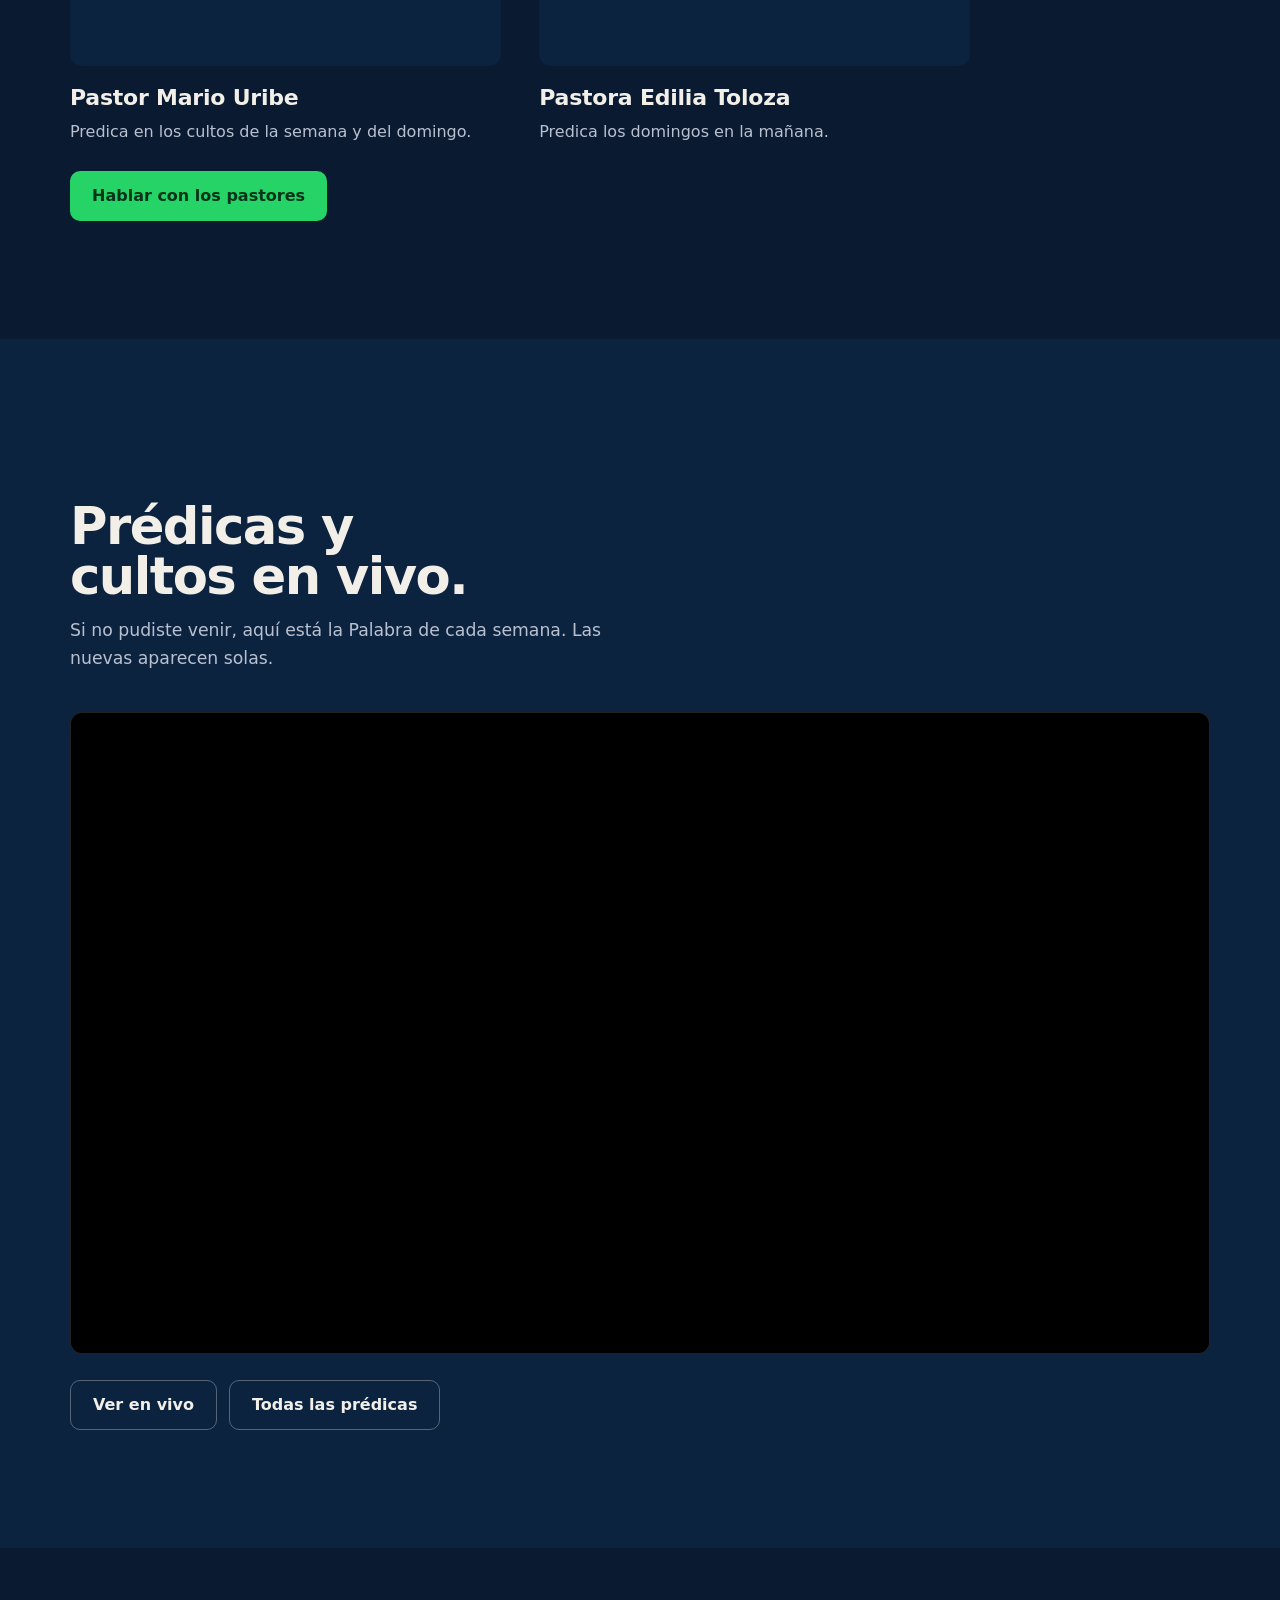
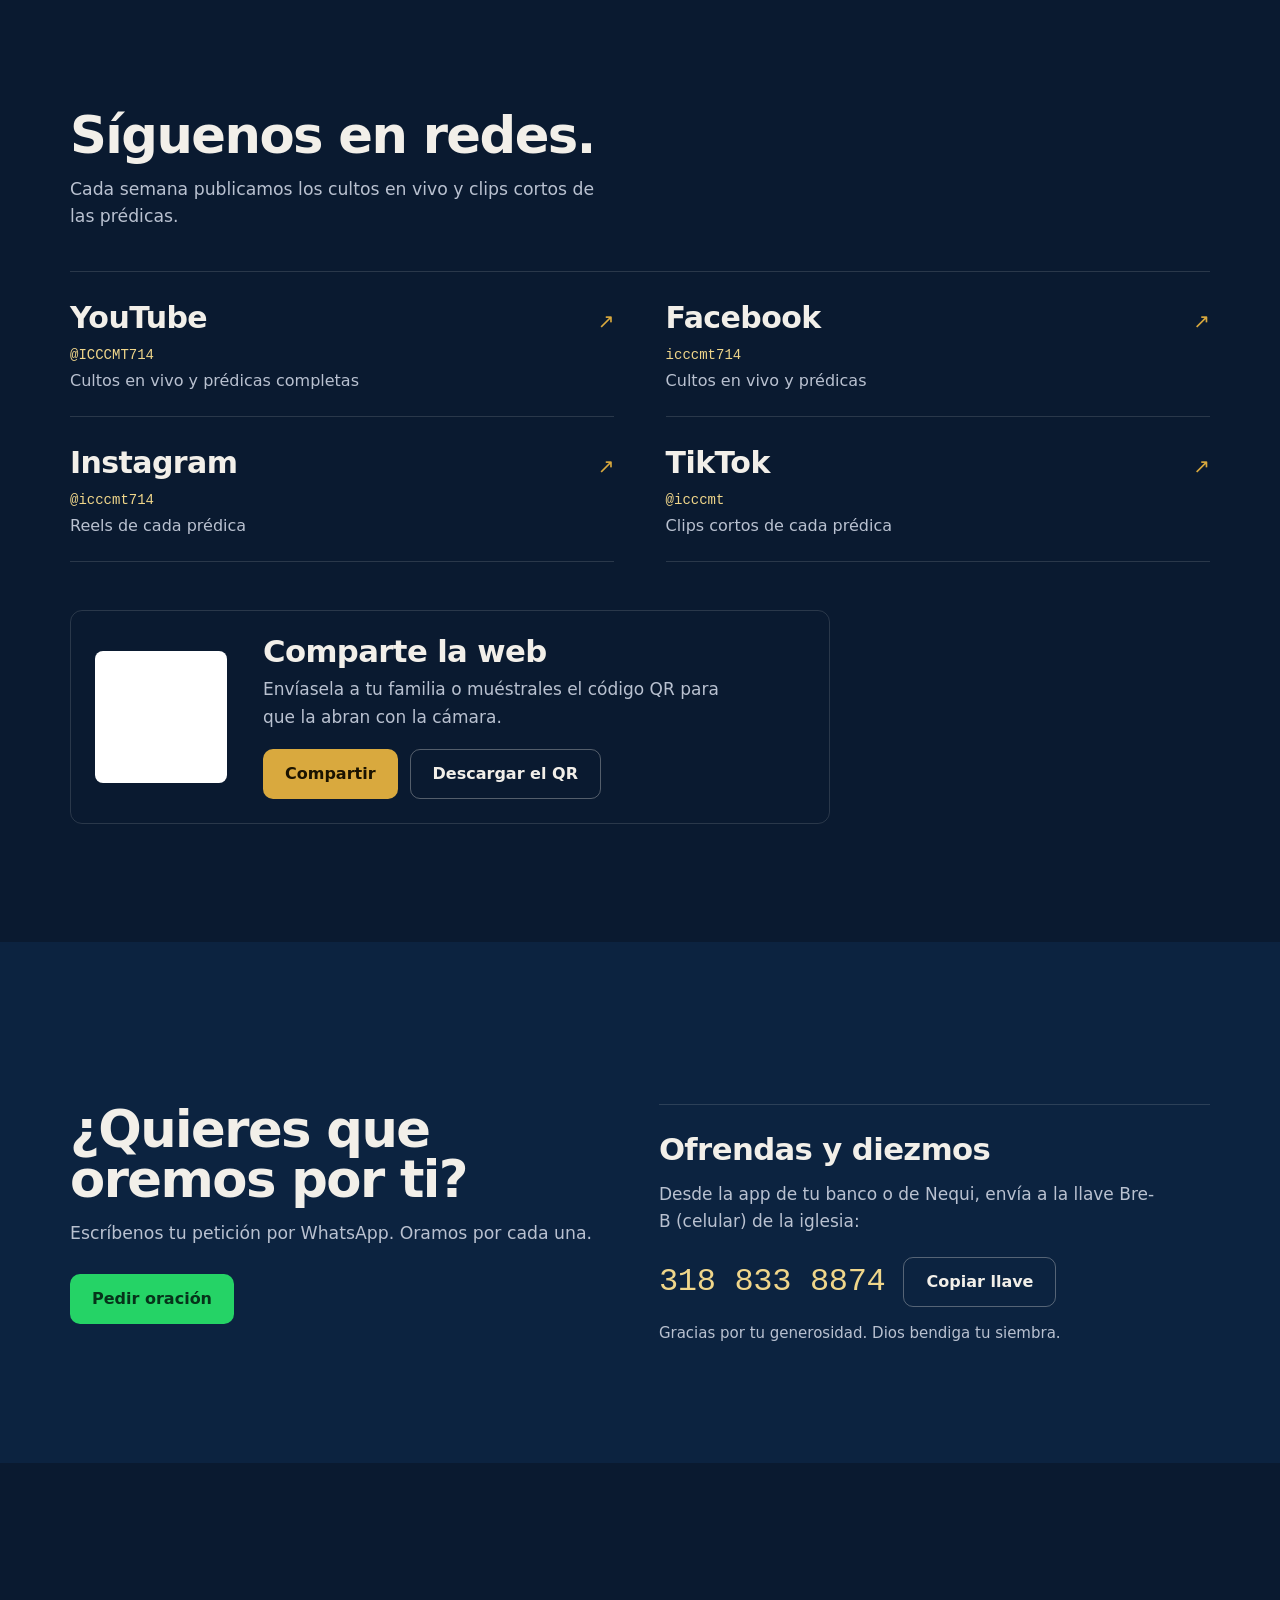
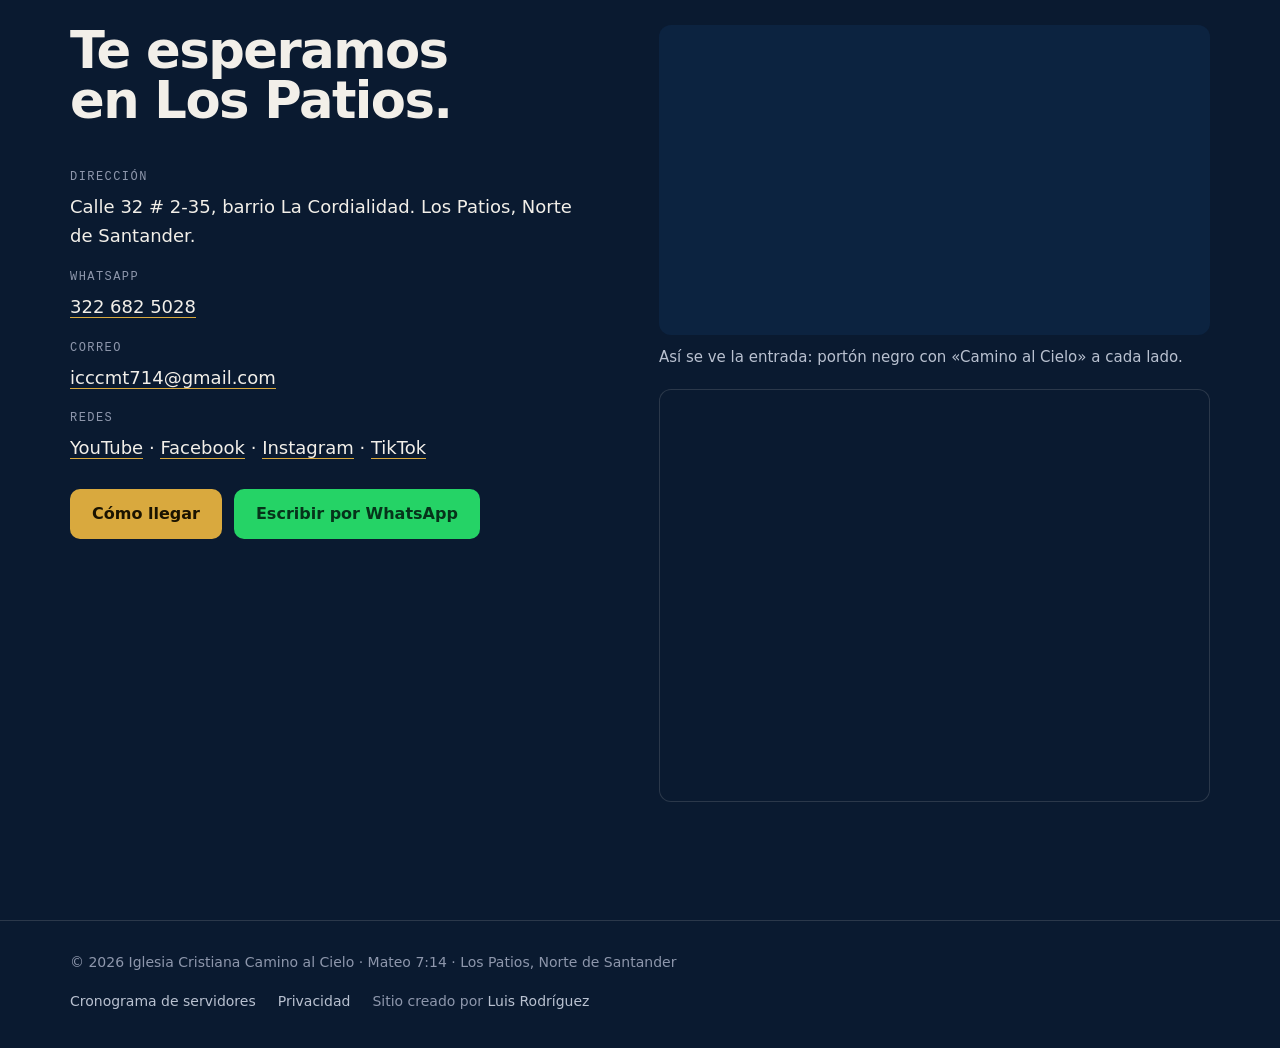
==== commit f4bd9dac: "Web: CSP y Referrer-Policy por <meta>, horario sin innerHTML - index.html y privacidad.html: Content" ====
--- a/index.html
+++ b/index.html
@@ -2,6 +2,10 @@
 <html lang="es-CO" class="no-js">
 <head>
 <meta charset="utf-8">
+<!-- Seguridad: solo se carga lo propio + Google Fonts, el video de YouTube (nocookie) y el mapa de Google.
+     Si agregas un recurso de otro sitio (script, iframe, fuente, imagen), agrégalo aquí o el navegador lo bloquea. -->
+<meta http-equiv="Content-Security-Policy" content="default-src 'none'; script-src 'self'; style-src 'self' https://fonts.googleapis.com; font-src https://fonts.gstatic.com; img-src 'self'; media-src 'self' blob:; connect-src 'self'; frame-src https://www.youtube-nocookie.com https://www.google.com https://maps.google.com; manifest-src 'self'; base-uri 'none'; form-action 'none'; upgrade-insecure-requests">
+<meta name="referrer" content="strict-origin-when-cross-origin">
 <meta name="viewport" content="width=device-width, initial-scale=1">
 <title>Iglesia Cristiana Camino al Cielo · Los Patios | Cultos y horarios</title>
 <meta name="description" content="Iglesia cristiana en Los Patios, Norte de Santander. Cultos el domingo a las 9:30 a. m. y 5:00 p. m.; martes, jueves y sábado a las 7:00 p. m. Calle 32 # 2-35, barrio La Cordialidad.">
@@ -224,7 +228,7 @@
           <img src="img/fachada.jpg" alt="Fachada de la iglesia de noche: portón negro abierto con las letras Camino al Cielo a cada lado" width="1400" height="788" loading="lazy">
           <figcaption>Así se ve la entrada: portón negro con «Camino al Cielo» a cada lado.</figcaption>
         </figure>
-        <div class="mapa"><iframe id="mapa" title="Mapa: Calle 32 # 2-35, La Cordialidad, Los Patios" loading="lazy" referrerpolicy="no-referrer-when-downgrade"></iframe></div>
+        <div class="mapa"><iframe id="mapa" title="Mapa: Calle 32 # 2-35, La Cordialidad, Los Patios" loading="lazy" referrerpolicy="strict-origin-when-cross-origin"></iframe></div>
       </div>
     </div>
   </section>
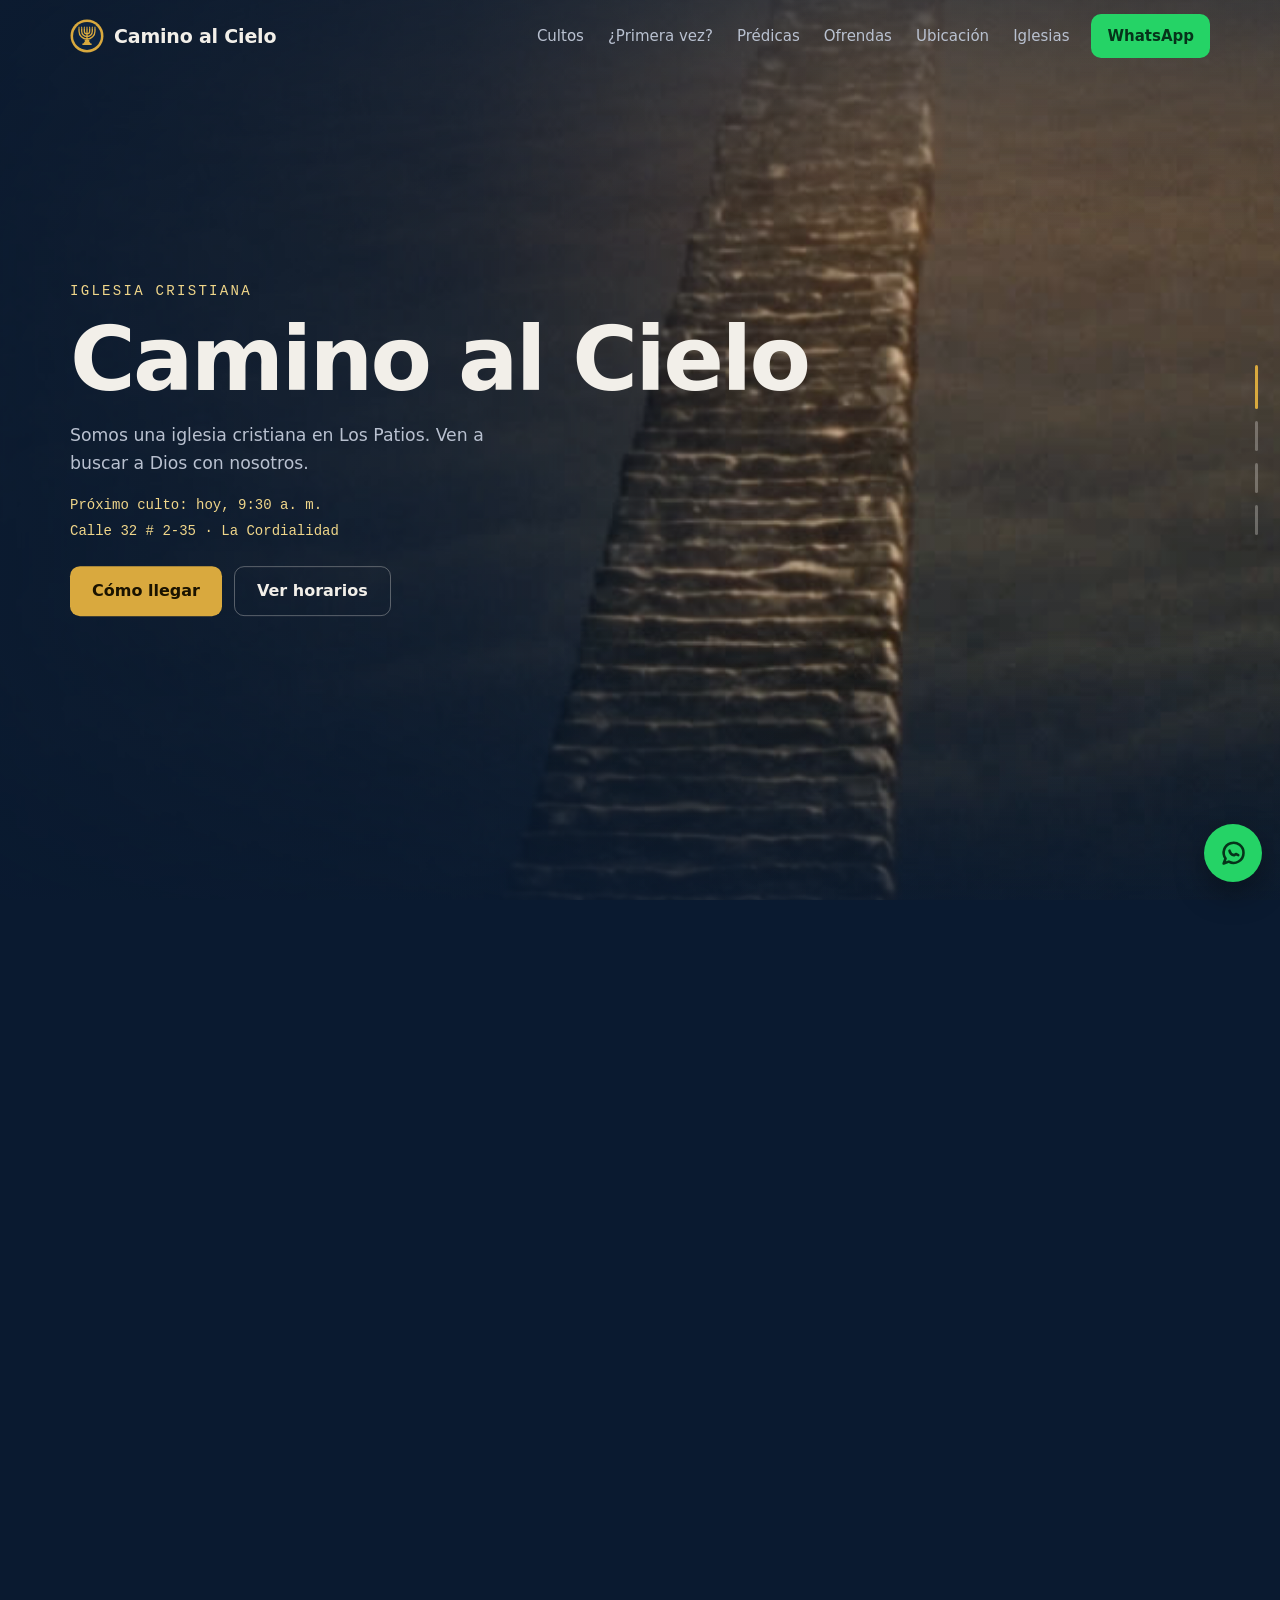
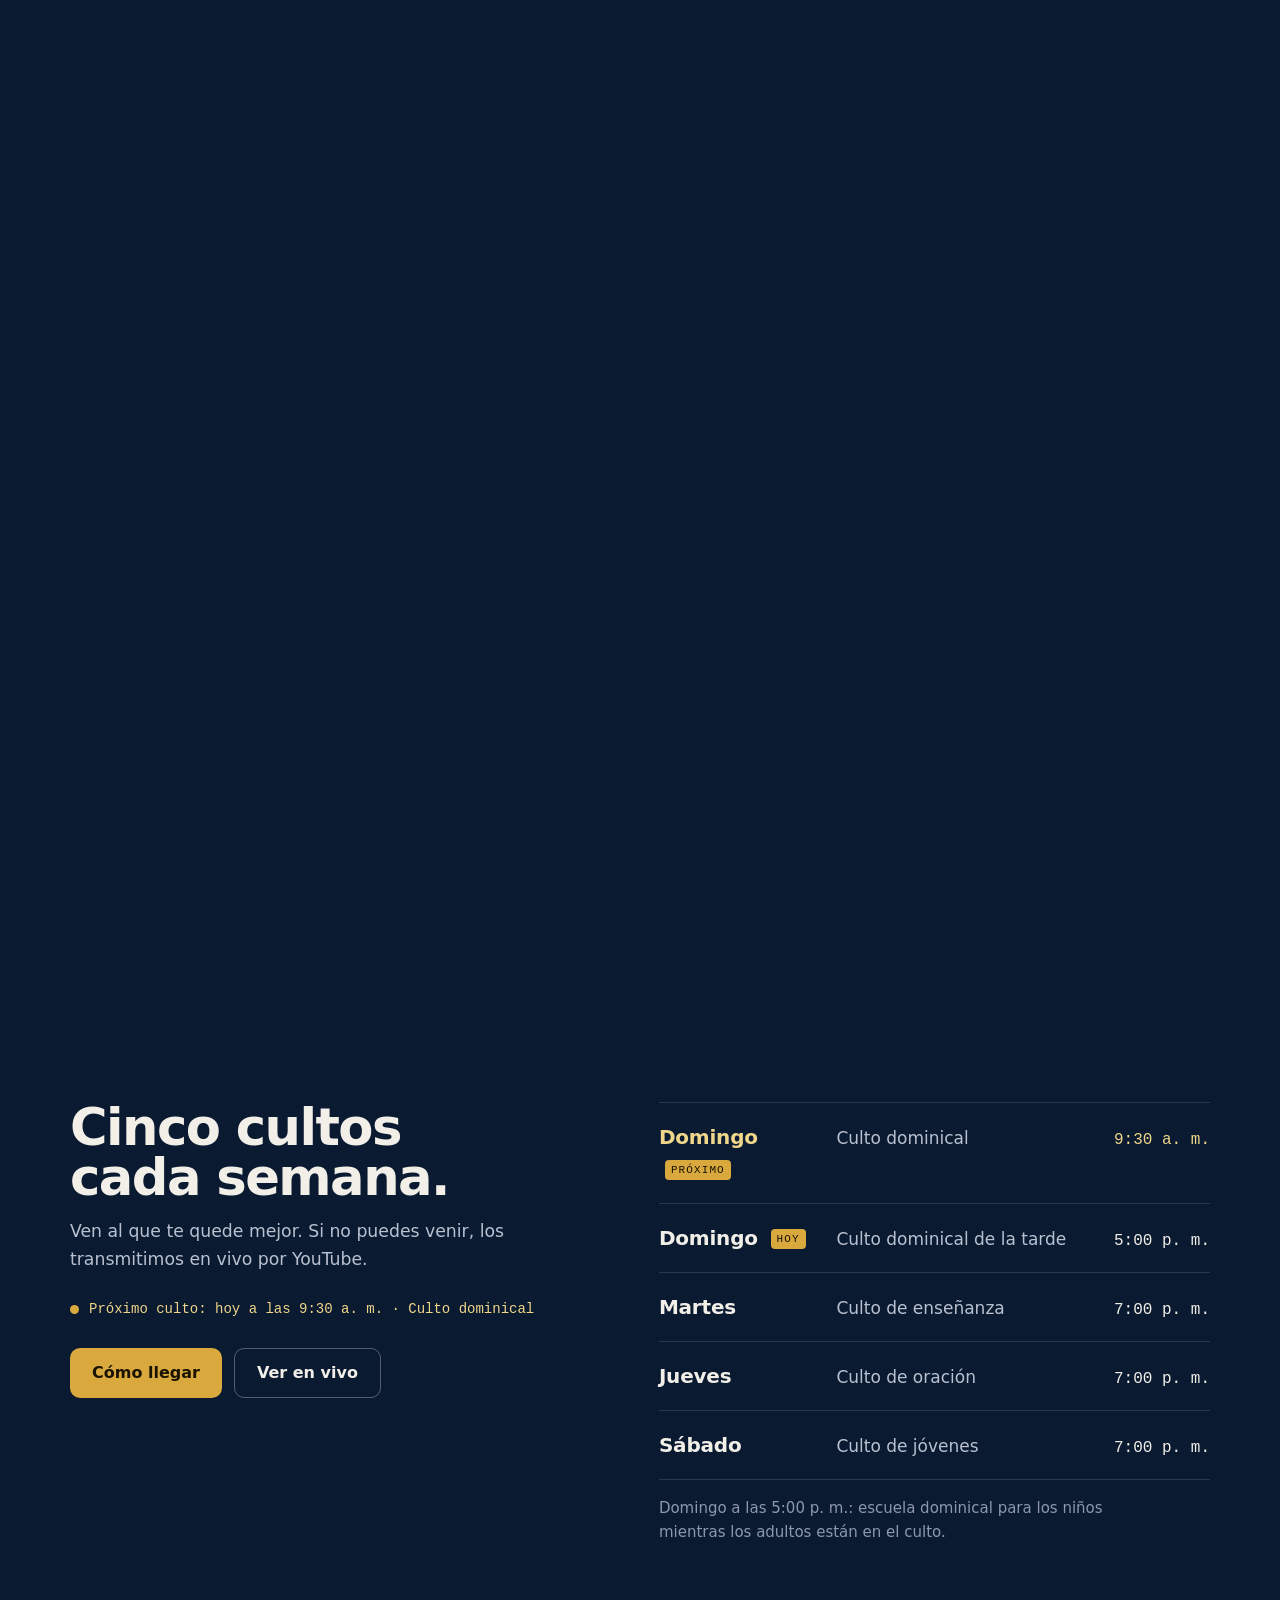
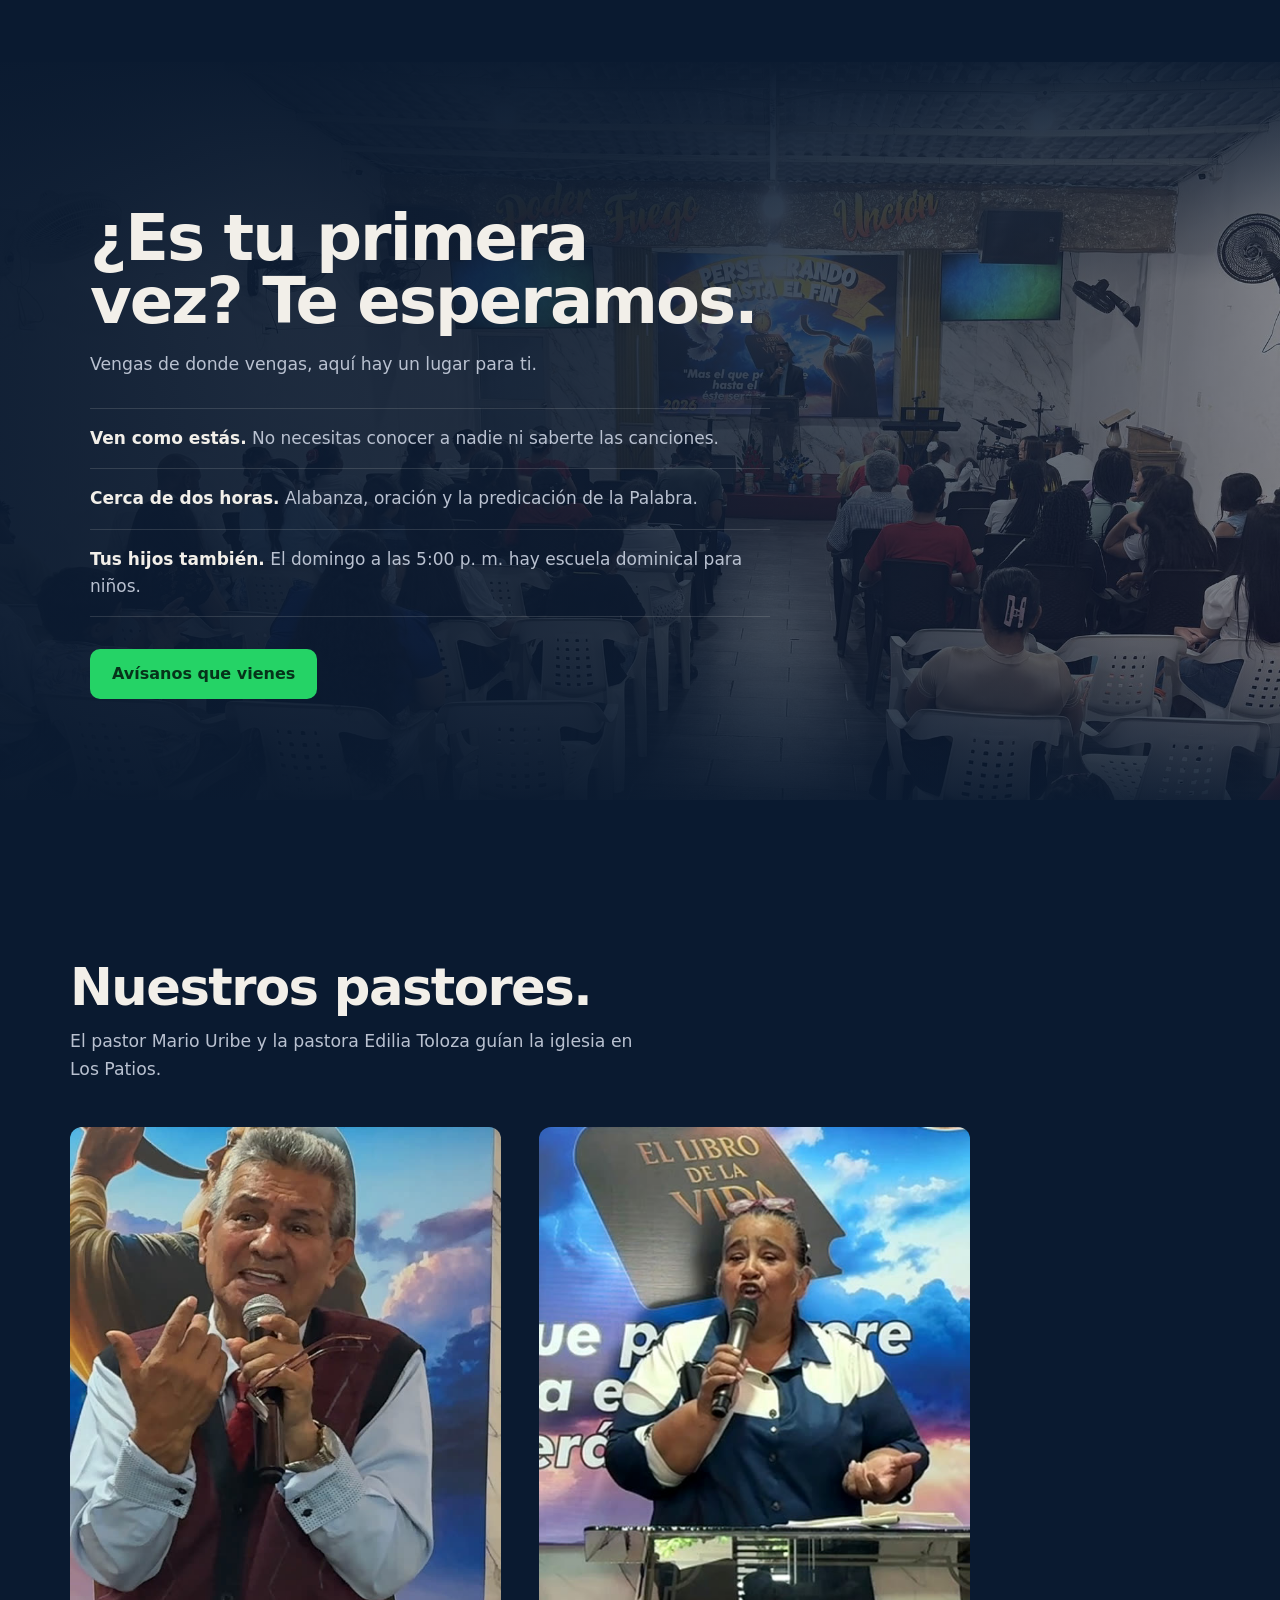
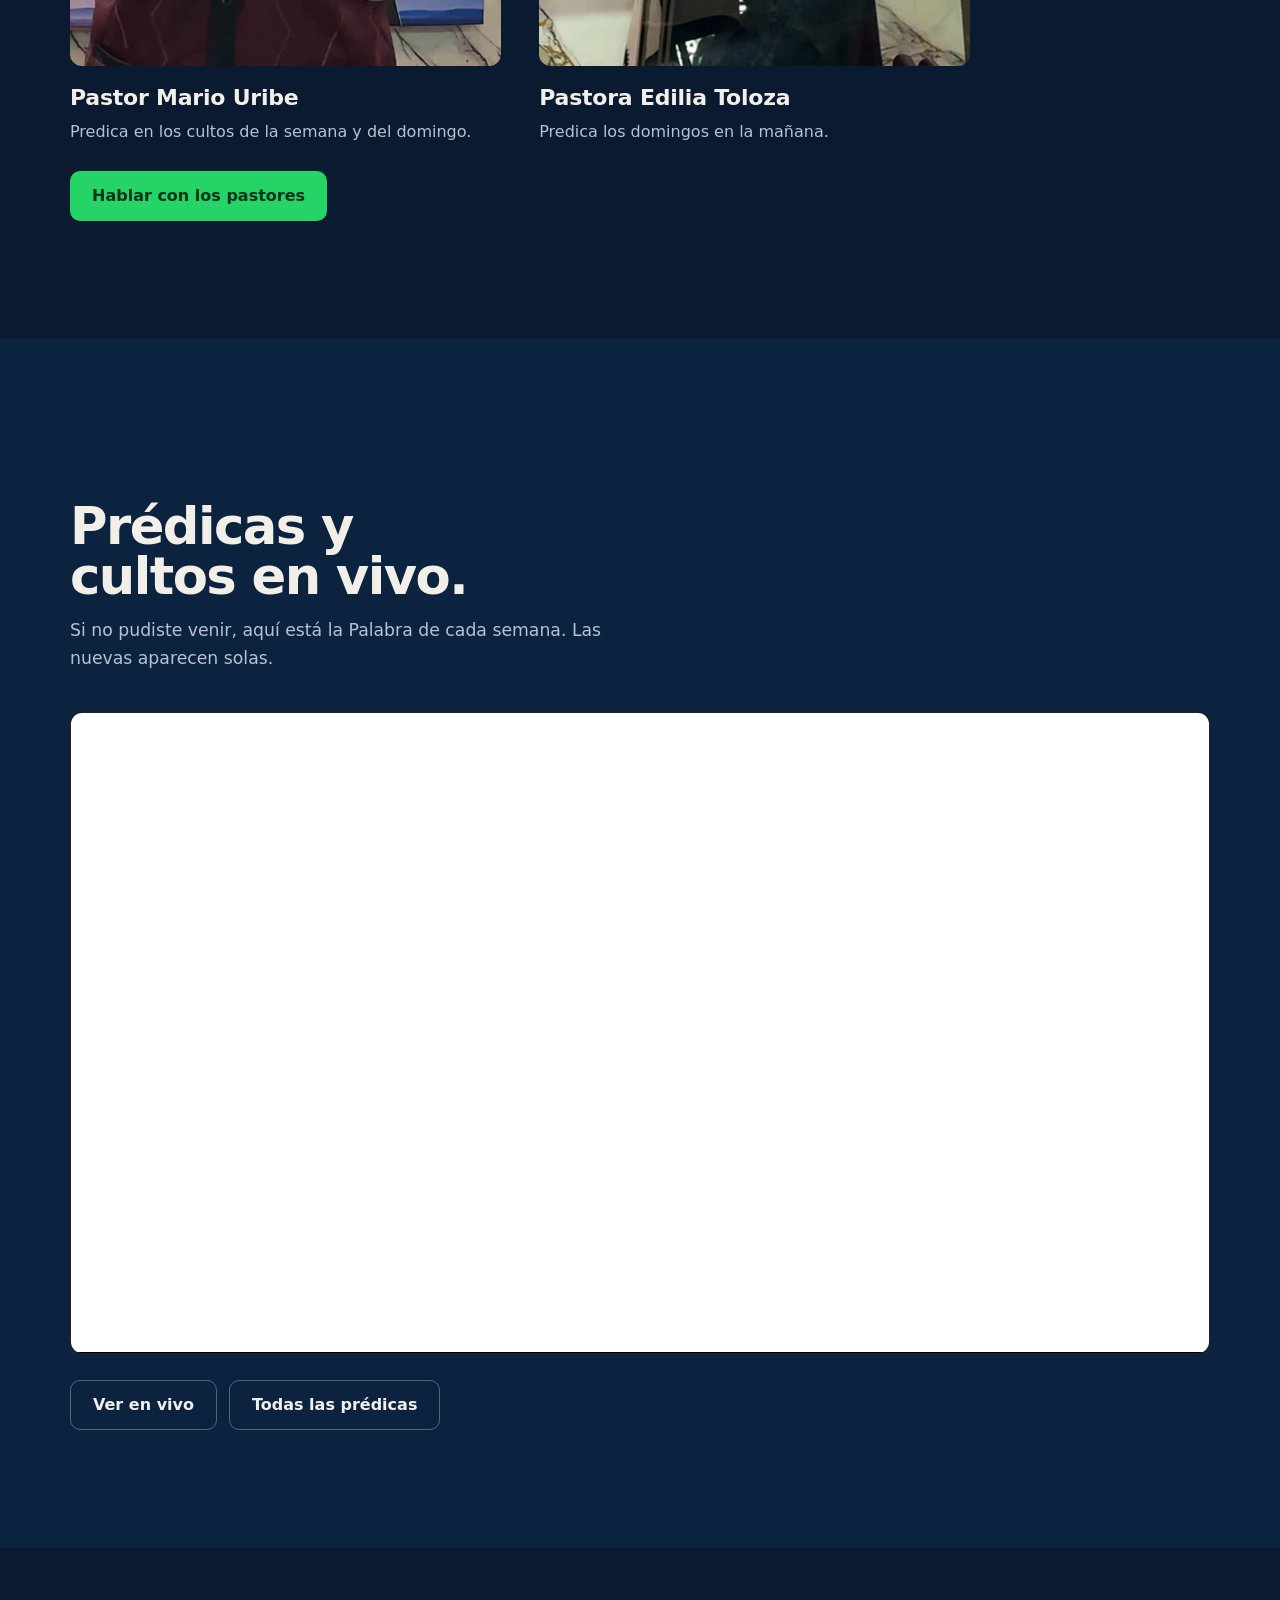
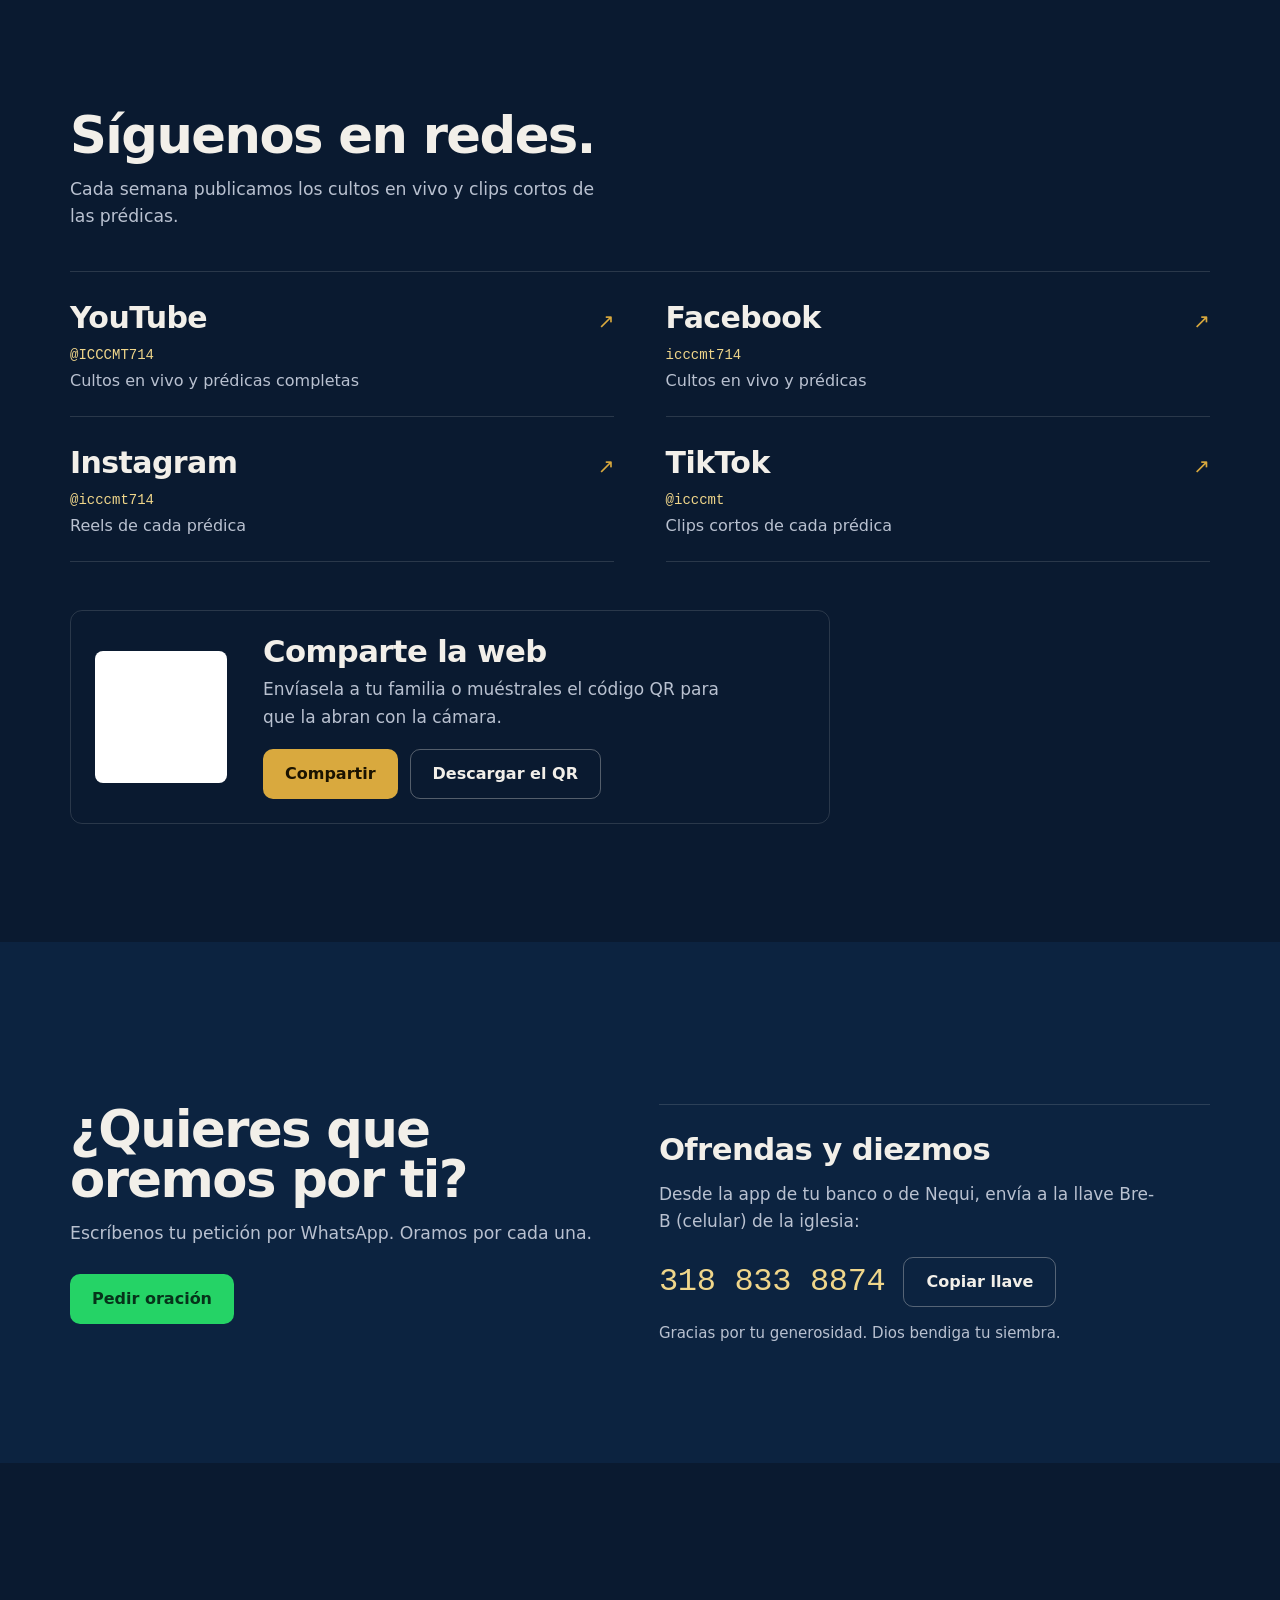
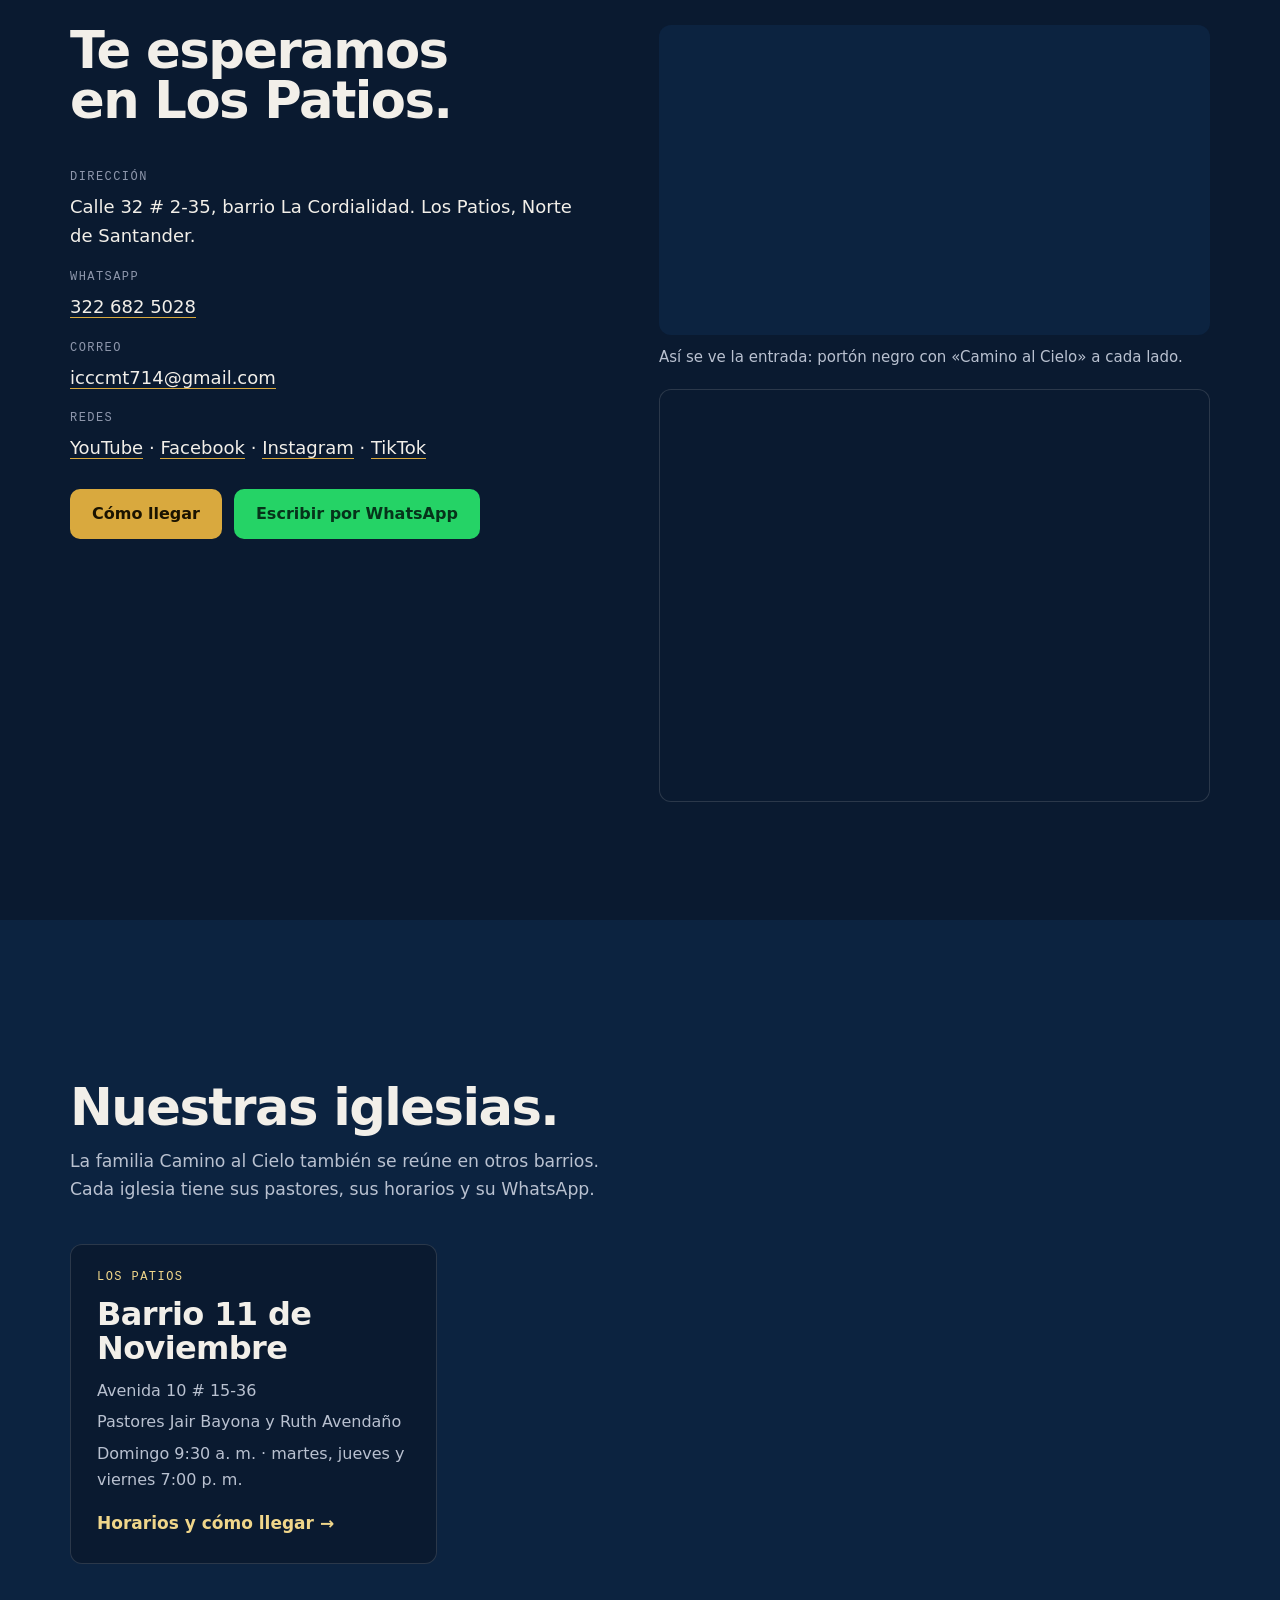
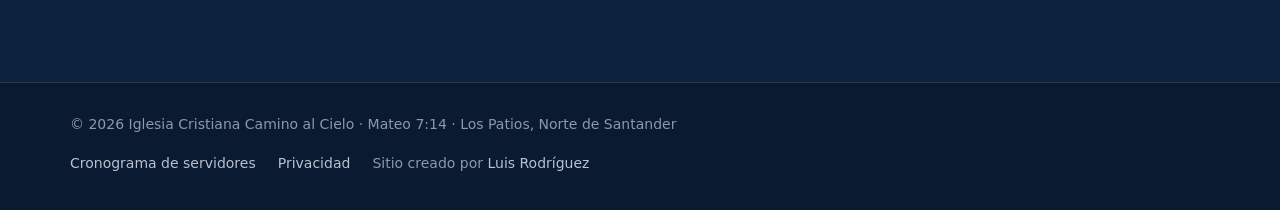
==== commit 1d3d3722: "Web: página de la iglesia del barrio 11 de Noviembre y sección «Nuestras iglesias» - /once-de-noviem" ====
--- a/index.html
+++ b/index.html
@@ -55,13 +55,13 @@
 <header class="nav" id="nav">
   <div class="wrap">
     <a class="logo" href="#inicio" aria-label="Iglesia Cristiana Camino al Cielo, inicio"><img src="img/sello.svg" alt="" width="34" height="34"><span>Camino al Cielo</span></a>
-    <nav class="nav-links" aria-label="Secciones"><a href="#cultos">Cultos</a><a href="#visita">¿Primera vez?</a><a href="#predicas">Prédicas</a><a href="#ofrendas">Ofrendas</a><a href="#ubicacion">Ubicación</a></nav>
+    <nav class="nav-links" aria-label="Secciones"><a href="#cultos">Cultos</a><a href="#visita">¿Primera vez?</a><a href="#predicas">Prédicas</a><a href="#ofrendas">Ofrendas</a><a href="#ubicacion">Ubicación</a><a href="#iglesias">Iglesias</a></nav>
     <a class="btn btn-wa btn-nav" data-wa href="#">WhatsApp</a>
     <button class="burger" id="burger" aria-label="Abrir menú" aria-expanded="false" aria-controls="menu"><svg viewBox="0 0 24 24" fill="none" stroke="currentColor" stroke-width="2" stroke-linecap="round"><path d="M4 7h16M4 12h16M4 17h16"/></svg></button>
   </div>
 </header>
 <div class="menu" id="menu">
-  <a href="#cultos">Cultos</a><a href="#visita">¿Primera vez?</a><a href="#predicas">Prédicas</a><a href="#ofrendas">Ofrendas</a><a href="#ubicacion">Ubicación</a>
+  <a href="#cultos">Cultos</a><a href="#visita">¿Primera vez?</a><a href="#predicas">Prédicas</a><a href="#ofrendas">Ofrendas</a><a href="#ubicacion">Ubicación</a><a href="#iglesias">Nuestras iglesias</a>
   <a class="btn btn-wa" data-wa href="#">Escribir por WhatsApp</a>
 </div>
 
@@ -232,6 +232,21 @@
       </div>
     </div>
   </section>
+
+  <!-- 9. Nuestras iglesias: la lista la escribe _sedes/hacer_sedes.py desde _sedes/sedes.json (no editar entre las marcas) -->
+  <section class="section section-alt" id="iglesias">
+    <div class="wrap">
+      <div class="reveal">
+        <h2 class="h-section">Nuestras iglesias.</h2>
+        <p class="lead">La familia Camino al Cielo también se reúne en otros barrios. Cada iglesia tiene sus pastores, sus horarios y su WhatsApp.</p>
+      </div>
+      <ul class="iglesias reveal">
+<!-- iglesias:inicio -->
+        <li><a href="/once-de-noviembre/"><small>Los Patios</small><b>Barrio 11 de Noviembre</b><span class="nowrap">Avenida 10 # 15-36</span><span>Pastores Jair Bayona y Ruth Avendaño</span><span>Domingo 9:30 a. m. · martes, jueves y viernes 7:00 p. m.</span><em>Horarios y cómo llegar →</em></a></li>
+<!-- iglesias:fin -->
+      </ul>
+    </div>
+  </section>
 </main>
 
 <footer class="footer">
--- a/styles.css
+++ b/styles.css
@@ -153,6 +153,25 @@
 .mapa { aspect-ratio: 4 / 3; border-radius: var(--r); overflow: hidden; border: 1px solid var(--line); background: var(--bg); }
 .mapa iframe { width: 100%; height: 100%; border: 0; display: block; filter: saturate(.85); }
 
+/* ---- nuestras iglesias (lista en index.html, generada por _sedes/hacer_sedes.py) ---- */
+.iglesias { list-style: none; padding: 0; margin: 40px 0 0; display: grid; grid-template-columns: repeat(auto-fill, minmax(min(100%, 340px), 1fr)); gap: 20px; }
+.iglesias a { display: grid; align-content: start; gap: 6px; height: 100%; padding: 26px; border: 1px solid var(--line); border-radius: var(--r); background: var(--bg); text-decoration: none; transition: border-color .2s; }
+.iglesias a:hover { border-color: var(--accent); }
+.iglesias small { font: 500 12px/1 var(--mono); letter-spacing: .12em; text-transform: uppercase; color: var(--accent-2); }
+.iglesias b { font-family: var(--display); font-weight: 700; font-size: clamp(26px, 2.6vw, 32px); letter-spacing: -.02em; line-height: 1.08; margin: 8px 0 6px; }
+.iglesias span { color: var(--ink-2); font-size: 16px; }
+.iglesias em { font-style: normal; font-weight: 600; color: var(--accent-2); margin-top: 12px; }
+
+/* ---- páginas de las iglesias hijas: portada fija con la misma imagen ---- */
+.portada { position: relative; isolation: isolate; overflow: hidden; min-height: 92vh; min-height: 92svh; display: grid; align-items: center; padding: 110px 0 64px; }
+.portada-bg, .portada-bg img { position: absolute; inset: 0; z-index: -2; width: 100%; height: 100%; object-fit: cover; object-position: 62% center; }
+.portada::before { content: ''; position: absolute; inset: 0; z-index: -1; background: linear-gradient(90deg, rgba(10, 26, 48, .9) 0%, rgba(10, 26, 48, .62) 36%, rgba(10, 26, 48, .06) 68%), linear-gradient(180deg, rgba(10, 26, 48, .6) 0%, transparent 26%, transparent 70%, rgba(10, 26, 48, .8) 100%); }
+.portada-in { display: grid; gap: 18px; }
+.portada h1 { max-width: 12ch; }
+.portada p { color: var(--ink-2); font-size: clamp(17px, 1.35vw, 20px); max-width: 42ch; }
+.portada .proximo { display: grid; gap: 6px; font: 500 14px/1.45 var(--mono); color: var(--accent-2); max-width: none; }
+.portada .actions { margin-top: 6px; }
+
 .footer { padding: 30px 0 36px; border-top: 1px solid var(--line); color: var(--ink-3); font-size: 14px; }
 .footer .wrap { display: flex; gap: 16px; flex-wrap: wrap; align-items: center; justify-content: space-between; }
 .footer-links { display: flex; flex-wrap: wrap; gap: 8px 22px; }
@@ -199,6 +218,11 @@
   .pastores b { font-size: 18px; }
   .pastores span { font-size: 14px; }
   .footer .wrap { padding-bottom: 64px; }
+  .portada { align-items: end; padding: 96px 0 34px; }
+  .portada-bg, .portada-bg img { object-position: center; }
+  .portada::before { background: linear-gradient(180deg, rgba(10, 26, 48, .6) 0%, rgba(10, 26, 48, .05) 24%, rgba(10, 26, 48, .5) 50%, rgba(10, 26, 48, .97) 82%); }
+  .portada .proximo { font-size: 13px; }
+  .iglesias a { padding: 22px; }
 }
 @media (max-width: 420px) {
   .chapter .actions .btn { padding: 15px 18px; }
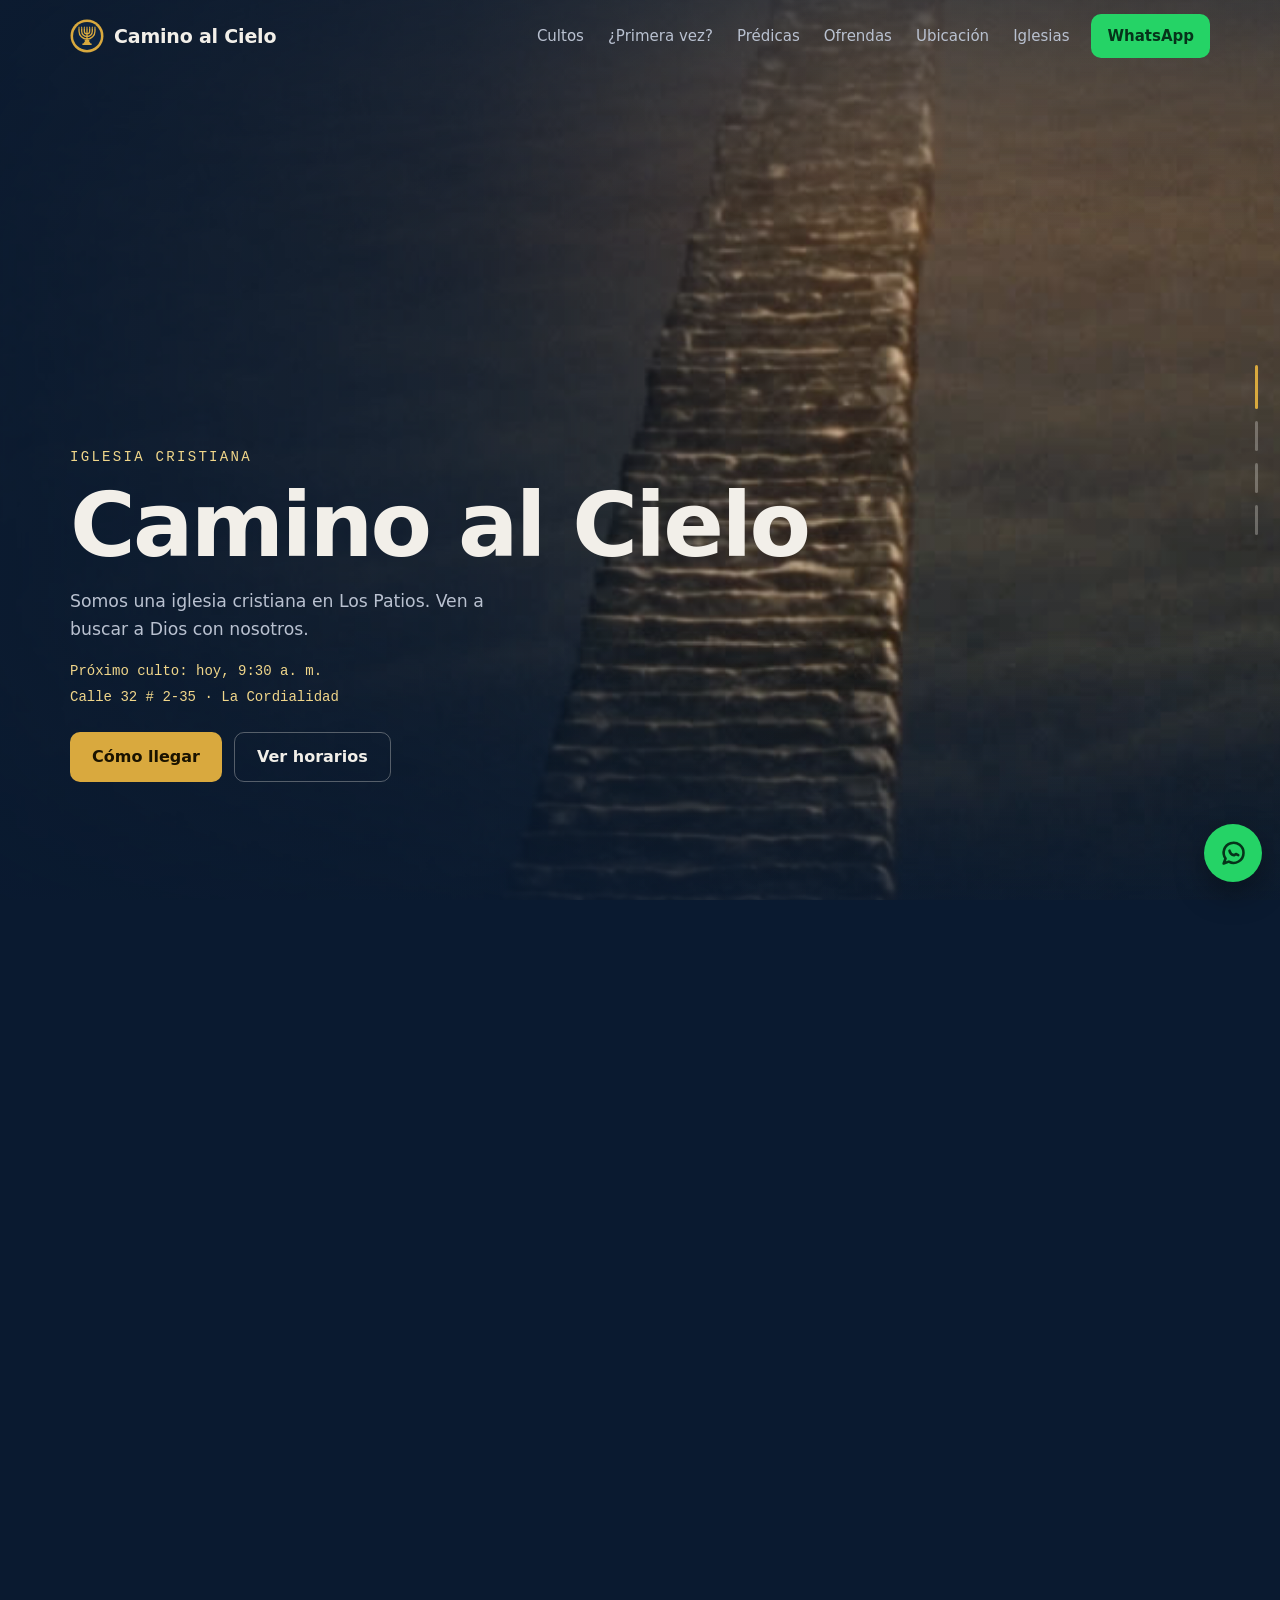
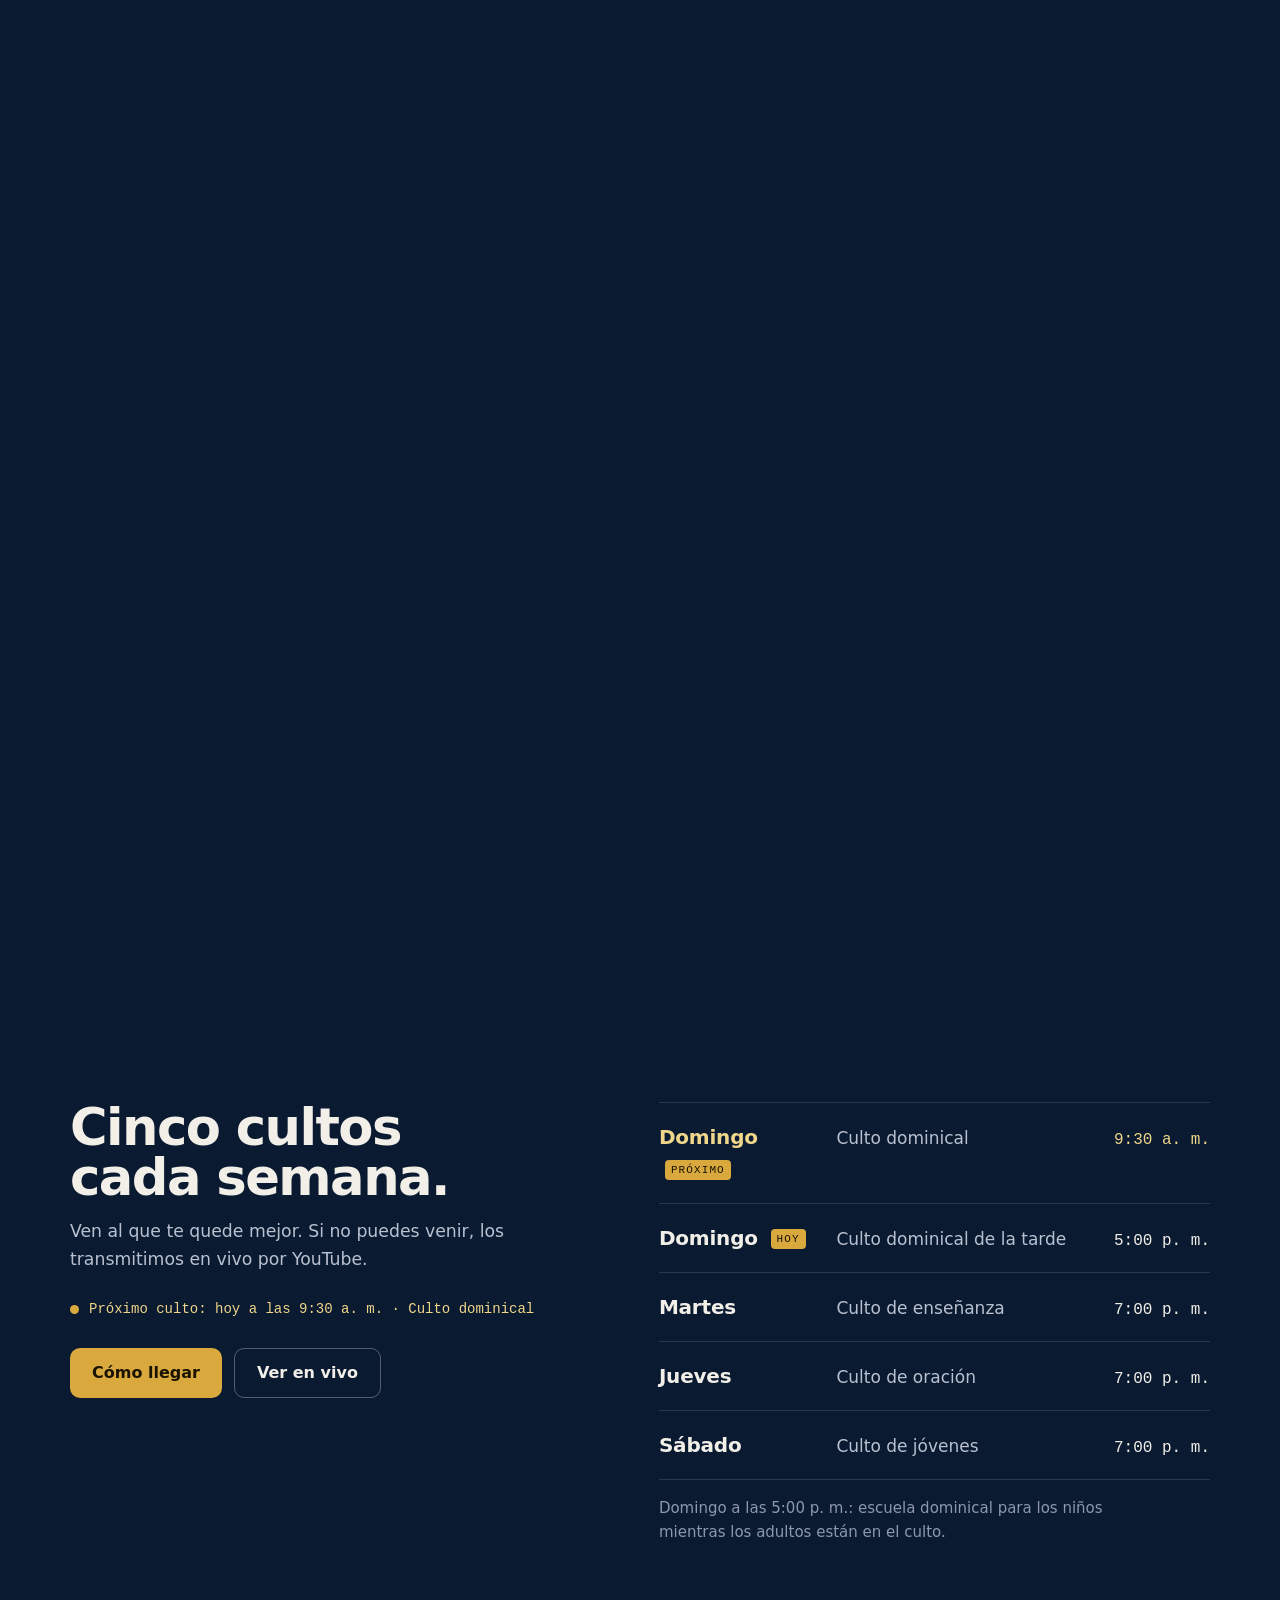
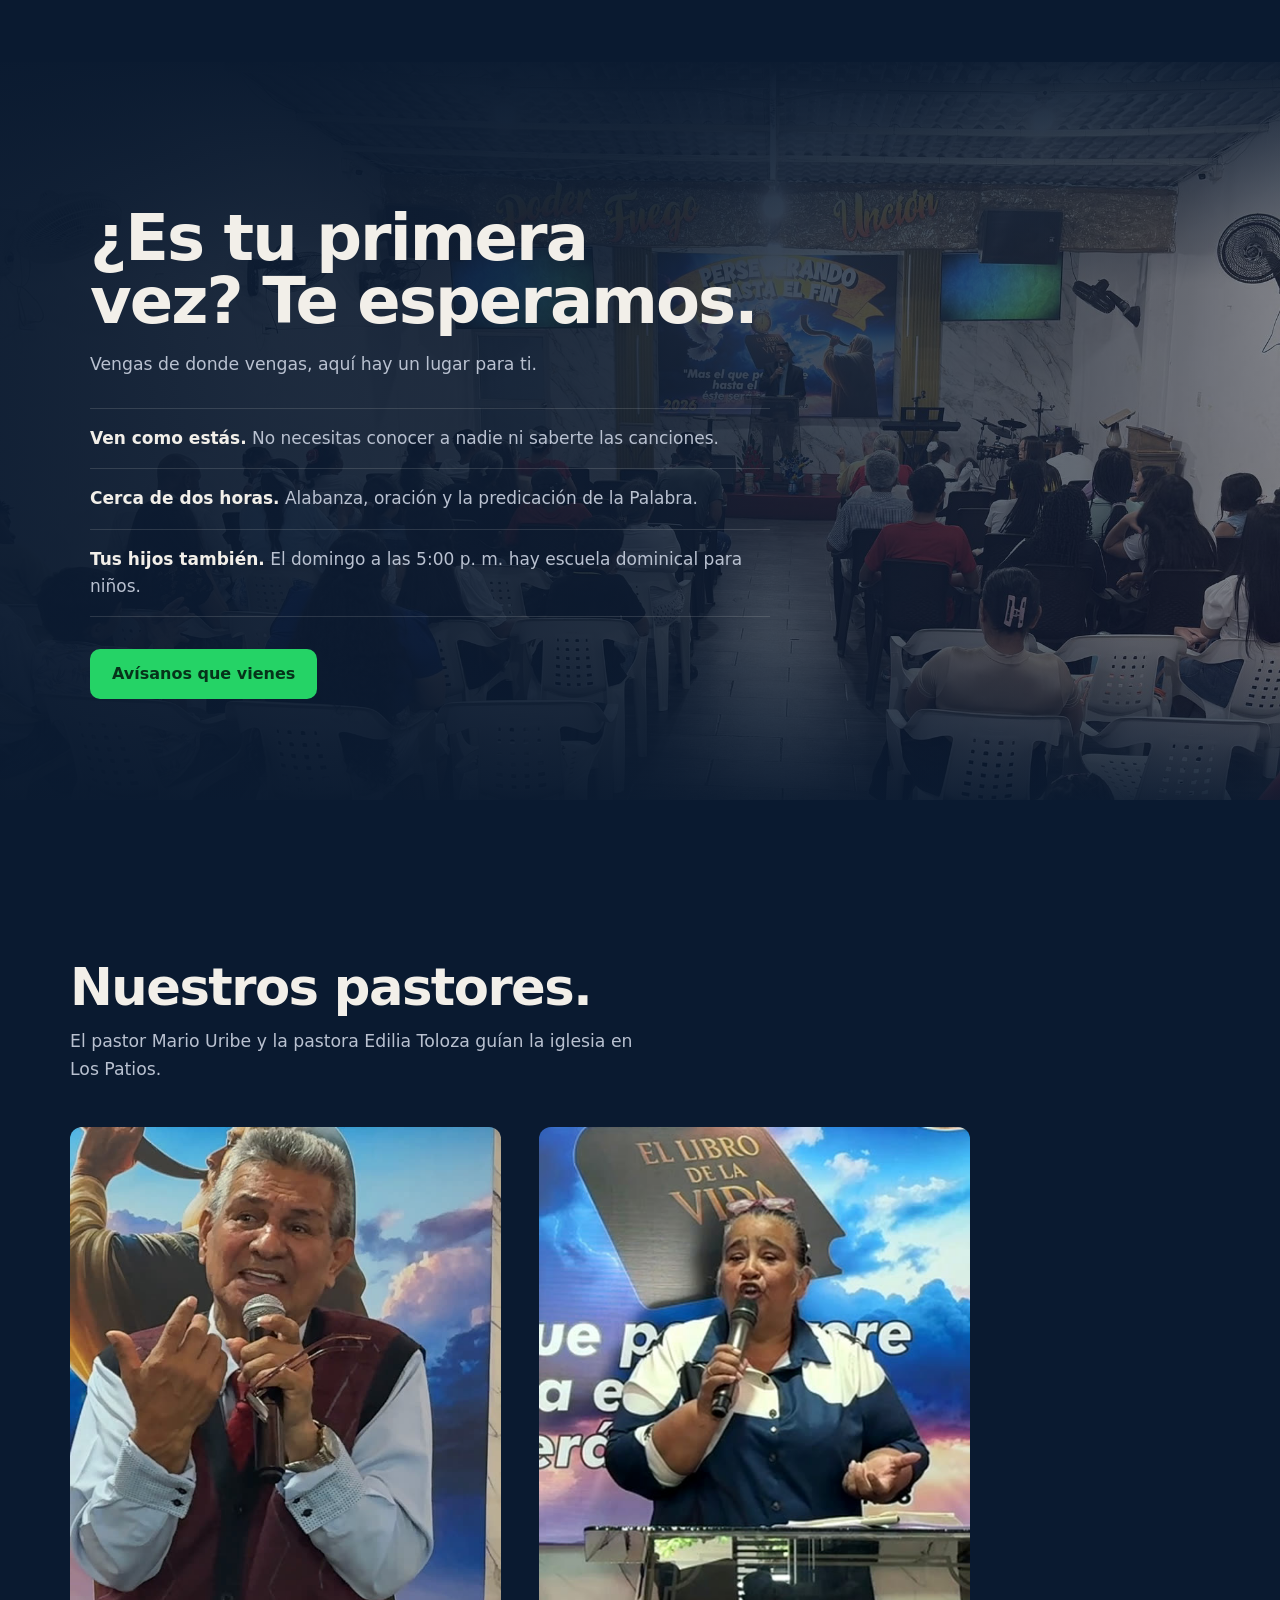
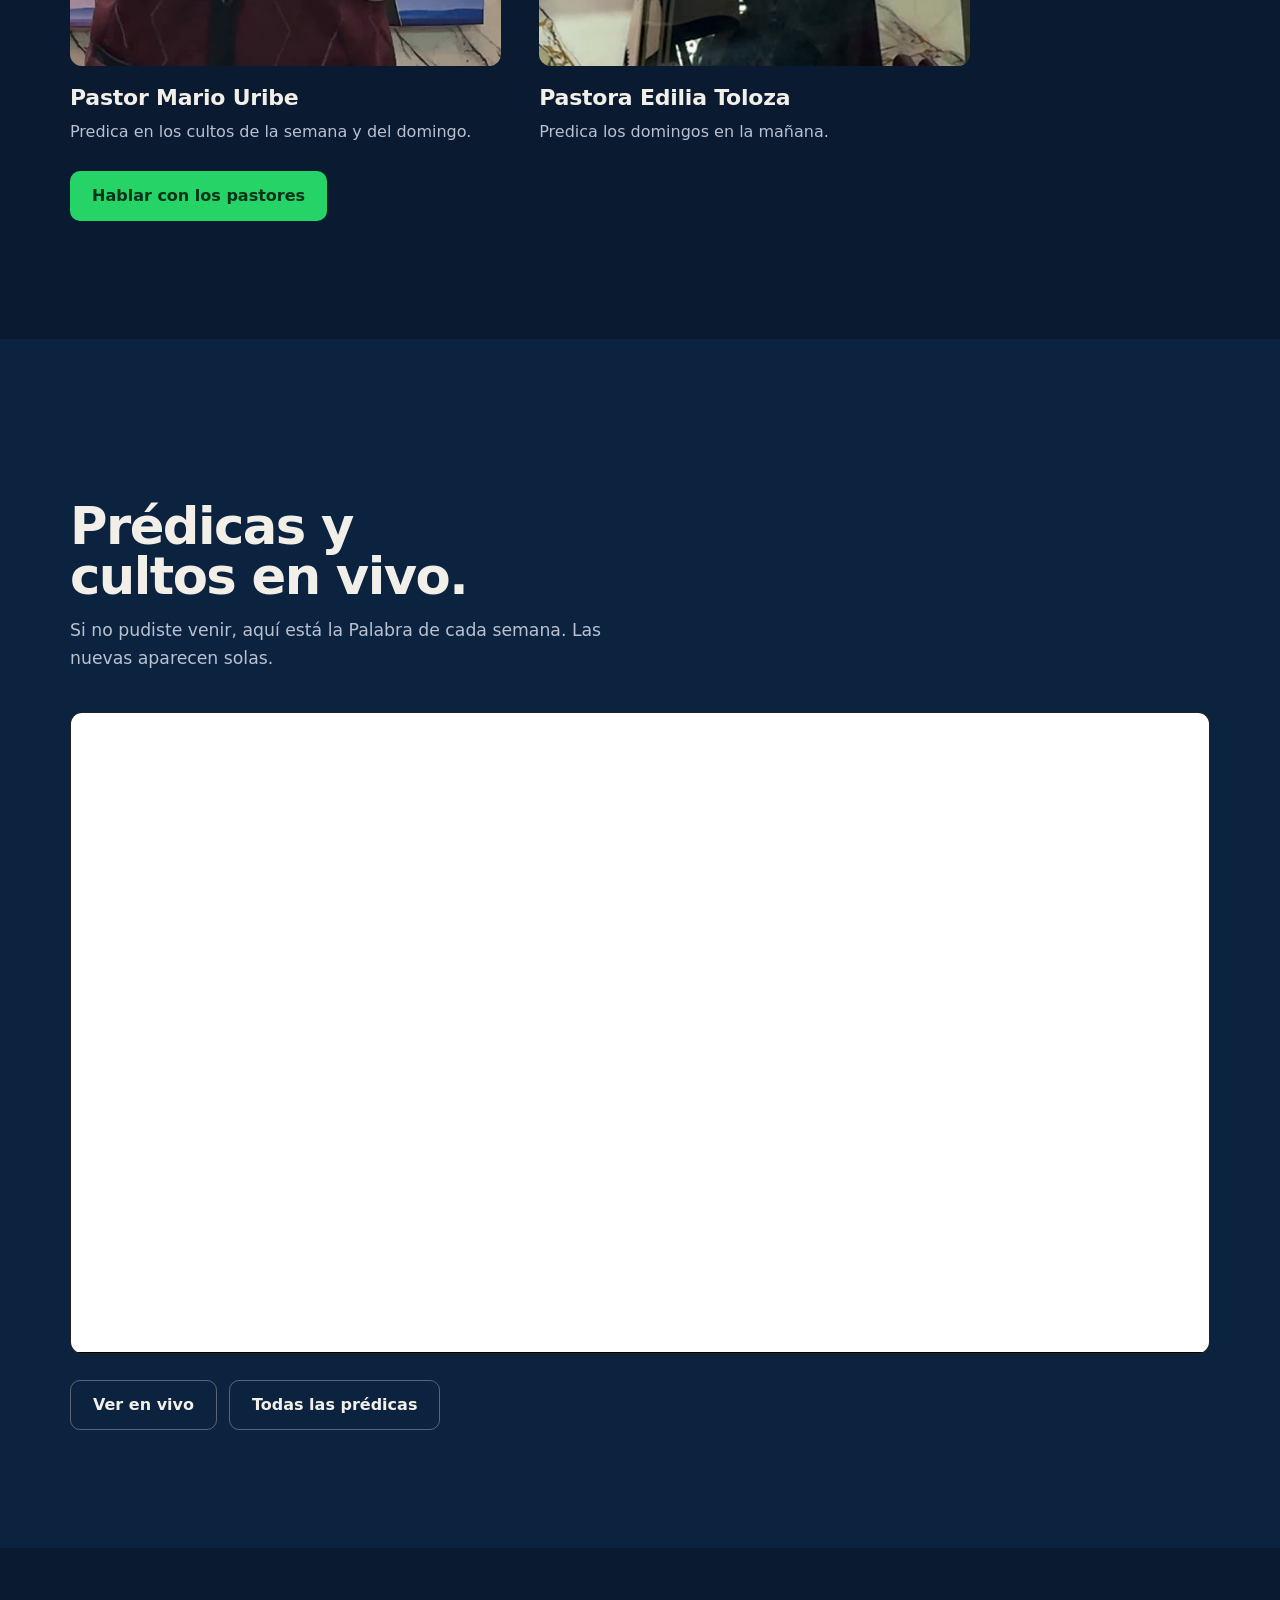
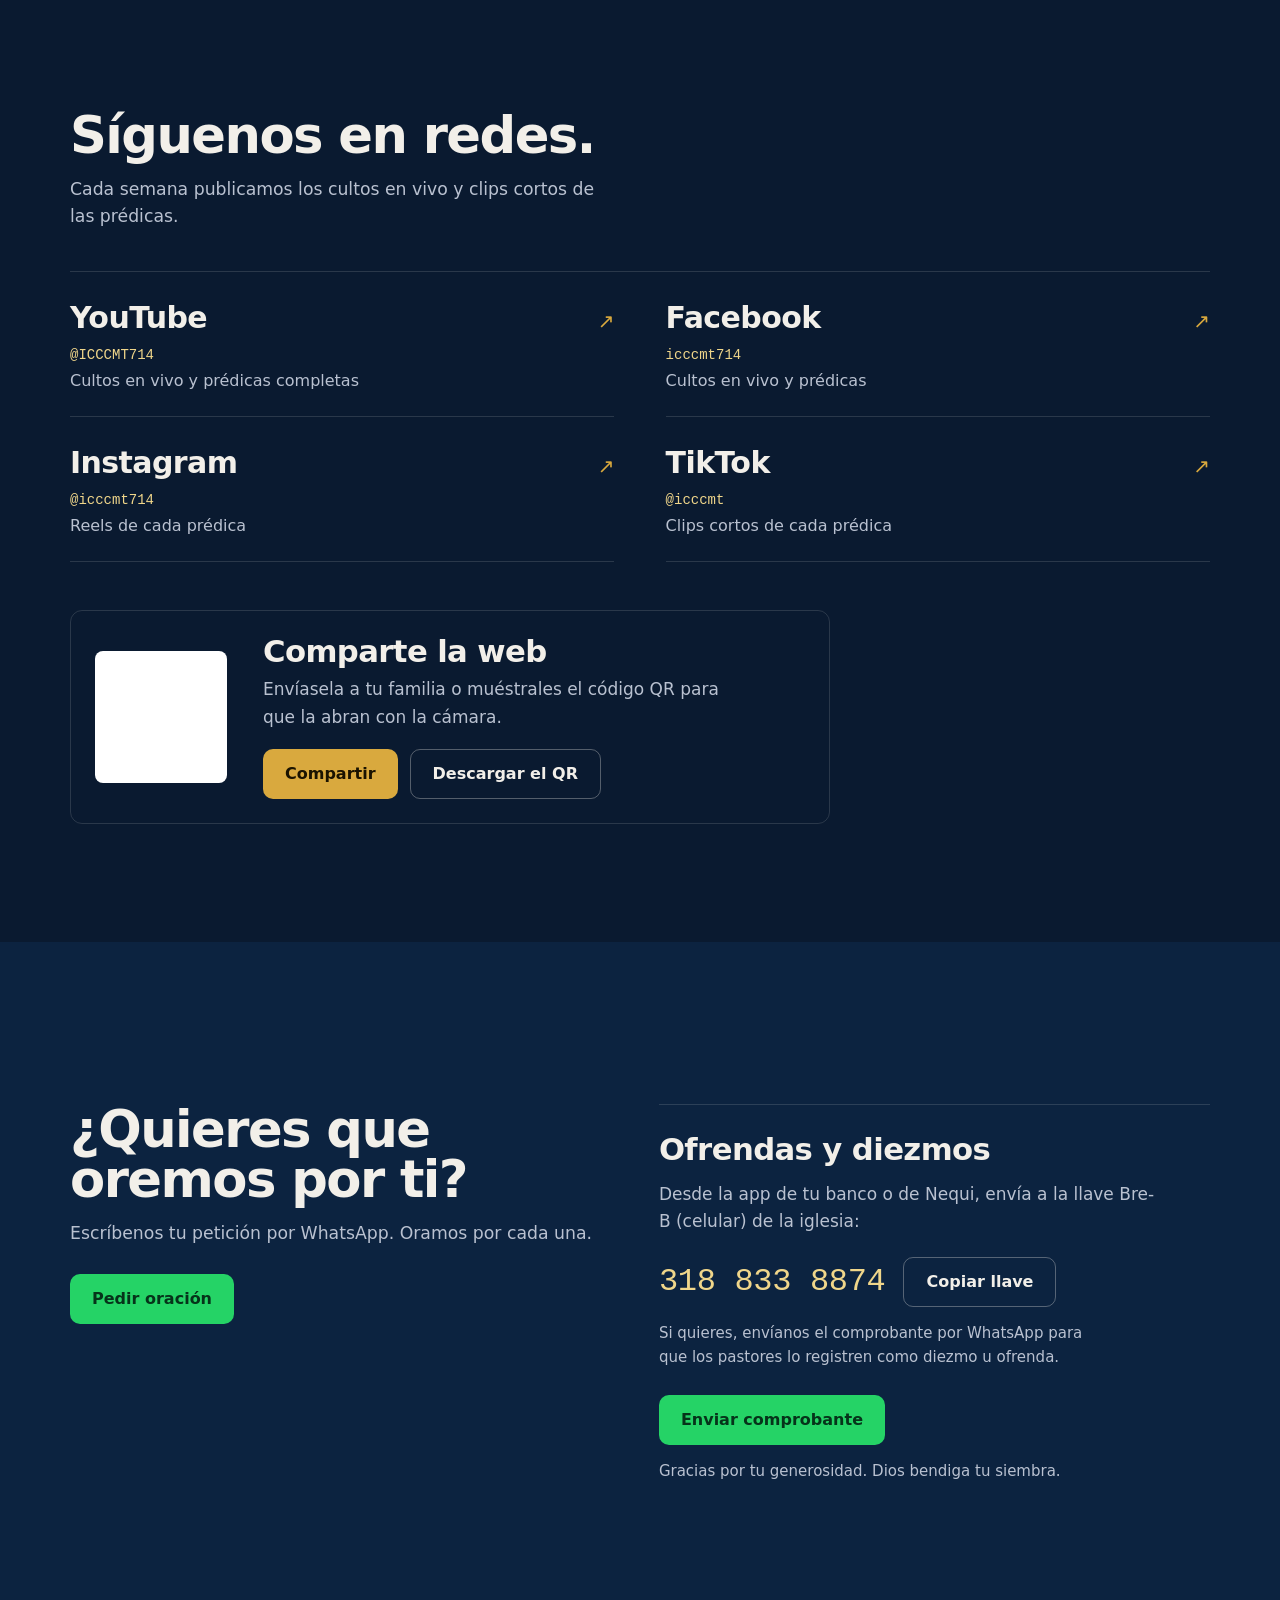
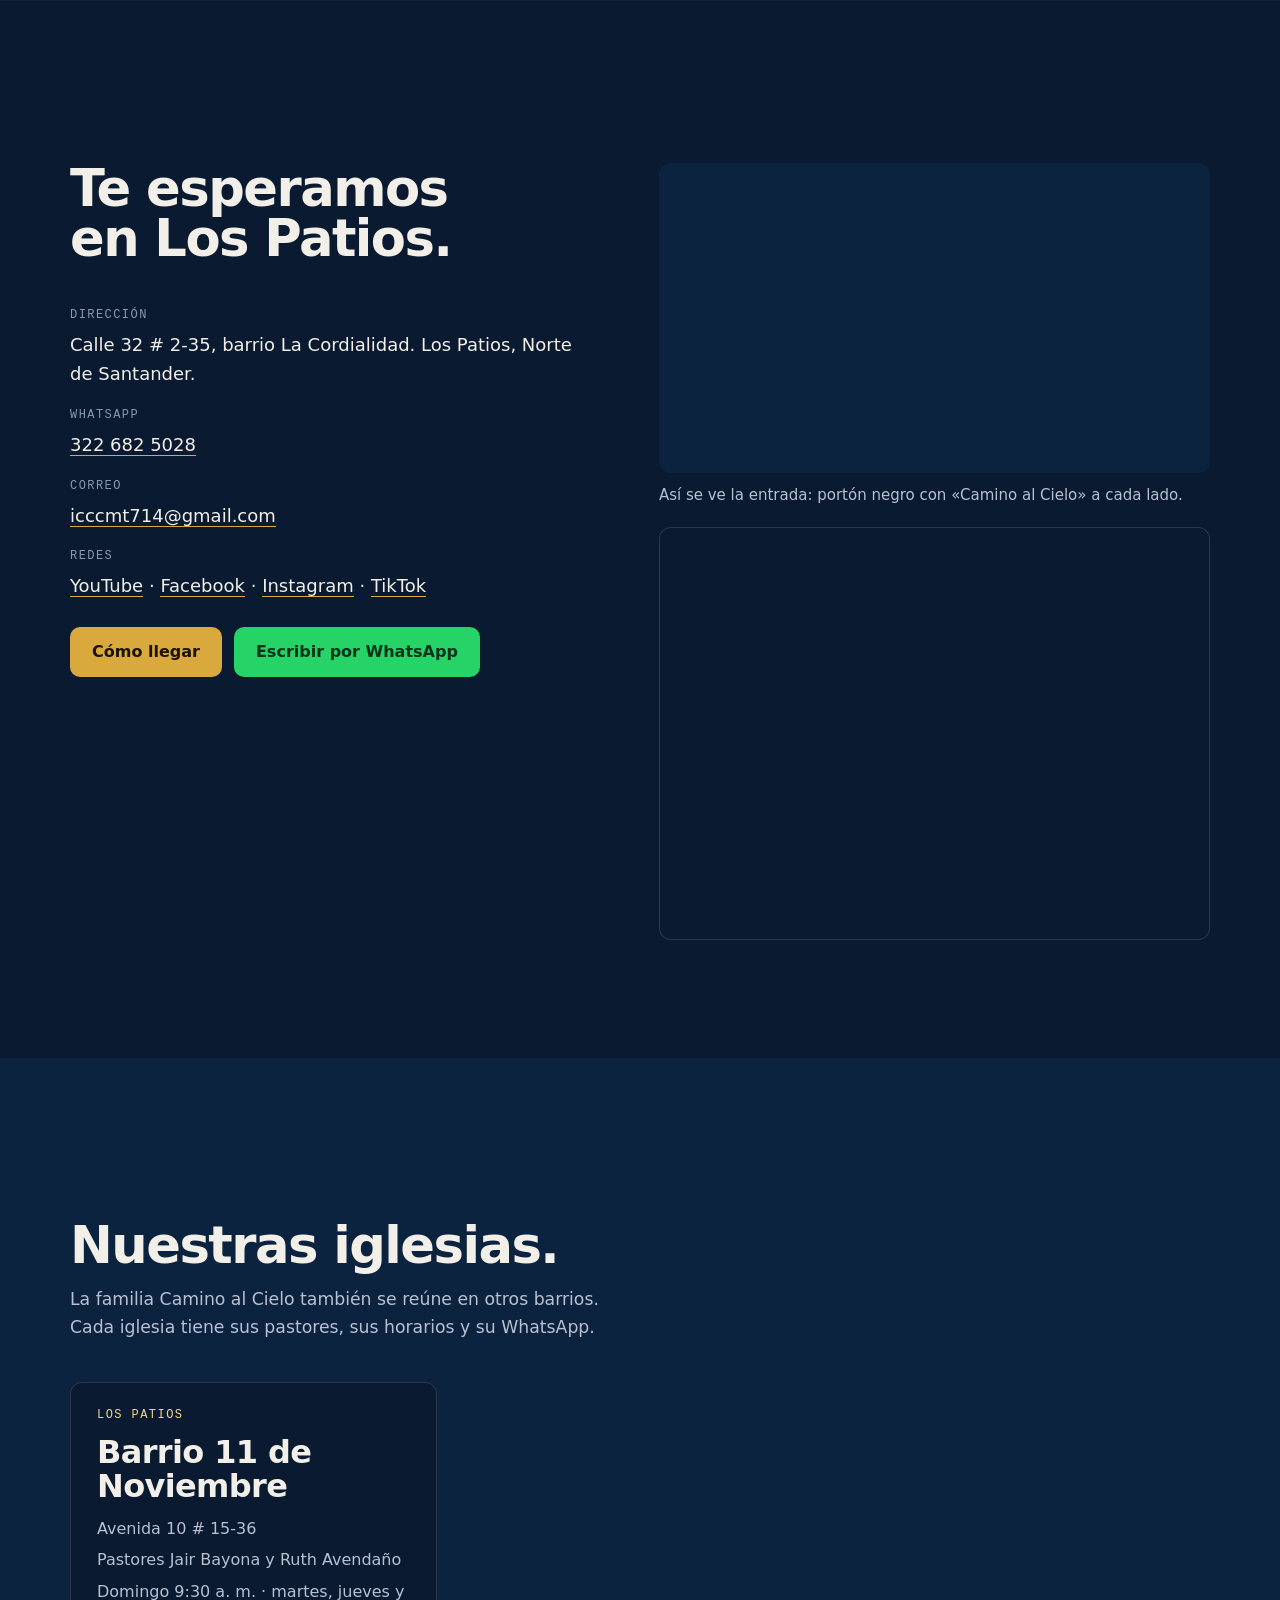
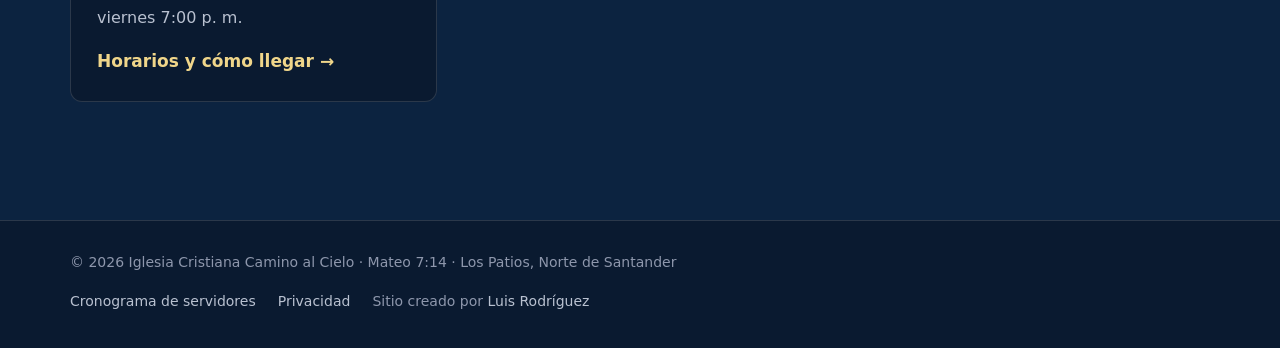
==== commit 8e82c6fc: "Web: botón «Enviar comprobante» junto a la llave de ofrendas y diezmos Co-Authored-By: Claude Fable " ====
--- a/index.html
+++ b/index.html
@@ -205,6 +205,8 @@
         <h3>Ofrendas y diezmos</h3>
         <p>Desde la app de tu banco o de Nequi, envía a la llave Bre-B (celular) de la iglesia:</p>
         <div class="llave"><code id="llave">318 833 8874</code><button type="button" class="btn btn-line" id="copiar">Copiar llave</button></div>
+        <p class="nota">Si quieres, envíanos el comprobante por WhatsApp para que los pastores lo registren como diezmo u ofrenda.</p>
+        <div class="actions"><a class="btn btn-wa" data-wa="comprobante" href="#">Enviar comprobante</a></div>
         <p class="nota">Gracias por tu generosidad. Dios bendiga tu siembra.</p>
       </div>
     </div>
